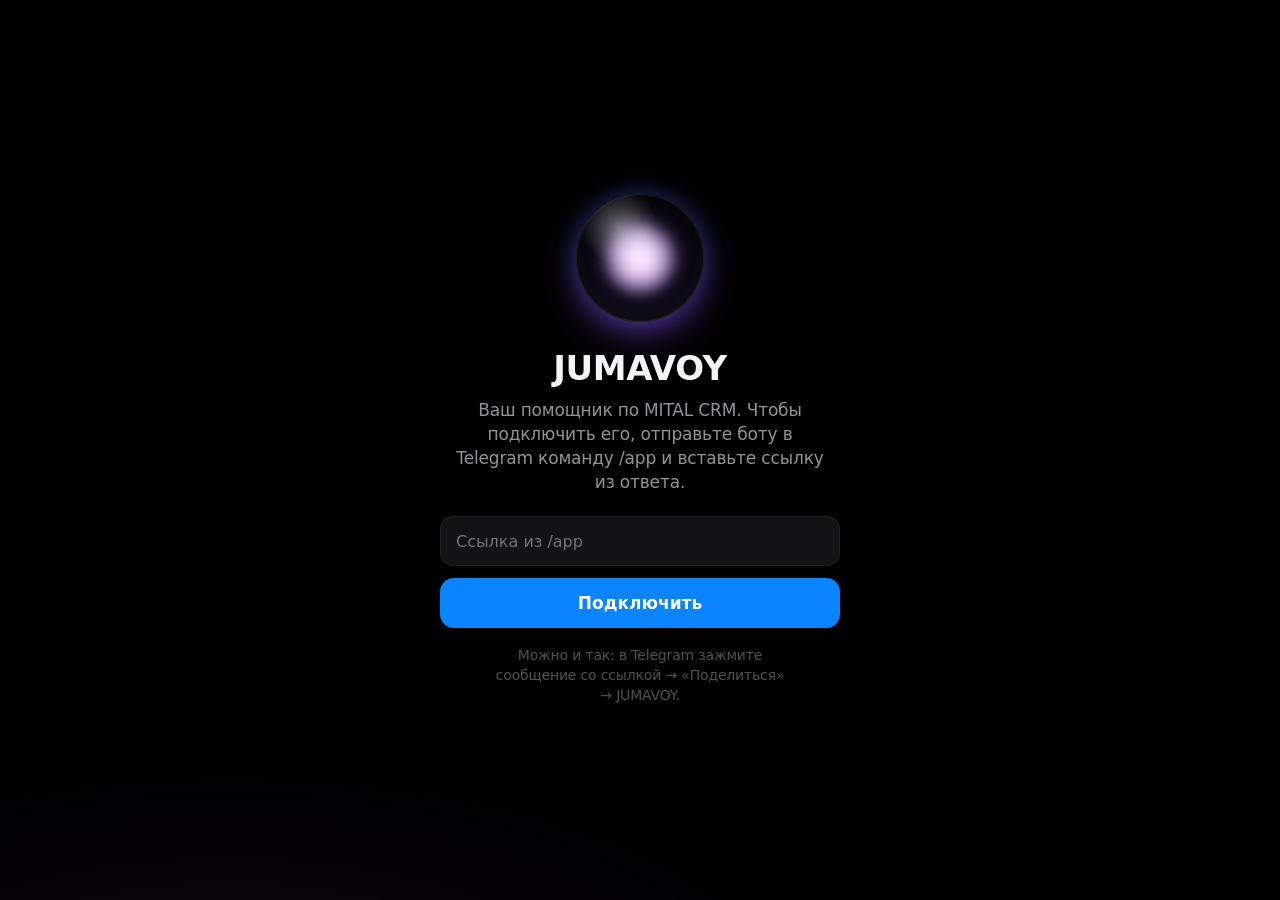
==== jumavoy/index.html @ c1333703 "JUMAVOY audit: no endless «Думаю…», offline queue sent once by the app and the panel, phone commands" ====
<!DOCTYPE html>
<html lang="ru">
<head>
<meta charset="utf-8">
<meta name="viewport" content="width=device-width, initial-scale=1, viewport-fit=cover, interactive-widget=resizes-content">
<meta name="theme-color" content="#000000">
<meta name="color-scheme" content="dark">
<title>JUMAVOY</title>
<link rel="manifest" href="manifest.json">
<link rel="icon" href="icon-192.png">
<link rel="apple-touch-icon" href="icon-192.png">
<style>
  /* JUMAVOY — the look of Apple's Siri: black, glass, the coloured orb and the glow along the screen edges.
     Apple's dark-mode system colours (label / secondaryLabel / fills / separator / systemBlue / systemRed). */
  @property --a { syntax: '<angle>'; inherits: true; initial-value: 0deg; }
  :root {
    --text: #f5f5f7; --text2: rgba(235,235,245,.62); --text3: rgba(235,235,245,.34);
    --fill: rgba(118,118,128,.24); --fill2: rgba(118,118,128,.16); --glass: rgba(28,28,30,.62);
    --sep: rgba(84,84,88,.55); --blue: #0a84ff; --red: #ff453a;
    --c1: #ff6a3d; --c2: #ff2d92; --c3: #a44dff; --c4: #2e8bff; --c5: #3de0ff;
    --siri: conic-gradient(from 0deg, var(--c1), var(--c2), var(--c3), var(--c4), var(--c5), var(--c1));
    --sat: 0px; --sab: 0px; --lvl: 0;   /* --sat/--sab: status / navigation bar heights from the Android app */
    --top: max(env(safe-area-inset-top), var(--sat)); --bot: max(env(safe-area-inset-bottom), var(--sab));
    --screen-r: 34px;
  }
  * { box-sizing: border-box; -webkit-tap-highlight-color: transparent; }
  html, body { margin: 0; height: 100%; background: #000; color: var(--text); }
  body {
    display: flex; flex-direction: column; height: 100dvh; overflow: hidden;
    font: 17px/1.42 "SF Pro Text", -apple-system, "Google Sans Text", "Google Sans", Roboto, system-ui, sans-serif;
    letter-spacing: -.01em; -webkit-font-smoothing: antialiased; -webkit-user-select: none; user-select: none;
  }
  button { font: inherit; color: inherit; cursor: pointer; }
  button:focus-visible, textarea:focus-visible, input:focus-visible { outline: 2px solid var(--blue); outline-offset: 2px; }
  svg { width: 1em; height: 1em; display: block; }
  .hidden { display: none !important; }

  /* the faint colour that sits low behind everything and wakes up when JUMAVOY listens or answers */
  .aura { position: fixed; inset: auto -30% -40% -30%; height: 70%; pointer-events: none; z-index: 0;
    background: radial-gradient(closest-side at 30% 60%, rgba(164,77,255,.22), transparent),
                radial-gradient(closest-side at 70% 70%, rgba(46,139,255,.18), transparent),
                radial-gradient(closest-side at 50% 90%, rgba(255,45,146,.14), transparent);
    opacity: .35; transition: opacity .8s ease; filter: blur(10px); }
  body[data-mode="listen"] .aura, body[data-mode="think"] .aura { opacity: 1; }
  body[data-mode="speak"] .aura { opacity: .7; }

  /* ── the Siri glow along the screen edges ── */
  .edge { position: fixed; inset: 0; pointer-events: none; z-index: 60; opacity: 0; transition: opacity .5s ease; }
  .edge .ring { position: absolute; inset: 0; border-radius: var(--screen-r); overflow: hidden;
    padding: calc(var(--w) + var(--lvl) * var(--wl));
    -webkit-mask: linear-gradient(#000 0 0) content-box, linear-gradient(#000 0 0); -webkit-mask-composite: xor;
    mask: linear-gradient(#000 0 0) content-box exclude, linear-gradient(#000 0 0); transition: padding .12s linear; }
  .edge .spin { position: absolute; left: 50%; top: 50%; width: 220vmax; height: 220vmax; margin: -110vmax 0 0 -110vmax;
    background: var(--siri); animation: rot 5s linear infinite; }
  .edge.sharp { --w: 3px; --wl: 7px; filter: blur(1.5px); }
  .edge.soft { --w: 10px; --wl: 18px; filter: blur(16px); }
  body[data-mode="listen"] .edge { opacity: 1; }
  body[data-mode="think"] .edge { opacity: .85; }
  body[data-mode="think"] .edge .spin { animation-duration: 1.6s; }
  body[data-mode="speak"] .edge { opacity: .55; }
  /* while you speak, your words are what matters: the conversation steps back */
  main, .chips { transition: opacity .35s ease; }
  body[data-mode="listen"] main { opacity: .28; }
  @keyframes rot { to { transform: rotate(1turn); } }

  /* ── the orb ── */
  .orb { --s: 78px; position: relative; flex: none; width: var(--s); height: var(--s); padding: 0; border: 0; border-radius: 50%;
    background: radial-gradient(circle at 50% 55%, #160c2a 0%, #050508 72%); isolation: isolate; overflow: hidden;
    box-shadow: inset 0 0 0 1px rgba(255,255,255,.09), inset 0 -8px 18px rgba(255,255,255,.05), 0 14px 44px -10px rgba(164,77,255,.65), 0 0 32px -6px rgba(46,139,255,.45);
    transform: scale(calc(1 + var(--lvl) * .16)); transition: transform .12s linear, box-shadow .4s; }
  .orb i { position: absolute; width: 64%; height: 64%; left: 18%; top: 18%; border-radius: 50%; mix-blend-mode: screen; filter: blur(7px);
    animation: orbit 9s linear infinite; }
  .orb i:nth-child(1) { background: radial-gradient(circle, var(--c2) 0, transparent 68%); }
  .orb i:nth-child(2) { background: radial-gradient(circle, var(--c4) 0, transparent 68%); animation-duration: 7s; animation-direction: reverse; }
  .orb i:nth-child(3) { background: radial-gradient(circle, var(--c5) 0, transparent 66%); animation-duration: 11s; animation-delay: -4s; }
  .orb i:nth-child(4) { background: radial-gradient(circle, var(--c1) 0, transparent 64%); animation-duration: 8s; animation-delay: -2s; animation-direction: reverse; }
  .orb::after { content: ''; position: absolute; inset: 0; border-radius: 50%; z-index: 2;
    background: radial-gradient(circle at 34% 26%, rgba(255,255,255,.38), transparent 30%), radial-gradient(circle at 50% 50%, transparent 58%, rgba(0,0,0,.45) 100%); }
  @keyframes orbit { from { transform: rotate(0) translateX(17%) scale(1); } 50% { transform: rotate(180deg) translateX(21%) scale(1.12); } to { transform: rotate(360deg) translateX(17%) scale(1); } }
  body[data-mode="listen"] .orb i { animation-duration: 2.6s; }
  body[data-mode="think"] .orb i { animation-duration: 1.1s; }
  body[data-mode="speak"] .orb { animation: breathe 1.3s ease-in-out infinite; }
  body[data-mode="listen"] .orb { box-shadow: inset 0 0 0 1px rgba(255,255,255,.14), 0 0 calc(30px + var(--lvl) * 50px) rgba(255,45,146,.55), 0 0 60px -10px rgba(61,224,255,.6); }
  @keyframes breathe { 50% { transform: scale(1.07); } }
  .orb.big { --s: 128px; pointer-events: none; }

  /* ── header ── */
  header { position: relative; z-index: 5; display: flex; align-items: center; gap: 10px; padding: calc(var(--top) + 10px) 16px 6px; }
  header .title { flex: 1; min-width: 0; }
  header .name { display: block; font: 600 17px/1.2 "SF Pro Display", -apple-system, "Google Sans", Roboto, system-ui, sans-serif; letter-spacing: .02em; }
  header .state { display: block; font-size: 13px; color: var(--text2); transition: color .3s; }
  body[data-mode="listen"] header .state, body[data-mode="think"] header .state { color: transparent; background: linear-gradient(90deg, var(--c2), var(--c3), var(--c4), var(--c5)); -webkit-background-clip: text; background-clip: text; }
  .round { width: 38px; height: 38px; border-radius: 50%; border: 0; background: var(--fill); display: grid; place-items: center; font-size: 19px; color: var(--text); flex: none; }
  .round:active { background: rgba(118,118,128,.4); }
  .round.off { color: var(--text3); }

  /* ── the menu (iOS context-menu look) ── */
  .menu { position: fixed; z-index: 30; right: 14px; top: calc(var(--top) + 58px); width: min(300px, calc(100vw - 28px));
    background: rgba(40,40,44,.78); -webkit-backdrop-filter: blur(30px) saturate(170%); backdrop-filter: blur(30px) saturate(170%);
    border-radius: 14px; overflow: hidden; box-shadow: 0 20px 60px rgba(0,0,0,.6); transform-origin: top right; animation: pop .22s cubic-bezier(.2,.9,.3,1.2); }
  @keyframes pop { from { opacity: 0; transform: scale(.85); } }
  .menu .item { display: flex; align-items: center; gap: 12px; width: 100%; min-height: 48px; padding: 11px 16px; background: none; border: 0; border-top: .5px solid var(--sep); text-align: left; font-size: 16px; }
  .menu .item:first-child { border-top: 0; }
  .menu .item span { flex: 1; }
  .menu .item svg { font-size: 19px; color: var(--text2); }
  .menu .item:active { background: rgba(255,255,255,.08); }
  .menu .danger, .menu .danger svg { color: var(--red); }
  .switch { position: relative; width: 51px; height: 31px; border-radius: 16px; background: rgba(120,120,128,.32); transition: background .2s; flex: none; }
  .switch::after { content: ''; position: absolute; top: 2px; left: 2px; width: 27px; height: 27px; border-radius: 50%; background: #fff; box-shadow: 0 3px 8px rgba(0,0,0,.25); transition: transform .22s cubic-bezier(.3,.9,.4,1.1); }
  .switch.on { background: #30d158; }
  .switch.on::after { transform: translateX(20px); }

  /* ── conversation ── */
  main { position: relative; z-index: 2; flex: 1; overflow-y: auto; padding: 18px 16px 12px; display: flex; flex-direction: column; gap: 14px;
    -webkit-mask: linear-gradient(transparent, #000 22px, #000 calc(100% - 16px), transparent); mask: linear-gradient(transparent, #000 22px, #000 calc(100% - 16px), transparent);
    overscroll-behavior: contain; -webkit-user-select: text; user-select: text; }
  .hello { margin: auto 0 8px; padding: 0 2px; }
  .hello h1 { margin: 0 0 8px; font: 700 34px/1.08 "SF Pro Display", -apple-system, "Google Sans", Roboto, system-ui, sans-serif; letter-spacing: -.025em; }
  .hello p { margin: 0; max-width: 32ch; color: var(--text2); font-size: 17px; }
  .me { align-self: flex-end; max-width: 86%; text-align: right; font: 600 19px/1.3 "SF Pro Display", -apple-system, "Google Sans", Roboto, system-ui, sans-serif; letter-spacing: -.015em; white-space: pre-wrap; word-wrap: break-word; }
  .me .via { display: inline-block; width: .8em; height: .8em; margin-right: 6px; vertical-align: -.05em; border-radius: 50%; background: var(--siri); }
  .bot { align-self: stretch; padding: 14px 16px 12px; border-radius: 22px; background: var(--glass);
    -webkit-backdrop-filter: blur(24px) saturate(160%); backdrop-filter: blur(24px) saturate(160%);
    box-shadow: inset 0 0 0 .5px rgba(255,255,255,.12); white-space: pre-wrap; word-wrap: break-word; }
  .bot b { font-weight: 650; }
  .bot a { color: #64d2ff; text-decoration: none; word-break: break-all; }
  .bot .tools { display: flex; align-items: center; gap: 10px; margin-top: 10px; white-space: normal; }
  .pill { display: inline-flex; align-items: center; gap: 6px; height: 30px; padding: 0 12px; border-radius: 15px; border: 0; background: var(--fill); font-size: 14px; color: var(--text); }
  .pill svg { font-size: 14px; }
  .pill:active { background: rgba(118,118,128,.4); }
  .ms { font-size: 12px; color: var(--text3); font-variant-numeric: tabular-nums; }
  .new { animation: rise .42s cubic-bezier(.2,.8,.2,1); }
  @keyframes rise { from { opacity: 0; transform: translateY(10px) scale(.98); } }
  .note { align-self: center; max-width: 92%; text-align: center; font-size: 14px; color: var(--text2); }
  .err { align-self: stretch; padding: 12px 14px; border-radius: 16px; background: rgba(255,69,58,.14); color: #ff8a80; font-size: 15px; }
  .thinking { align-self: flex-start; padding: 12px 16px; border-radius: 22px; background: var(--glass); box-shadow: inset 0 0 0 .5px rgba(255,255,255,.12);
    font-weight: 600; color: transparent; background-image: linear-gradient(100deg, var(--text3) 20%, #fff 40%, var(--c5) 50%, var(--c2) 60%, var(--text3) 80%);
    background-size: 250% 100%; -webkit-background-clip: text; background-clip: text; animation: shine 1.6s linear infinite; }
  @keyframes shine { from { background-position: 130% 0; } to { background-position: -30% 0; } }

  /* ── bottom: what you are saying, quick questions, the text field, the orb ── */
  footer { position: relative; z-index: 3; padding: 4px 0 calc(var(--bot) + 10px); }
  .live { min-height: 0; max-height: 30vh; overflow: hidden; padding: 0 20px; font: 600 24px/1.25 "SF Pro Display", -apple-system, "Google Sans", Roboto, system-ui, sans-serif; letter-spacing: -.02em; display: flex; flex-direction: column; justify-content: flex-end; }
  .live:empty { display: none; }
  .live { color: transparent; background: linear-gradient(90deg, #fff 0%, #fff 55%, rgba(255,255,255,.5) 100%); -webkit-background-clip: text; background-clip: text; margin-bottom: 10px; }
  .chips { display: flex; gap: 8px; overflow-x: auto; padding: 4px 16px 10px; scrollbar-width: none; }
  .chips::-webkit-scrollbar { display: none; }
  .chips button { flex: none; height: 34px; padding: 0 14px; border-radius: 17px; border: 0; background: var(--fill2); box-shadow: inset 0 0 0 .5px rgba(255,255,255,.1); font-size: 15px; color: var(--text); }
  .chips button:active { background: var(--fill); }
  body[data-mode="listen"] .chips { visibility: hidden; }
  .field { display: flex; align-items: flex-end; gap: 6px; margin: 0 16px; padding: 4px 4px 4px 4px; min-height: 46px; border-radius: 23px;
    background: var(--fill2); box-shadow: inset 0 0 0 .5px rgba(255,255,255,.12); transition: box-shadow .2s; }
  .field:focus-within { box-shadow: inset 0 0 0 1px rgba(255,255,255,.26); }
  textarea { flex: 1; resize: none; max-height: 132px; min-height: 38px; padding: 8px 0; border: 0; outline: none; background: none; color: var(--text); font: inherit; line-height: 1.3; -webkit-user-select: text; user-select: text; }
  textarea::placeholder { color: var(--text3); }
  .send { width: 38px; height: 38px; flex: none; border-radius: 50%; border: 0; display: grid; place-items: center; font-size: 20px; background: var(--blue); color: #fff; transition: transform .18s, opacity .18s; }
  .send.idle { background: none; color: var(--text2); }
  .dock { display: grid; grid-template-columns: 1fr auto 1fr; align-items: center; padding: 16px 24px 4px; }
  .lang { justify-self: start; height: 34px; min-width: 50px; padding: 0 12px; border-radius: 17px; border: 0; background: var(--fill2); box-shadow: inset 0 0 0 .5px rgba(255,255,255,.1); font-size: 14px; font-weight: 600; letter-spacing: .04em; color: var(--text2); }
  .hint { min-height: 20px; margin-top: 8px; padding: 0 24px; text-align: center; font-size: 13px; color: var(--text3); }
  body.typing .dock, body.typing .hint { display: none; }

  /* ── first screen: connecting the app ── */
  .setup { position: relative; z-index: 2; flex: 1; overflow-y: auto; display: flex; flex-direction: column; align-items: center; justify-content: center;
    padding: calc(var(--top) + 24px) 28px calc(var(--bot) + 24px); text-align: center; }
  .setup .orb { margin-bottom: 28px; }
  .setup h1 { margin: 0 0 10px; font: 700 34px/1.1 "SF Pro Display", -apple-system, "Google Sans", Roboto, system-ui, sans-serif; letter-spacing: -.01em; }
  .setup p { margin: 0 0 22px; max-width: 34ch; color: var(--text2); }
  .setup input { width: 100%; max-width: 400px; height: 50px; padding: 0 16px; border-radius: 14px; border: 0; background: var(--fill2); box-shadow: inset 0 0 0 .5px rgba(255,255,255,.12); color: var(--text); font: inherit; font-size: 16px; -webkit-user-select: text; user-select: text; }
  .setup .primary { width: 100%; max-width: 400px; height: 50px; margin-top: 12px; border-radius: 14px; border: 0; background: var(--blue); color: #fff; font-weight: 600; }
  .setup .primary:active { opacity: .8; }
  .setup .small { margin: 18px 0 0; font-size: 14px; color: var(--text3); }
  .setup .err { max-width: 400px; margin-top: 14px; }
  .setup .err:empty { display: none; }

  /* JUMAVOY is no longer the phone's assistant (Google switched it back to Gemini) */
  .warn { position: relative; z-index: 4; display: flex; align-items: center; gap: 12px; margin: 6px 16px 0; padding: 12px 12px 12px 14px; border-radius: 18px;
    background: var(--glass); -webkit-backdrop-filter: blur(24px); backdrop-filter: blur(24px); box-shadow: inset 0 0 0 .5px rgba(255,255,255,.12); font-size: 14px; line-height: 1.3; color: var(--text2); }
  .warn .dot { flex: none; width: 10px; height: 10px; border-radius: 50%; background: var(--siri); }
  .warn span { flex: 1; }
  .warn button { flex: none; height: 32px; padding: 0 14px; border-radius: 16px; border: 0; background: var(--blue); color: #fff; font-size: 14px; font-weight: 600; }
  .warn button.x { width: 32px; padding: 0; background: var(--fill); color: var(--text2); font-weight: 400; }


  /* no internet / questions waiting to be sent */
  .net { position: relative; z-index: 4; align-self: center; display: flex; align-items: center; gap: 8px; margin: 2px auto 0; padding: 6px 14px; border-radius: 16px;
    background: rgba(255,159,10,.14); color: #ffb340; font-size: 13px; max-width: calc(100% - 32px); }
  .net::before { content: ''; flex: none; width: 7px; height: 7px; border-radius: 50%; background: #ff9f0a; }
  .me.pending { opacity: .62; }
  .me .pend { margin-top: 4px; font: 400 12px/1.3 -apple-system, "Google Sans Text", Roboto, system-ui, sans-serif; color: #ffb340; letter-spacing: 0; }
  .bot .re { margin-bottom: 6px; font-size: 13px; color: var(--text3); white-space: nowrap; overflow: hidden; text-overflow: ellipsis; }
  textarea:focus-visible { outline: none; }

  /* sheets: «Память», «Проверка» (iOS sheet look) */
  .sheet { position: fixed; inset: 0; z-index: 70; display: flex; align-items: flex-end; background: rgba(0,0,0,.5); animation: fade .25s ease; }
  @keyframes fade { from { opacity: 0; } }
  .sheet-card { width: 100%; height: calc(100% - var(--top) - 18px); display: flex; flex-direction: column; border-radius: 14px 14px 0 0; background: #1c1c1e;
    animation: up .38s cubic-bezier(.2,.9,.25,1); overflow: hidden; }
  @keyframes up { from { transform: translateY(100%); } }
  .grab { width: 36px; height: 5px; margin: 6px auto 0; border-radius: 3px; background: rgba(235,235,245,.3); flex: none; }
  .sheet-head { display: flex; align-items: center; padding: 10px 16px 6px; flex: none; }
  .sheet-head h2 { flex: 1; margin: 0; font: 700 28px/1.2 "SF Pro Display", -apple-system, "Google Sans", Roboto, system-ui, sans-serif; letter-spacing: -.01em; }
  .sheet-body { flex: 1; overflow-y: auto; padding: 4px 16px calc(var(--bot) + 24px); -webkit-user-select: text; user-select: text; }
  .sheet-body > p { margin: 4px 0 18px; color: var(--text2); font-size: 15px; }
  .group-title { margin: 22px 4px 8px; font-size: 13px; color: var(--text2); }
  .group { border-radius: 12px; background: #2c2c2e; overflow: hidden; }
  .row { display: flex; align-items: center; gap: 12px; min-height: 48px; padding: 11px 14px; border-top: .5px solid var(--sep); font-size: 16px; }
  .row:first-child { border-top: 0; }
  .row .main { flex: 1; min-width: 0; }
  .row .sub { margin-top: 2px; font-size: 13px; color: var(--text2); }
  .row .val { flex: 0 1 auto; max-width: 62%; color: var(--text2); text-align: right; font-size: 15px; }
  .row .ok { color: #30d158; } .row .bad { color: #ff9f0a; } .row .no { color: var(--red); }
  .row .del { flex: none; width: 30px; height: 30px; border-radius: 50%; border: 0; background: rgba(255,69,58,.16); color: var(--red); display: grid; place-items: center; font-size: 18px; }
  .row .del.arm { width: auto; padding: 0 12px; border-radius: 15px; background: var(--red); color: #fff; font-size: 14px; font-weight: 600; }
  .sheet-btn { display: block; width: 100%; height: 48px; margin-top: 12px; border: 0; border-radius: 12px; background: #2c2c2e; color: var(--blue); font-size: 16px; }
  .empty { padding: 28px 8px; text-align: center; color: var(--text2); }


  /* small sheets: editors */
  .sheet.small .sheet-card { height: auto; max-height: calc(100% - var(--top) - 40px); }
  .sheet-head .round + .round { margin-left: 8px; }
  .seg { display: flex; gap: 2px; padding: 2px; margin: 2px 0 14px; border-radius: 9px; background: rgba(118,118,128,.24); }
  .seg button { flex: 1; height: 30px; border: 0; border-radius: 7px; background: none; color: var(--text); font-size: 14px; font-weight: 500; }
  .seg button.on { background: #636366; box-shadow: 0 3px 8px rgba(0,0,0,.25); }
  .search { width: 100%; height: 36px; margin: 0 0 12px; padding: 0 12px; border: 0; border-radius: 10px; background: rgba(118,118,128,.24); color: var(--text); font: inherit; font-size: 16px; }
  .search::placeholder { color: var(--text3); }
  .tabs { display: flex; gap: 8px; overflow-x: auto; margin: 0 -16px 4px; padding: 0 16px 4px; scrollbar-width: none; }
  .tabs::-webkit-scrollbar { display: none; }
  .tabs button, .choice button { flex: none; height: 32px; padding: 0 13px; border-radius: 16px; border: 0; background: rgba(118,118,128,.24); color: var(--text); font-size: 14px; }
  .tabs button.on, .choice button.on { background: var(--text); color: #000; font-weight: 600; }
  .choice { display: flex; flex-wrap: wrap; gap: 8px; margin: 0 0 6px; }
  .flabel { margin: 16px 2px 8px; font-size: 13px; color: var(--text2); }
  .tinput { width: 100%; min-height: 84px; padding: 12px 14px; border: 0; border-radius: 12px; background: #2c2c2e; color: var(--text); font: inherit; resize: none; -webkit-user-select: text; user-select: text; }
  .dinput { height: 40px; padding: 0 12px; border: 0; border-radius: 10px; background: #2c2c2e; color: var(--text); font: inherit; color-scheme: dark; }
  .btn-row { display: flex; gap: 10px; margin-top: 20px; }
  .btn-row button { flex: 1; height: 50px; border: 0; border-radius: 14px; font-size: 16px; font-weight: 600; }
  .btn-main { background: var(--blue); color: #fff; }
  .btn-del { background: rgba(255,69,58,.16); color: var(--red); }
  .btn-del.arm { background: var(--red); color: #fff; }

  /* the kanban board: columns side by side, one screen wide each */
  .board { display: flex; gap: 12px; overflow-x: auto; scroll-snap-type: x mandatory; margin: 0 -16px; padding: 0 16px 8px; scrollbar-width: none; align-items: flex-start; }
  .board::-webkit-scrollbar { display: none; }
  .col { flex: none; width: 84%; max-width: 380px; scroll-snap-align: center; border-radius: 18px; background: #232325; padding: 12px 10px 10px; }
  .col-head { display: flex; align-items: center; gap: 8px; padding: 0 6px 10px; font-weight: 600; font-size: 16px; }
  .col-head i { width: 9px; height: 9px; border-radius: 50%; }
  .col-head span { margin-left: auto; font-weight: 400; color: var(--text2); font-size: 14px; }
  .mon { margin: 8px 6px 6px; font-size: 13px; color: var(--text2); }
  .card { display: block; width: 100%; text-align: left; margin-bottom: 8px; padding: 12px 13px; border: 0; border-radius: 14px; background: #2c2c2e; color: var(--text); font-size: 15px; line-height: 1.35; box-shadow: inset 0 0 0 .5px rgba(255,255,255,.07); }
  .card:active { transform: scale(.98); }
  .card .meta { display: flex; flex-wrap: wrap; gap: 4px 10px; margin-top: 6px; font-size: 12px; color: var(--text2); }
  .card .late { color: var(--red); }
  .card .bar2 { height: 4px; margin-top: 8px; border-radius: 2px; background: rgba(255,255,255,.1); overflow: hidden; }
  .card .bar2 i { display: block; height: 100%; background: linear-gradient(90deg, var(--c3), var(--c4)); }
  .card.local { opacity: .6; }
  .add-card { width: 100%; height: 40px; border: 1px dashed rgba(235,235,245,.22); border-radius: 12px; background: none; color: var(--text2); font-size: 14px; }
  .col .none { padding: 10px 6px 14px; color: var(--text3); font-size: 14px; }

  /* «Итоги» */
  .hero { display: flex; align-items: center; gap: 18px; padding: 16px; border-radius: 18px; background: #2c2c2e; }
  .hero svg { width: 108px; height: 108px; flex: none; }
  .hero .big { font: 700 30px/1.1 "SF Pro Display", -apple-system, "Google Sans", Roboto, system-ui, sans-serif; }
  .hero .lbl { margin-top: 4px; color: var(--text2); font-size: 14px; }
  .hero .streak { margin-top: 10px; font-size: 15px; }
  .tiles { display: grid; grid-template-columns: 1fr 1fr; gap: 10px; margin-top: 10px; }
  .tile { padding: 14px; border-radius: 16px; background: #2c2c2e; }
  .tile .num { font: 700 26px/1.1 "SF Pro Display", -apple-system, "Google Sans", Roboto, system-ui, sans-serif; font-variant-numeric: tabular-nums; }
  .tile .lbl { margin-top: 4px; color: var(--text2); font-size: 13px; }
  .tile.red .num { color: #ff6961; }
  .panel { margin-top: 10px; padding: 14px 14px 12px; border-radius: 16px; background: #2c2c2e; }
  .panel h3 { margin: 0 0 12px; font-size: 15px; font-weight: 600; }
  .bars { display: flex; align-items: flex-end; gap: 6px; height: 110px; }
  .bars .b { flex: 1; display: flex; flex-direction: column; align-items: center; justify-content: flex-end; height: 100%; font-size: 11px; color: var(--text2); }
  .bars .b i { display: block; width: 100%; min-height: 3px; border-radius: 5px 5px 2px 2px; background: linear-gradient(180deg, var(--c2), var(--c3) 60%, var(--c4)); }
  .bars .b.zero i { background: rgba(255,255,255,.12); }
  .bars .b em { font-style: normal; color: var(--text); margin-bottom: 3px; font-variant-numeric: tabular-nums; }
  .axis { display: flex; gap: 6px; margin-top: 6px; font-size: 10px; color: var(--text3); }
  .axis span { flex: 1; text-align: center; }
  .prog { height: 10px; border-radius: 5px; background: rgba(255,255,255,.1); overflow: hidden; }
  .prog i { display: block; height: 100%; border-radius: 5px; background: linear-gradient(90deg, var(--c4), var(--c5)); }
  .hrow { display: grid; grid-template-columns: 1fr 1.3fr auto; gap: 10px; align-items: center; margin-top: 10px; font-size: 14px; }
  .hrow .pct { font-variant-numeric: tabular-nums; color: var(--text2); min-width: 42px; text-align: right; }
  .muted { color: var(--text2); font-size: 13px; }


  .clip { width: 38px; height: 38px; flex: none; border: 0; border-radius: 50%; background: none; color: var(--text2); display: grid; place-items: center; font-size: 21px; }
  .att { display: flex; align-items: center; gap: 10px; margin: 0 16px 8px; padding: 8px 8px 8px 8px; border-radius: 16px; background: var(--fill2); box-shadow: inset 0 0 0 .5px rgba(255,255,255,.12); }
  .att .thumb { width: 44px; height: 44px; flex: none; border-radius: 10px; background: #2c2c2e center/cover no-repeat; display: grid; place-items: center; font-size: 22px; }
  .att .nm { flex: 1; min-width: 0; font-size: 14px; }
  .att .nm div { white-space: nowrap; overflow: hidden; text-overflow: ellipsis; }
  .att .nm small { color: var(--text2); font-size: 12px; }
  .att .x { width: 30px; height: 30px; flex: none; border: 0; border-radius: 50%; background: var(--fill); color: var(--text2); }
  .me .filechip { display: inline-flex; align-items: center; gap: 8px; max-width: 100%; margin-bottom: 6px; padding: 8px 12px; border-radius: 14px; background: var(--fill2); font: 400 14px/1.3 -apple-system, "Google Sans Text", Roboto, system-ui, sans-serif; letter-spacing: 0; }
  .me .filechip span { overflow: hidden; text-overflow: ellipsis; white-space: nowrap; }
  .me img.shot { display: block; max-width: 220px; max-height: 260px; margin: 0 0 6px auto; border-radius: 16px; }


  /* ── the panel over other apps (long press of the power button), like Gemini ── */
  html.panel, body.panel { background: transparent; }
  body.panel .aura, body.panel #assistWarn, body.panel #net, body.panel .chips, body.panel #tasksBtn, body.panel #statsBtn, body.panel #menuBtn, body.panel #voiceBtn { display: none !important; }
  .scrim { flex: 1; min-height: 20vh; }
  .pcard { position: relative; z-index: 3; display: flex; flex-direction: column; max-height: 78vh; min-height: 0; border-radius: 30px 30px 0 0;
    background: rgba(22,22,24,.84); -webkit-backdrop-filter: blur(34px) saturate(170%); backdrop-filter: blur(34px) saturate(170%);
    box-shadow: 0 -12px 50px rgba(0,0,0,.45), inset 0 .5px 0 rgba(255,255,255,.14); animation: up .38s cubic-bezier(.2,.9,.25,1); }
  body.panel header { padding: 14px 16px 2px; }
  body.panel main { flex: 0 1 auto; min-height: 0; padding-top: 8px; }
  body.panel .hello h1 { font-size: 26px; }
  body.panel .hello p { display: none; }
  body.panel .orb { --s: 64px; }
  body.panel .dock { padding-top: 12px; }
  body.panel .live { font-size: 22px; }
  .scr { display: flex; align-items: center; gap: 8px; align-self: flex-start; margin: 0 16px 8px; height: 34px; padding: 0 14px; border: 0; border-radius: 17px;
    background: var(--fill2); box-shadow: inset 0 0 0 .5px rgba(255,255,255,.14); color: var(--text); font-size: 14px; }
  .scr.on { background: linear-gradient(90deg, rgba(255,45,146,.35), rgba(46,139,255,.35)); box-shadow: inset 0 0 0 1px rgba(255,255,255,.3); }
  .me .scrtag { display: block; margin-bottom: 4px; font: 400 12px/1.3 -apple-system, "Google Sans Text", Roboto, system-ui, sans-serif; color: var(--text2); letter-spacing: 0; }

  @media (prefers-reduced-motion: reduce) {
    .edge .spin, .orb i, .thinking, body[data-mode="speak"] .orb { animation: none !important; }
    .new, .menu, .sheet, .sheet-card { animation: none; }
  }
</style>
</head>
<body data-mode="idle">
<div class="aura" aria-hidden="true"></div>
<div class="edge soft" aria-hidden="true"><div class="ring"><div class="spin"></div></div></div>
<div class="edge sharp" aria-hidden="true"><div class="ring"><div class="spin"></div></div></div>

<section id="setup" class="setup hidden">
  <div class="orb big" aria-hidden="true"><i></i><i></i><i></i><i></i></div>
  <h1>JUMAVOY</h1>
  <p>Ваш помощник по MITAL CRM. Чтобы подключить его, отправьте боту в Telegram команду /app и вставьте ссылку из ответа.</p>
  <input id="link" placeholder="Ссылка из /app" autocomplete="off" autocapitalize="off" spellcheck="false" inputmode="url">
  <button class="primary" id="linkBtn">Подключить</button>
  <p class="small">Можно и так: в Telegram зажмите сообщение со ссылкой → «Поделиться» → JUMAVOY.</p>
  <p id="setupErr" class="err" role="alert"></p>
</section>

<header id="head" class="hidden">
  <div class="title"><span class="name">JUMAVOY</span><span class="state" id="state" aria-live="polite">Готов</span></div>
  <button class="round" id="tasksBtn" aria-label="Задачи"><svg viewBox="0 0 24 24" fill="none" stroke="currentColor" stroke-width="1.9" stroke-linecap="round" stroke-linejoin="round"><rect x="3.5" y="4" width="5" height="16" rx="1.6"/><rect x="10" y="4" width="5" height="10" rx="1.6"/><rect x="16.5" y="4" width="4" height="6.5" rx="1.4"/></svg></button>
  <button class="round" id="statsBtn" aria-label="Итоги"><svg viewBox="0 0 24 24" fill="none" stroke="currentColor" stroke-width="2" stroke-linecap="round" stroke-linejoin="round"><path d="M4 20V11"/><path d="M10 20V5"/><path d="M16 20v-6"/><path d="M21 20H3"/></svg></button>
  <button class="round" id="voiceBtn" aria-label="Отвечать голосом"></button>
  <button class="round" id="menuBtn" aria-label="Меню" aria-haspopup="menu"><svg viewBox="0 0 24 24" fill="currentColor"><circle cx="5.5" cy="12" r="2"/><circle cx="12" cy="12" r="2"/><circle cx="18.5" cy="12" r="2"/></svg></button>
</header>
<div class="menu hidden" id="menu" role="menu">
  <button class="item" id="autoListen" role="menuitemcheckbox"><span>Слушать сразу при открытии</span><i class="switch" id="autoSw"></i></button>
  <button class="item" id="memBtn" role="menuitem"><span>Память</span><svg viewBox="0 0 24 24" fill="none" stroke="currentColor" stroke-width="1.8" stroke-linecap="round" stroke-linejoin="round"><path d="M9.5 4a3.5 3.5 0 0 0-3.4 4.3A3.5 3.5 0 0 0 5 14.6 3.5 3.5 0 0 0 9.5 20h.5V4z"/><path d="M14.5 4a3.5 3.5 0 0 1 3.4 4.3 3.5 3.5 0 0 1 1.1 6.3A3.5 3.5 0 0 1 14.5 20H14V4z"/></svg></button>
  <button class="item" id="diagBtn" role="menuitem"><span>Проверка приложения</span><svg viewBox="0 0 24 24" fill="none" stroke="currentColor" stroke-width="1.8" stroke-linecap="round" stroke-linejoin="round"><path d="M9 12l2 2 4-4"/><path d="M12 3l7 3v6c0 4.5-3 7.5-7 9-4-1.5-7-4.5-7-9V6z"/></svg></button>
  <button class="item" id="newChat" role="menuitem"><span>Новый разговор</span><svg viewBox="0 0 24 24" fill="none" stroke="currentColor" stroke-width="1.8" stroke-linecap="round" stroke-linejoin="round"><path d="M12 20h9"/><path d="M16.5 3.5a2.1 2.1 0 0 1 3 3L7 19l-4 1 1-4z"/></svg></button>
  <button class="item" id="clearLocal" role="menuitem"><span>Очистить экран</span><svg viewBox="0 0 24 24" fill="none" stroke="currentColor" stroke-width="1.8" stroke-linecap="round" stroke-linejoin="round"><path d="M3 6h18"/><path d="M8 6V4h8v2"/><path d="M6 6l1 14h10l1-14"/></svg></button>
  <button class="item danger" id="logout" role="menuitem"><span>Отключить приложение</span><svg viewBox="0 0 24 24" fill="none" stroke="currentColor" stroke-width="1.8" stroke-linecap="round" stroke-linejoin="round"><path d="M15 3h4a2 2 0 0 1 2 2v14a2 2 0 0 1-2 2h-4"/><path d="M10 17l-5-5 5-5"/><path d="M5 12h11"/></svg></button>
</div>

<div class="net hidden" id="net" role="status"></div>
<div class="warn hidden" id="assistWarn" role="status">
  <i class="dot"></i><span>По кнопке питания сейчас открывается Gemini, а не JUMAVOY.</span>
  <button id="assistFix">Вернуть</button><button class="x" id="assistLater" aria-label="Скрыть">✕</button>
</div>
<main id="log" class="hidden" aria-live="polite"></main>

<footer id="foot" class="hidden">
  <div class="live" id="live"></div>
  <div class="chips" id="chips">
    <button data-q="Кого сегодня дожимать?">Кого дожимать</button>
    <button data-q="/dolg">Должники</button>
    <button data-q="/plan">План</button>
    <button data-q="Что мне сегодня сделать в первую очередь, чтобы продать больше?">Идея на сегодня</button>
    <button data-q="/tasks">Задачи</button>
    <button data-q="/reminders">Напоминания</button>
  </div>
  <button class="scr hidden" id="scrBtn" aria-pressed="false"></button>
  <div class="att hidden" id="att"></div>
  <div class="field">
    <button class="clip" id="clipBtn" aria-label="Прикрепить файл"><svg viewBox="0 0 24 24" fill="none" stroke="currentColor" stroke-width="1.9" stroke-linecap="round" stroke-linejoin="round"><path d="M21 11.5l-8.6 8.6a5.5 5.5 0 0 1-7.8-7.8l8.6-8.6a3.7 3.7 0 0 1 5.2 5.2l-8.6 8.6a1.8 1.8 0 0 1-2.6-2.6l7.9-7.9"/></svg></button>
    <input type="file" id="fileIn" hidden>
    <textarea id="input" rows="1" placeholder="Спросите JUMAVOY" enterkeyhint="send" aria-label="Вопрос текстом"></textarea>
    <button class="send idle" id="sendBtn" aria-label="Говорить"></button>
  </div>
  <div class="dock">
    <button class="lang" id="langBtn" aria-label="Язык, на котором вы говорите">RU</button>
    <button class="orb" id="mic" aria-label="Говорить"><i></i><i></i><i></i><i></i></button>
    <span></span>
  </div>
  <div class="hint" id="hint"></div>
</footer>

<div class="sheet hidden" id="memSheet" role="dialog" aria-label="Память">
  <div class="sheet-card"><div class="grab"></div>
    <div class="sheet-head"><h2>Память</h2><button class="round" id="memAdd" aria-label="Добавить в память">＋</button><button class="round" data-close aria-label="Закрыть">✕</button></div>
    <div class="sheet-body" id="memBody"></div>
  </div>
</div>
<div class="sheet hidden" id="taskSheet" role="dialog" aria-label="Задачи">
  <div class="sheet-card"><div class="grab"></div>
    <div class="sheet-head"><h2>Задачи</h2><button class="round" id="taskAdd" aria-label="Новая задача">＋</button><button class="round" data-close aria-label="Закрыть">✕</button></div>
    <div class="sheet-body" id="taskBody"></div>
  </div>
</div>
<div class="sheet hidden" id="statsSheet" role="dialog" aria-label="Итоги">
  <div class="sheet-card"><div class="grab"></div>
    <div class="sheet-head"><h2>Итоги</h2><button class="round" data-close aria-label="Закрыть">✕</button></div>
    <div class="sheet-body" id="statsBody"></div>
  </div>
</div>
<div class="sheet hidden" id="diagSheet" role="dialog" aria-label="Проверка приложения">
  <div class="sheet-card"><div class="grab"></div>
    <div class="sheet-head"><h2>Проверка</h2><button class="round" data-close aria-label="Закрыть">✕</button></div>
    <div class="sheet-body" id="diagBody"></div>
  </div>
</div>

<div class="sheet small hidden" id="editSheet" role="dialog">
  <div class="sheet-card"><div class="grab"></div>
    <div class="sheet-head"><h2 id="editTitle"></h2><button class="round" data-close aria-label="Закрыть">✕</button></div>
    <div class="sheet-body" id="editBody"></div>
  </div>
</div>

<script>
const WEB_VERSION = '2026.11.23-7';
const API = 'https://oxchgcfyzszemqlvdjjr.supabase.co/functions/v1/ai-bot/app';
const $ = id => document.getElementById(id);
const store = {
  get: (k, d) => { try { const v = localStorage.getItem('jv_' + k); return v === null ? d : JSON.parse(v); } catch { return d; } },
  set: (k, v) => { try { localStorage.setItem('jv_' + k, JSON.stringify(v)); return true; } catch { return false; } },
  del: k => { try { localStorage.removeItem('jv_' + k); } catch {} },
};
// The app and the panel over other apps are two windows with ONE storage: the queue of questions, the queue of board
// changes and the chat log are read from storage before every change (never from a stale copy in this window), and only
// one window at a time sends a queue (a lock with a deadline) — otherwise a queued question or task went out twice.
const ME = Math.random().toString(36).slice(2);
const sleepMs = ms => new Promise(r => setTimeout(r, ms));
async function withLock(name, fn) {
  const k = 'lock_' + name, held = () => { const l = store.get(k, null); return l && l.who !== ME && l.until > Date.now(); };
  if (held()) return false;
  store.set(k, { who: ME, until: Date.now() + 180e3 });
  await sleepMs(40 + Math.random() * 40);                       // both windows wrote at once → only the last one goes on
  const l = store.get(k, null); if (!l || l.who !== ME) return false;
  const keep = setInterval(() => store.set(k, { who: ME, until: Date.now() + 180e3 }), 60e3);
  try { await fn(); return true; } finally { clearInterval(keep); const x = store.get(k, null); if (x && x.who === ME) store.del(k); }
}
let attached = null; // a file waiting to be sent: { file, url }
const params = new URLSearchParams(location.search);
const ASSIST = params.has('assist');            // opened by the Android assistant gesture / app → listen at once
const N = window.JumavoyNative || null;         // the Android app (Voice.java); null in a browser
const D = window.JumavoyDevice || null;         // alarm, timer, calendar, call, SMS, route, apps (Device.java)
const ICON = {
  speaker: '<svg viewBox="0 0 24 24" fill="none" stroke="currentColor" stroke-width="1.9" stroke-linecap="round" stroke-linejoin="round"><path d="M4 9.5h3.5L12 5.5v13l-4.5-4H4z" fill="currentColor"/><path d="M15.5 9a4 4 0 0 1 0 6"/><path d="M18.5 6.5a7.5 7.5 0 0 1 0 11"/></svg>',
  muted: '<svg viewBox="0 0 24 24" fill="none" stroke="currentColor" stroke-width="1.9" stroke-linecap="round" stroke-linejoin="round"><path d="M4 9.5h3.5L12 5.5v13l-4.5-4H4z" fill="currentColor"/><path d="M16 9.5l5 5M21 9.5l-5 5"/></svg>',
  play: '<svg viewBox="0 0 24 24" fill="currentColor"><path d="M8 5.5v13a1 1 0 0 0 1.5.86l10.5-6.5a1 1 0 0 0 0-1.72L9.5 4.64A1 1 0 0 0 8 5.5z"/></svg>',
  stop: '<svg viewBox="0 0 24 24" fill="currentColor"><rect x="6" y="6" width="12" height="12" rx="2.5"/></svg>',
  up: '<svg viewBox="0 0 24 24" fill="none" stroke="currentColor" stroke-width="2.4" stroke-linecap="round" stroke-linejoin="round"><path d="M12 19V5"/><path d="M6 11l6-6 6 6"/></svg>',
  mic: '<svg viewBox="0 0 24 24" fill="none" stroke="currentColor" stroke-width="1.9" stroke-linecap="round" stroke-linejoin="round"><rect x="9" y="3" width="6" height="11" rx="3"/><path d="M5.5 11a6.5 6.5 0 0 0 13 0"/><path d="M12 17.5V21"/></svg>',
  minus: '<svg viewBox="0 0 24 24" fill="none" stroke="currentColor" stroke-width="2.6" stroke-linecap="round"><path d="M6 12h12"/></svg>',
};
const buzz = ms => { try { navigator.vibrate && navigator.vibrate(ms); } catch {} };
const online = () => { try { if (N && N.isOnline) return !!N.isOnline(); } catch {} return navigator.onLine !== false; };
// 1 день, 2 дня, 5 дней, 11 дней, 21 день, 22 дня
const plural = (k, one, few, many) => { const a = Math.abs(k) % 100, b = a % 10; return a > 10 && a < 20 ? many : b === 1 ? one : b >= 2 && b <= 4 ? few : many; };
const sec = ms => (ms / 1000).toFixed(1).replace('.', ',') + ' с';

// ── the personal link: #c=<chat>&k=<key> (from /app in Telegram) ──
function takeLink(s) {
  const m = String(s || '').match(/[#&?]c=(\d+)&k=([0-9a-f]{32})/);
  if (!m) return false;
  store.set('chat', m[1]); store.set('key', m[2]); return true;
}
if (takeLink(location.hash)) history.replaceState(null, '', location.pathname + location.search);
const creds = () => ({ chat: store.get('chat', ''), key: store.get('key', '') });

function showApp(on) {
  $('setup').classList.toggle('hidden', on);
  if (!on) { $('assistWarn').classList.add('hidden'); $('net').classList.add('hidden'); }
  for (const id of ['head', 'log', 'foot']) $(id).classList.toggle('hidden', !on);
}
$('linkBtn').onclick = () => {
  if (takeLink($('link').value)) { $('setupErr').textContent = ''; showApp(true); start(); }
  else $('setupErr').textContent = 'Это не та ссылка. Скопируйте всю ссылку из ответа бота на /app.';
};
$('link').addEventListener('keydown', e => { if (e.key === 'Enter') $('linkBtn').click(); });
// a link shared to the app while it is already open changes only the #hash — the page is not reloaded
addEventListener('hashchange', () => {
  if (!takeLink(location.hash)) return;
  history.replaceState(null, '', location.pathname + location.search);
  showApp(true); start();
});

// ── chat log (kept on the phone) ──
let history_ = store.get('log', []);
// a change of the saved chat log: on top of what is stored now (the other window may have added to it)
function editLog(fn) { history_ = store.get('log', history_); fn(history_); history_ = history_.slice(-60); store.set('log', history_); }
const log = $('log');
const esc = s => String(s).replace(/[&<>"]/g, c => ({ '&': '&amp;', '<': '&lt;', '>': '&gt;', '"': '&quot;' }[c]));
// the answer as the bot writes it: **bold**, <b>…</b>, links — everything else stays plain text
const rich = t => esc(t)
  .replace(/&lt;(\/?)(b|i)&gt;/g, '<$1$2>')
  .replace(/\*\*([^*\n]+)\*\*/g, '<b>$1</b>')
  .replace(/https?:\/\/[^\s<]+[^\s<.,!?)»]/g, u => `<a href="${u}" target="_blank" rel="noopener">${u}</a>`);
function greet() {
  const h = new Date().getHours();
  const hi = h >= 5 && h < 12 ? 'Доброе утро' : h >= 12 && h < 17 ? 'Добрый день' : h >= 17 && h < 23 ? 'Добрый вечер' : 'Доброй ночи';
  const d = document.createElement('div'); d.className = 'hello';
  d.innerHTML = `<h1>${hi}.<br>Чем помочь?</h1><p>Спросите о клиентах, долгах, агентах, ценах или задачах — голосом или текстом.</p>`;
  log.append(d);
}
function scrollDown() { log.scrollTop = log.scrollHeight; }
function pendMark(el, on) {
  el.classList.toggle('pending', on);
  let p = el.querySelector('.pend');
  if (on && !p) { p = document.createElement('div'); p.className = 'pend'; p.textContent = 'Отправлю, когда появится интернет'; el.append(p); }
  if (!on && p) p.remove();
}
function bubble(m, save = true) {
  log.querySelector('.hello')?.remove();
  const d = document.createElement('div');
  let text = String(m.text || ''), voiced = !!m.voice;
  if (text.startsWith('🎤 ')) { text = text.slice(3); voiced = true; } // older saved messages
  if (m.who === 'me') {
    d.className = 'me';
    if (m.img) { const im = document.createElement('img'); im.className = 'shot'; im.src = m.img; im.alt = ''; d.append(im); }
    else if (m.file) { const fc = document.createElement('div'); fc.className = 'filechip'; fc.append(fileIcon(m.file.name)); const sp = document.createElement('span'); sp.textContent = m.file.name; fc.append(sp); d.append(fc, document.createElement('br')); }
    if (m.screen) { const t = document.createElement('span'); t.className = 'scrtag'; t.textContent = '📱 про экран: ' + m.screen; d.append(t); }
    if (voiced) { const v = document.createElement('span'); v.className = 'via'; v.title = 'Сказано голосом'; d.append(v); }
    if (text || !m.file) d.append(text || '…');
    if (m.pending) { d.dataset.q = m.pending; pendMark(d, true); }
  } else {
    d.className = 'bot';
    if (m.re) { const r = document.createElement('div'); r.className = 're'; r.textContent = '↪ ' + m.re; d.append(r); }
    const body = document.createElement('div'); body.innerHTML = rich(text); d.append(body);
    const t = document.createElement('div'); t.className = 'tools';
    const b = document.createElement('button'); b.className = 'pill';
    const idle = () => { b.innerHTML = ICON.play + '<span>Прослушать</span>'; };
    idle(); b.onclick = () => speak(text, b, idle);
    // «Копировать» — a ready reply goes straight into WhatsApp / Telegram
    const cp = document.createElement('button'); cp.className = 'pill'; cp.textContent = 'Копировать';
    cp.onclick = async () => {
      const plain = text.replace(/\*\*/g, '').replace(/<\/?[bi]>/g, '').replace(/^(javob|ответ)\s*:\s*/i, '');
      try { await navigator.clipboard.writeText(plain); } catch { const ta = document.createElement('textarea'); ta.value = plain; document.body.append(ta); ta.select(); document.execCommand('copy'); ta.remove(); }
      cp.textContent = 'Скопировано'; buzz(8); setTimeout(() => { cp.textContent = 'Копировать'; }, 1800);
    };
    t.append(b, cp);
    if (m.ms) { const x = document.createElement('span'); x.className = 'ms'; x.textContent = sec(m.ms); t.append(x); }
    d.append(t);
  }
  if (save) d.classList.add('new');
  log.append(d); scrollDown();
  if (save) editLog(h => h.push({ who: m.who, text, voice: voiced || undefined, ms: m.ms, pending: m.pending, re: m.re, file: m.file, screen: m.screen }));
  return d;
}
function note(text, cls = 'note') {
  log.querySelector('.hello')?.remove();
  const d = document.createElement('div'); d.className = cls + ' new'; d.textContent = text; log.append(d); scrollDown(); return d;
}

// ── state: the words under the name, and the mode the orb and the screen glow follow ──
const MODE = { 'готов': 'idle', 'слушаю': 'listen', 'распознаю': 'think', 'думаю': 'think', 'озвучиваю': 'think', 'говорю': 'speak' };
const setLvl = v => document.documentElement.style.setProperty('--lvl', Math.max(0, Math.min(1, +v || 0)).toFixed(2));
function setState(s, mode) {
  $('state').textContent = s[0].toUpperCase() + s.slice(1);
  document.body.dataset.mode = mode || MODE[s] || 'idle';
  if (document.body.dataset.mode !== 'listen') setLvl(0);
}

// ── talking to JUMAVOY ──
// a request that never reached the server (no connection) is marked .net and goes to the queue;
// one the server may already be working on is never sent twice (a reminder or a debt would be saved twice)
// keep = the time limit stays on while the answer streams in (r.release() ends it): a mobile connection that silently
// dies in the middle of an answer used to leave the app «Думаю…» forever, with every next question ignored
const tooLong = ms => new Error('JUMAVOY не ответил за ' + Math.round(ms / 1000) + ' с. Спросите ещё раз.');
async function api(body, timeout = 90000, keep = false) {
  const c = creds(), ac = new AbortController(), t = setTimeout(() => ac.abort(), timeout);
  let r;
  try { r = await fetch(API, { method: 'POST', headers: { 'content-type': 'application/json', 'x-app-chat': c.chat, 'x-app-key': c.key }, body: JSON.stringify(body), signal: ac.signal }); }
  catch (e) {
    clearTimeout(t);
    if (e.name === 'AbortError') throw tooLong(timeout);
    throw Object.assign(new Error('Нет связи с JUMAVOY.'), { net: true });
  }
  if (keep) { r.release = () => clearTimeout(t); r.timedOut = () => ac.signal.aborted; r.signal = ac.signal; } else clearTimeout(t);
  if (r.status === 401) { r.release?.(); const j = await r.json().catch(() => ({})); throw Object.assign(new Error(j.error || 'Нет доступа'), { auth: true }); }
  return r;
}
// the answer with its stages: {stage} lines while the server works («Смотрю прайс»), then the answer itself
const ANSWER_MS = 160000; // the server itself stops a request after ~150 s
async function send(body, onStage) {
  const r = await api({ ...body, stream: true }, ANSWER_MS, true);
  try {
    if (!/ndjson/.test(r.headers.get('content-type') || '')) { // an older server: one JSON answer
      const j = await r.json().catch(() => ({}));
      if (r.timedOut()) throw tooLong(ANSWER_MS);
      if (!r.ok) throw new Error(j.error || ('Ошибка ' + r.status));
      return j;
    }
    const rd = r.body.getReader(), dec = new TextDecoder();
    r.signal.addEventListener('abort', () => rd.cancel().catch(() => {})); // the time is up → the waiting read ends
    let buf = '';
    for (;;) {
      const { value, done } = await rd.read().catch(() => ({ done: true }));
      if (value) buf += dec.decode(value, { stream: true });
      let k;
      while ((k = buf.indexOf('\n')) >= 0) {
        const line = buf.slice(0, k).trim(); buf = buf.slice(k + 1);
        if (!line) continue;
        let j; try { j = JSON.parse(line); } catch { continue; }
        if (j.stage) { onStage && onStage(j.stage); continue; }
        if (j.done) { if (j.status && j.status !== 200) throw new Error(j.error || ('Ошибка ' + j.status)); return j; }
      }
      if (done) throw r.timedOut() ? tooLong(ANSWER_MS) : new Error('Связь оборвалась, ответ не пришёл. Спросите ещё раз.');
    }
  } finally { r.release(); }
}
// the server loads the CRM data, history and memory while the person is still speaking
let lastWarm = 0;
function warm() {
  if (!creds().key || !online() || Date.now() - lastWarm < 45000) return;
  lastWarm = Date.now(); api({ warm: true }, 15000).catch(() => {});
}

let busy = false, lastTiming = store.get('timing', null);
async function ask(body, shown, voiced) {
  if (busy) return;
  // an alarm or a timer is set by the phone at once — no internet needed, no waiting for the AI
  if (body.text && !body.audio) { const la = localAction(body.text, online()); if (la) return doLocal(la, shown || body.text, voiced); }
  const meText = shown || (body.audio ? 'Голосовое сообщение' : '');
  const onScreen = withScreen(body, body.text);
  if (!online()) { delete body.screen; return queueQ(body, meText, voiced || !!body.audio, null); }
  busy = true; setState('думаю');
  const me = shown ? bubble({ who: 'me', text: shown, voice: voiced, screen: onScreen ? (scr.app || 'экран') : undefined }) : null;
  const th = note('Думаю…', 'thinking'), t0 = performance.now();
  try {
    const j = await send(body, st => { th.textContent = st + '…'; setState(st.toLowerCase(), 'think'); });
    th.remove();
    if (j.heard !== undefined && body.audio) bubble({ who: 'me', text: j.heard || '…', voice: true });
    const ms = Math.round(performance.now() - t0);
    lastTiming = { at: Date.now(), client: ms, server: j.ms, ...(j.timing || {}) }; store.set('timing', lastTiming);
    bubble({ who: 'bot', text: j.text || '…', ms });
    buzz(8);
    afterAnswer(j);
    busy = false; setState('готов');
    if (voiceOn && (body.audio || body.voice || ASSIST) && j.text) speak(j.text);
  } catch (e) {
    th.remove();
    if (e.net) { busy = false; setState('готов'); return queueQ(body, meText, voiced || !!body.audio, me); }
    note(e.message, 'err');
    if (e.auth) { store.del('key'); setTimeout(() => showApp(false), 1500); }
  } finally { if (busy) { busy = false; setState('готов'); } }
}
function afterAnswer(j) {
  if (j.telegram) note('Черновик пришёл в Telegram — отправьте его там кнопкой «✅ Отправить».');
  for (const x of j.actions || []) { // alarm, timer, calendar, call, SMS, route, app — done by the Android app
    if (!D) { note('Это умеет только Android-приложение JUMAVOY.'); break; }
    const res = D.run(JSON.stringify(x));
    if (res !== 'ok') note(res, 'err');
  }
}

// ── without the internet: questions wait in a queue and go out by themselves when the connection is back ──
let outbox = store.get('outbox', []), flushing = false;
function queueQ(body, meText, voiced, el) {
  const id = Date.now().toString(36) + Math.random().toString(36).slice(2, 6);
  const next = [...store.get('outbox', outbox), { id, body, shown: meText, voice: voiced, at: Date.now() }];
  if (!store.set('outbox', next)) { note('Нет места, чтобы сохранить ' + (body.audio ? 'голосовое' : 'вопрос') + ' до появления интернета. Скажите короче или напишите текстом.', 'err'); return; }
  outbox = next;
  if (el) { el.dataset.q = id; pendMark(el, true); editLog(l => { const h = [...l].reverse().find(x => x.who === 'me' && !x.pending); if (h) h.pending = id; }); }
  else bubble({ who: 'me', text: meText, voice: voiced, pending: id });
  paintNet();
}
async function flush() {
  if (store.get('taskq', []).length && online()) flushTasks().catch(() => {});
  outbox = store.get('outbox', outbox);
  if (flushing || busy || !outbox.length || !online() || !creds().key) return;
  flushing = true; busy = true;
  let spoke = null;
  try {
    await withLock('outbox', async () => { // the other window (app / panel) is sending the queue → it answers them
      while ((outbox = store.get('outbox', [])).length && online()) {
        const it = outbox[0];
        setState('отправляю', 'think');
        let j;
        try { j = await send(it.body, st => setState(st.toLowerCase(), 'think')); }
        catch (e) {
          if (e.net) break;
          if (e.auth) { note(e.message, 'err'); break; }
          j = { text: '⚠️ ' + e.message };
        }
        outbox = store.get('outbox', []).filter(x => x.id !== it.id); store.set('outbox', outbox);
        editLog(l => { for (const h of l) if (h.pending === it.id) delete h.pending; });
        const el = log.querySelector(`[data-q="${it.id}"]`); if (el) pendMark(el, false);
        bubble({ who: 'bot', text: j.text || '…', re: j.heard || it.shown });
        afterAnswer(j);
        if (it.voice && j.text) spoke = j.text;
        paintNet();
      }
    });
  } finally {
    flushing = false; busy = false; setState('готов'); paintNet();
    if (spoke && voiceOn && !document.hidden) speak(spoke); // the last spoken question gets its answer aloud
  }
}
// the other window queued or sent a question: the line «Нет интернета…» and the marks follow at once
addEventListener('storage', e => {
  if (e.key === 'jv_outbox') {
    outbox = store.get('outbox', []); paintNet();
    for (const d of log.querySelectorAll('[data-q]')) if (!outbox.some(x => x.id === d.dataset.q)) pendMark(d, false);
  }
  if (e.key === 'jv_taskq') taskQ = store.get('taskq', []);
});
function paintNet() {
  outbox = store.get('outbox', outbox);
  const off = !online(), n = outbox.length, el = $('net');
  const w = k => plural(k, 'вопрос', 'вопроса', 'вопросов');
  el.textContent = off ? (n ? `Нет интернета. ${n} ${w(n)} отправлю, когда связь вернётся` : 'Нет интернета. Спрашивайте — отправлю, когда связь вернётся')
    : n ? `Отправляю отложенные: ${n} ${w(n)}` : '';
  el.classList.toggle('hidden', !creds().key || (!off && !n));
}
addEventListener('online', () => { paintNet(); setTimeout(flush, 800); });
addEventListener('offline', paintNet);
setInterval(() => { paintNet(); if (outbox.length) flush(); }, 15000);

// ── the phone does it itself: alarm and timer at once, and without the internet also «открой …» ──
const UNITS = s => /^(сек|с$|soniya|sekund)/.test(s) ? 1 : /^(час|ч$|soat)/.test(s) ? 3600 : 60;
function localAction(text, isOnline) {
  if (!D) return null;
  const s = String(text).toLowerCase().replace(/ё/g, 'е').replace(/[ʻ’‘`]/g, "'").trim();
  if (s.length > 80 || /\?|сколько|какой|когда|qachon|qancha/.test(s)) return null;
  // «будильник на 5 и напомни позвонить Фозилу» — two requests: with the internet the AI does both (it was only the alarm)
  if (isOnline && /\s(и|а также|потом|затем|va|keyin esa)\s|напомн|eslat|запиши|запомни/.test(s)) return null;
  // «таймер на полчаса / на час»
  const half = s.match(/^(?:поставь\s+)?(?:таймер|taymer|timer)\s+(?:на\s+)?(полчаса|час|полтора часа|yarim soat|bir soat)$/);
  if (half) { const sec = { 'полчаса': 1800, 'yarim soat': 1800, 'час': 3600, 'bir soat': 3600, 'полтора часа': 5400 }[half[1]]; return { act: { action: 'timer', seconds: sec, label: 'JUMAVOY' }, say: `⏱ Таймер на ${half[1]}` }; }
  let m = s.match(/(?:таймер|taymer|timer)\D{0,14}(\d+(?:[.,]\d+)?)\s*(секунд\S*|сек|с|минут\S*|мин|м|час\S*|ч|soniya|sekund|daqiqa|minut|soat)(?![a-zа-я'])/);
  if (m) {
    const n = Math.round(parseFloat(m[1].replace(',', '.')) * UNITS(m[2]));
    if (n > 0 && n <= 24 * 3600) return { act: { action: 'timer', seconds: n, label: 'JUMAVOY' }, say: `⏱ Таймер на ${m[1]} ${m[2]}` };
  }
  // «разбуди через 20 минут» = a timer
  m = s.match(/(?:будильник|разбуди|budilnik|uyg'ot)\D{0,20}(?:через|keyin)?\s*(\d+)\s*(минут\S*|мин|час\S*|daqiqa|soat)\s*(?:keyin)?/);
  if (m && /через|keyin/.test(s)) {
    const n = +m[1] * UNITS(m[2]);
    if (n > 0 && n <= 24 * 3600) return { act: { action: 'timer', seconds: n, label: 'JUMAVOY' }, say: `⏱ Таймер на ${m[1]} ${m[2]}` };
  }
  if (/будн|кажд|har kuni|ish kun|по\s+(пн|вт|ср|чт|пт|сб|вс)/.test(s) && isOnline) return null; // repeating alarms → the AI
  m = s.match(/(?:будильник|разбуди|budilnik|uyg'ot)\D{0,22}(\d{1,2})(?:[:.\s](\d{2}))?\s*(утра|вечера|дня|ночи|ertalab|kechqurun|kechki|tushdan)?/);
  if (m) {
    let h = +m[1]; const mi = +(m[2] || 0);
    if (/вечера|дня|kech|tushdan/.test(m[3] || '') && h < 12) h += 12;
    if (/ночи/.test(m[3] || '') && h === 12) h = 0; // «в 12 ночи» = 00:00, not noon
    if (h > 23 || mi > 59) return null;
    const hh = String(h).padStart(2, '0') + ':' + String(mi).padStart(2, '0');
    return { act: { action: 'alarm', hour: h, minute: mi, label: 'JUMAVOY' }, say: `⏰ Будильник на ${hh}` };
  }
  // the flashlight and the volume: at once, with or without the internet
  if (/фонар|chiroq|fonar/.test(s) && s.length < 40) {
    const off = /выключ|отключ|убер|o'chir|ochir/.test(s);
    if (off || /включ|зажг|вруби|yoq|yoqib/.test(s)) return { act: { action: 'flashlight', on: !off }, say: off ? '🔦 Фонарик выключен' : '🔦 Фонарик включён' };
  }
  if (s.length < 40) {
    if (/^(сделай )?(громче|погромче)|ovozni (oshir|baland)/.test(s)) return { act: { action: 'volume', level: 'up' }, say: '🔊 Громче' };
    if (/^(сделай )?(тише|потише)|ovozni (pasaytir|past)/.test(s)) return { act: { action: 'volume', level: 'down' }, say: '🔉 Тише' };
    if (/^(выключи звук|без звука|отключи звук)|ovozni o'chir/.test(s)) return { act: { action: 'volume', level: 'mute' }, say: '🔇 Звук выключен' };
    m = s.match(/(?:громкость|ovoz)\D{0,8}(\d{1,3})\s*%?/);
    if (m && +m[1] <= 100) return { act: { action: 'volume', level: m[1] }, say: `🔊 Громкость ${m[1]}%` };
  }
  if (!isOnline) { // without the internet: the AI cannot be asked, simple phone actions still work
    m = s.match(/^(?:открой|запусти|включи|och(?:ib ber)?)\s+(.{2,30})$/);
    if (m) return { act: { action: 'open_app', app: m[1] }, say: `📱 Открываю ${m[1]}` };
    m = s.match(/^(?:позвони|набери|qo'ng'iroq qil)[^\d+]{0,12}(\+?\d[\d\s-]{6,16}\d)$/); // the «+» stays: +998… without it is not dialled
    if (m) return { act: { action: 'call', phone: m[1].replace(/[\s-]/g, '') }, say: `📞 Набираю ${m[1]}` };
  }
  return null;
}
function doLocal(la, shown, voiced) {
  bubble({ who: 'me', text: shown, voice: voiced });
  const r = D.run(JSON.stringify(la.act));
  const text = r === 'ok' ? la.say + (online() ? '' : ' (без интернета)') : '⚠️ ' + r;
  bubble({ who: 'bot', text });
  buzz(8);
  if (voiced && voiceOn && r === 'ok') speak(la.say.replace(/^\S+\s/, ''));
}

function sendText() {
  const t = input.value.trim();
  // still answering the last question: the new one stays in the field (it used to vanish without being sent)
  if (busy) { if (t || attached) { buzz(30); waitNote(); } return; }
  if (attached) { input.value = ''; autosize(); return sendFile(t); }
  if (!t) return;
  input.value = ''; autosize(); ask({ text: t }, t);
}
let waitShown = null;
function waitNote() {
  if (waitShown?.isConnected) return;
  waitShown = note('Ещё отвечаю на прошлый вопрос — новый остался в поле, отправьте его через секунду.');
  setTimeout(() => { waitShown?.remove(); waitShown = null; }, 4000);
}
const input = $('input'), sendBtn = $('sendBtn');
const autosize = () => {
  input.style.height = 'auto'; input.style.height = Math.min(input.scrollHeight, 132) + 'px';
  const has = !!input.value.trim() || !!attached;
  sendBtn.classList.toggle('idle', !has); sendBtn.innerHTML = has ? ICON.up : ICON.mic;
  sendBtn.setAttribute('aria-label', has ? 'Отправить' : 'Говорить');
};
sendBtn.addEventListener('pointerdown', e => e.preventDefault()); // keep the keyboard open
sendBtn.onclick = () => { if (input.value.trim() || attached) sendText(); else { input.blur(); listen(); } };
input.addEventListener('keydown', e => { if (e.key === 'Enter' && !e.shiftKey) { e.preventDefault(); sendText(); } });
input.addEventListener('input', autosize);
// while the keyboard is open the orb steps aside (the keyboard can also be closed by «Back» without leaving the field)
let fullH = innerHeight;
const kb = () => { fullH = Math.max(fullH, innerHeight); document.body.classList.toggle('typing', document.activeElement === input && innerHeight < fullH * .8); };
addEventListener('resize', () => { kb(); if (document.activeElement === input) scrollDown(); });
input.addEventListener('focus', () => { warm(); setTimeout(() => { kb(); scrollDown(); }, 350); });
input.addEventListener('blur', () => document.body.classList.remove('typing'));
autosize();
for (const b of $('chips').querySelectorAll('button')) b.onclick = () => b.dataset.q === '/tasks' ? openTasks() : busy ? waitNote() : ask({ text: b.dataset.q }, b.textContent);

// ── voice answers: the text is on the screen at once, the voice follows ──
let voiceOn = store.get('voice', true), player = null;
const vb = $('voiceBtn');
const paintVoice = () => { vb.classList.toggle('off', !voiceOn); vb.innerHTML = voiceOn ? ICON.speaker : ICON.muted; vb.setAttribute('aria-pressed', voiceOn); };
vb.onclick = () => { voiceOn = !voiceOn; store.set('voice', voiceOn); if (!voiceOn) stopSpeaking(); paintVoice(); };
paintVoice();
const APPV = N && N.version ? N.version() : 1;
const isUz = t => /[ўқғҳ]/i.test(t) || /\b(va|uchun|bilan|qancha|narx\w*|yo'q|kerak|mijoz|qarz\w*|sizga|ham|emas|yoki|bo'l\w*|qil\w*|bor|yoq|dona|karobka|bugun|ertaga|kecha|siz|men|bu|uchun|qildim|bo'yicha)\b/i.test(t);
const spoken = t => String(t || '').replace(/[\u{1F000}-\u{1FAFF}\u{2600}-\u{27BF}\u{FE0F}]/gu, '').replace(/<\/?[bi]>/g, '').replace(/^↪.*$/gm, '').replace(/^[•\-]\s*/gm, '').replace(/[•→|*_#]/g, ' ').replace(/[ \t]+/g, ' ').trim();
let speakSeq = 0, speakBtn = null;
function endSpeakBtn() { if (speakBtn) { speakBtn.reset(); speakBtn = null; } }
function stopSpeaking() {
  speakSeq++; endSpeakBtn();
  if (player) { player.pause(); player = null; }
  if (N) try { N.stopSpeak(); } catch {}
  if (document.body.dataset.mode === 'speak') setState('готов');
}
async function speak(text, btn, reset) {
  const again = btn && speakBtn && speakBtn.btn === btn; // the same «Прослушать» pressed while it plays → stop
  stopSpeaking();
  if (again) return;
  const my = speakSeq, t = spoken(text), lang = isUz(t) ? 'uz-UZ' : 'ru-RU';
  if (!t) return;
  if (btn) { speakBtn = { btn, reset }; btn.innerHTML = ICON.stop + '<span>Остановить</span>'; }
  if (N && N.canSpeak(lang)) { setState('говорю'); N.speak(t, lang); return; }
  if (!online()) { endSpeakBtn(); if (btn) note('Голос для этого языка нужен из интернета — сейчас его нет.'); return; }
  // Gemini voice by parts: a short first part (starts sooner), the next ones are made while it plays
  const parts = [];
  for (const w of t.split(/(?<=[.!?…\n])\s+/)) {
    const k = parts.length - 1;
    if (k >= 0 && (parts[k] + ' ' + w).length < (k === 0 ? 140 : 260)) parts[k] += ' ' + w; else parts.push(w);
  }
  const get = async p => { const r = await api({ tts: p }, 60000); if (!r.ok) { const j = await r.json().catch(() => ({})); throw new Error(j.error || 'не удалось озвучить'); } return URL.createObjectURL(await r.blob()); };
  try {
    setState('озвучиваю');
    if (btn) btn.innerHTML = ICON.stop + '<span>Готовлю голос…</span>';
    let next = get(parts[0]);
    for (let i = 0; i < parts.length; i++) {
      const url = await next;
      if (my !== speakSeq) return;
      next = i + 1 < parts.length ? get(parts[i + 1]) : null;
      if (btn) btn.innerHTML = ICON.stop + '<span>Остановить</span>';
      player = new Audio(url); setState('говорю');
      await player.play();
      await new Promise(res => { player.onended = res; player.onpause = res; });
      URL.revokeObjectURL(url);
      if (my !== speakSeq) return;
    }
  } catch (e) {
    if (my !== speakSeq) return;
    if (e.name === 'NotAllowedError') note('Нажмите «Прослушать» под ответом — браузер не дал включить звук сам.');
    else note('Не удалось озвучить: ' + e.message, 'err');
  } finally { if (my === speakSeq) { endSpeakBtn(); if (!busy && !rec && !nativeOn) setState('готов'); } }
}

// ── listening: the phone's own recognizer (instant), else the voice is recorded and written down by the server ──
// A language the phone cannot recognize (Uzbek on many phones) is remembered per language until the app is updated;
// a recognizer that failed for another reason is skipped for 10 minutes.
let nativeOff = store.get('nativeOff2', {}), nativeBadUntil = 0, lastFail = store.get('lastFail', null);
const nativeListen = l => !!(N && N.canListen() && nativeOff[l] !== APPV && Date.now() > nativeBadUntil);
let lang = store.get('lang', 'ru-RU');
const langBtn = $('langBtn'), paintLang = () => { langBtn.textContent = lang === 'uz-UZ' ? 'UZ' : 'RU'; langBtn.style.visibility = N && N.canListen() ? '' : 'hidden'; };
langBtn.onclick = () => { lang = lang === 'uz-UZ' ? 'ru-RU' : 'uz-UZ'; store.set('lang', lang); paintLang(); hint.textContent = nativeListen(lang) ? HINT : 'Этот язык телефон не распознаёт — запишу голос и расшифрую на сервере'; };
let rec = null, nativeOn = false, micStarting = false;
const mic = $('mic'), hint = $('hint'), live = $('live');
const HINT = 'Нажмите на сферу и говорите';
function micIdle() { nativeOn = false; setLvl(0); live.textContent = ''; hint.textContent = HINT; }
function failNative(f) {
  lastFail = { ...f, at: Date.now() }; store.set('lastFail', lastFail);
  micIdle(); setState('готов');
  if (f.heard) { note('Не расслышал до конца — скажите ещё раз.', 'err'); return; } // the words were lost: no silent re-recording
  if (f.code === 12) { // the language is not supported at all (Uzbek on many phones): the server writes it down
    nativeOff[f.lang] = APPV; store.set('nativeOff2', nativeOff);
    note(f.lang === 'uz-UZ' ? 'Узбекскую речь телефон не распознаёт — для UZ записываю голос и расшифровываю на сервере (на пару секунд дольше).' : 'Этот язык телефон не распознаёт — записываю голос для сервера.');
  } else {
    // 13 = the language pack is not downloaded yet (Android downloads it now), or the recognizer is busy: try again later
    nativeBadUntil = Date.now() + 10 * 60e3;
    if (f.code === 13 && f.downloading) note('Телефон скачивает языковой пакет для распознавания речи. Пока записываю голос для сервера.');
  }
  hint.textContent = 'Скажите ещё раз — записываю';
  setTimeout(() => listen(true), 150);
}
window.jvNative = {
  // speaking ended (or was stopped): only when nothing else has started since
  onSpeakDone: () => { endSpeakBtn(); if (document.body.dataset.mode === 'speak') setState('готов'); },
  onReady: () => { if (nativeOn) setState('слушаю'); },
  onLevel: v => { if (nativeOn) setLvl(v); },
  onPartial: t => { if (nativeOn) live.textContent = t; },
  onEnd: () => { if (nativeOn) setState('распознаю'); },
  onResult: t => { micIdle(); if (t) ask({ text: t, voice: true }, t, true); else setState('готов'); },
  onFail: j => { let f = {}; try { f = JSON.parse(j); } catch {} failNative(f); },
  onError: m => { // nothing said («»), no microphone — and older Android apps report every failure here
    if (m && /ошибка (\d+)/.test(m)) return failNative({ code: +m.match(/ошибка (\d+)/)[1], lang, msg: m });
    micIdle(); setState('готов');
    if (m) note(m, 'err');
  },
};
paintLang();

// 16 kHz mono WAV: Gemini surely reads it (WebM from the recorder is not on its list), and it is small
async function toWav(blob) {
  const raw = await blob.arrayBuffer();
  const AC = window.OfflineAudioContext || window.webkitOfflineAudioContext;
  const audio = await new AC(1, 1, 16000).decodeAudioData(raw);
  const len = Math.max(1, Math.ceil(audio.duration * 16000));
  const off = new AC(1, len, 16000), src = off.createBufferSource();
  src.buffer = audio; src.connect(off.destination); src.start();
  const pcm = (await off.startRendering()).getChannelData(0);
  const b = new DataView(new ArrayBuffer(44 + pcm.length * 2)), w = (o, s) => { for (let i = 0; i < s.length; i++) b.setUint8(o + i, s.charCodeAt(i)); };
  w(0, 'RIFF'); b.setUint32(4, 36 + pcm.length * 2, true); w(8, 'WAVE'); w(12, 'fmt '); b.setUint32(16, 16, true); b.setUint16(20, 1, true); b.setUint16(22, 1, true);
  b.setUint32(24, 16000, true); b.setUint32(28, 32000, true); b.setUint16(32, 2, true); b.setUint16(34, 16, true); w(36, 'data'); b.setUint32(40, pcm.length * 2, true);
  for (let i = 0; i < pcm.length; i++) b.setInt16(44 + i * 2, Math.max(-1, Math.min(1, pcm[i])) * 0x7fff, true);
  return new Blob([b.buffer], { type: 'audio/wav' });
}
const b64of = blob => new Promise(res => { const fr = new FileReader(); fr.onload = () => res(String(fr.result).split(',')[1]); fr.readAsDataURL(blob); });

async function listen(server = false) {
  if (busy) return;
  if (nativeOn) { N.stopListen(); return; }
  if (rec) return rec.stop();
  if (N && N.hasMic && !N.hasMic()) { note('Нужен доступ к микрофону.', 'err'); if (N.requestMic) N.requestMic(); return; }
  stopSpeaking(); buzz(12); warm();
  if (!server && nativeListen(lang)) { // the phone's recognizer: words appear while speaking, no upload, no Gemini request
    nativeOn = true; hint.textContent = 'Говорите — нажмите ещё раз, чтобы закончить'; setState('слушаю');
    N.listen(lang); return;
  }
  if (micStarting) return; // a second tap while the microphone is still opening — it would start a second recording
  let stream;
  micStarting = true;
  try { stream = await navigator.mediaDevices.getUserMedia({ audio: { echoCancellation: true, noiseSuppression: true, autoGainControl: true } }); }
  catch (e) { note('Нет доступа к микрофону. Разрешите его в настройках браузера или приложения.', 'err'); return; }
  finally { micStarting = false; }
  const mime = ['audio/webm;codecs=opus', 'audio/ogg;codecs=opus', 'audio/mp4'].find(m => window.MediaRecorder && MediaRecorder.isTypeSupported(m)) || '';
  const mr = new MediaRecorder(stream, mime ? { mimeType: mime } : undefined), chunks = [];
  const ctx = new (window.AudioContext || window.webkitAudioContext)(); ctx.resume().catch(() => {});
  const an = ctx.createAnalyser(); an.fftSize = 1024; ctx.createMediaStreamSource(stream).connect(an);
  const buf = new Float32Array(an.fftSize);
  let spoke = false, quietSince = performance.now(), cancelled = false, raf = 0, floor = 0.01, n = 0;
  const t0 = performance.now();
  const loop = () => {
    an.getFloatTimeDomainData(buf);
    let s = 0; for (const v of buf) s += v * v;
    const rms = Math.sqrt(s / buf.length), now = performance.now();
    if (now - t0 < 350) { floor = Math.max(floor, (floor * n + rms) / (n + 1)); n++; } // the room's own noise level
    const thr = Math.max(0.02, floor * 2.6);
    setLvl(Math.min(1, rms * 12));
    if (rms > thr) { spoke = true; quietSince = now; }
    if (spoke && now - quietSince > 1800) return stop();             // a pause after speech → done
    if (!spoke && now - t0 > 8000) { cancelled = true; return stop(); } // nothing said
    if (now - t0 > 60000) return stop();                              // too long
    raf = requestAnimationFrame(loop);
  };
  const stop = () => { if (mr.state !== 'inactive') mr.stop(); };
  mr.ondataavailable = e => e.data.size && chunks.push(e.data);
  mr.onstop = async () => {
    cancelAnimationFrame(raf); stream.getTracks().forEach(t => t.stop()); ctx.close().catch(() => {});
    rec = null; micIdle();
    if (cancelled || !chunks.length) { setState('готов'); return; }
    setState('распознаю');
    let blob = new Blob(chunks, { type: mr.mimeType || mime || 'audio/webm' });
    try { blob = await toWav(blob); } catch { /* the original goes as it is */ }
    ask({ audio: await b64of(blob), mime: blob.type });
  };
  rec = { stop };
  mr.start(250); setState('слушаю'); hint.textContent = 'Говорите — нажмите ещё раз, чтобы закончить';
  raf = requestAnimationFrame(loop);
}
mic.onclick = () => listen();

// ── menu ──
const menu = $('menu'), closeMenu = () => { menu.classList.add('hidden'); armLogout(false); };
$('menuBtn').onclick = () => { if (menu.classList.contains('hidden')) menu.classList.remove('hidden'); else closeMenu(); };
document.addEventListener('click', e => { if (!e.target.closest('#menu, #menuBtn')) closeMenu(); });
let autoListen = store.get('autoListen', false);
const paintAuto = () => { $('autoSw').classList.toggle('on', autoListen); $('autoListen').setAttribute('aria-checked', autoListen); };
$('autoListen').onclick = () => { autoListen = !autoListen; store.set('autoListen', autoListen); paintAuto(); };
paintAuto();
$('newChat').onclick = () => { closeMenu(); stopSpeaking(); clearScreen(); ask({ text: '/new' }); };
function clearScreen() { editLog(l => { const keep = l.filter(h => h.pending); l.length = 0; l.push(...keep); }); log.innerHTML = ''; for (const h of history_) bubble(h, false); if (!history_.length) greet(); }
$('clearLocal').onclick = () => { clearScreen(); closeMenu(); };
let logoutArmed = false;
function armLogout(on) { logoutArmed = on; $('logout').querySelector('span').textContent = on ? 'Нажмите ещё раз, чтобы отключить' : 'Отключить приложение'; }
$('logout').onclick = () => {
  if (!logoutArmed) return armLogout(true);
  store.del('key'); store.del('chat'); location.reload();
};

// ── sheets ──
function openSheet(id) { closeMenu(); $(id).classList.remove('hidden'); }
function closeSheets() { let any = false; for (const s of document.querySelectorAll('.sheet:not(.hidden)')) { s.classList.add('hidden'); any = true; } return any; }
for (const s of document.querySelectorAll('.sheet')) s.addEventListener('click', e => { if (e.target === s || e.target.closest('[data-close]')) s.classList.add('hidden'); });
// Android «Back»: a sheet or the menu closes first
window.jumavoyBack = () => { const top = [...document.querySelectorAll('.sheet:not(.hidden)')].pop(); if (top) { top.classList.add('hidden'); return true; } if (!menu.classList.contains('hidden')) { closeMenu(); return true; } return false; };

// ── small helpers for the sheets ──
const el = (tag, cls, text) => { const e = document.createElement(tag); if (cls) e.className = cls; if (text != null) e.textContent = text; return e; };
const pad2 = v => String(v).padStart(2, '0');
const todayLocal = () => { const d = new Date(); return `${d.getFullYear()}-${pad2(d.getMonth() + 1)}-${pad2(d.getDate())}`; };
const monthEndOf = day => { const [y, m] = day.split('-').map(Number); return `${y}-${pad2(m)}-${pad2(new Date(y, m, 0).getDate())}`; };
const MONTHS = ['Январь', 'Февраль', 'Март', 'Апрель', 'Май', 'Июнь', 'Июль', 'Август', 'Сентябрь', 'Октябрь', 'Ноябрь', 'Декабрь'];
const monthName = ym => { const [y, m] = ym.split('-').map(Number); return MONTHS[m - 1] + (y !== new Date().getFullYear() ? ' ' + y : ''); };
const dmy = d => d ? d.slice(8, 10) + '.' + d.slice(5, 7) : '';
const money = v => '$' + Math.round(v || 0).toLocaleString('ru-RU');
async function apiJson(body, timeout = 25000) {
  const r = await api(body, timeout), j = await r.json().catch(() => ({}));
  if (!r.ok) throw new Error(j.error || 'Ошибка ' + r.status);
  return j;
}
function choice(list, cur, onPick) { // a row of chips, one chosen
  const box = el('div', 'choice');
  for (const [v, label] of list) { const b = el('button', v === cur ? 'on' : '', label); b.onclick = () => { for (const x of box.children) x.classList.remove('on'); b.classList.add('on'); onPick(v); }; box.append(b); }
  return box;
}
function editor(title) { $('editTitle').textContent = title; const b = $('editBody'); b.innerHTML = ''; $('editSheet').classList.remove('hidden'); return b; }
const closeEditor = () => $('editSheet').classList.add('hidden');
function delBtn(label, fn) { const d = el('button', 'btn-del', label); d.onclick = () => { if (!d.classList.contains('arm')) { d.classList.add('arm'); d.textContent = 'Точно удалить?'; return; } fn(); }; return d; }

// ── files: photo, video, PDF, Word, Excel… — like sending a file to the bot in Telegram ──
const fileIn = $('fileIn'), attBox = $('att');
const fileKind = f => /^image\//.test(f.type) ? 'фото' : /^video\//.test(f.type) ? 'видео' : /^audio\//.test(f.type) ? 'аудио' : 'документ';
const fileIcon = name => /\.(pdf)$/i.test(name) ? '📕' : /\.(docx?|rtf)$/i.test(name) ? '📘' : /\.(xlsx?|csv)$/i.test(name) ? '📗' : /\.(pptx?)$/i.test(name) ? '📙' : /\.(mp4|mov|webm|3gp|mkv|avi)$/i.test(name) ? '🎬' : /\.(mp3|m4a|ogg|opus|wav|aac|amr|flac)$/i.test(name) ? '🎧' : /\.(jpe?g|png|webp|heic|gif)$/i.test(name) ? '🖼' : '📄';
const size = n => n > 1e6 ? (n / 1e6).toFixed(1).replace('.', ',') + ' МБ' : Math.max(1, Math.round(n / 1e3)) + ' КБ';
$('clipBtn').onclick = () => { if (!creds().key) return; fileIn.value = ''; fileIn.click(); };
fileIn.onchange = async () => {
  let f = fileIn.files && fileIn.files[0]; if (!f) return;
  // a big photo is made smaller on the phone: it goes faster and the AI reads it just as well
  if (/^image\/(jpeg|png|webp)$/.test(f.type) && f.size > 1.5e6) f = await shrink(f).catch(() => f);
  const media = /^(image|video|audio)\//.test(f.type) || /\.pdf$/i.test(f.name);
  const max = media ? 14e6 : 20e6;
  if (f.size > max) { note(`Файл ${size(f.size)} — слишком большой (до ${media ? '14' : '20'} МБ). Сожмите его или пришлите часть.`, 'err'); return; }
  if (attached?.url) URL.revokeObjectURL(attached.url);
  attached = { file: f, url: /^image\//.test(f.type) ? URL.createObjectURL(f) : null };
  paintAtt(); autosize(); input.focus();
};
function paintAtt() {
  attBox.classList.toggle('hidden', !attached); attBox.innerHTML = ''; if (!attached) return;
  const f = attached.file, th = el('div', 'thumb', attached.url ? '' : fileIcon(f.name));
  if (attached.url) th.style.backgroundImage = `url("${attached.url}")`;
  const nm = el('div', 'nm'); nm.append(el('div', '', f.name), el('small', '', `${size(f.size)} · без вопроса — сохраню в блокнот`));
  const x = el('button', 'x', '✕'); x.setAttribute('aria-label', 'Убрать файл'); x.onclick = () => { if (attached?.url) URL.revokeObjectURL(attached.url); attached = null; paintAtt(); autosize(); };
  attBox.append(th, nm, x);
}
async function shrink(f) {
  const img = await createImageBitmap(f), k = Math.min(1, 2048 / Math.max(img.width, img.height));
  const c = document.createElement('canvas'); c.width = Math.round(img.width * k); c.height = Math.round(img.height * k);
  c.getContext('2d').drawImage(img, 0, 0, c.width, c.height);
  const b = await new Promise(res => c.toBlob(res, 'image/jpeg', 0.85));
  return b && b.size < f.size ? new File([b], f.name.replace(/\.\w+$/, '') + '.jpg', { type: 'image/jpeg' }) : f;
}
// the file goes with upload progress (XHR), the answer comes with its stages like any question
function sendFile(text) {
  const { file, url } = attached; attached = null; paintAtt(); autosize();
  if (!online()) { attached = { file, url }; paintAtt(); note('Файлы отправляются только с интернетом. Файл остался прикреплённым — отправьте, когда связь появится.', 'err'); return; }
  busy = true; setState('отправляю', 'think');
  bubble({ who: 'me', text, file: { name: file.name, kind: fileKind(file) }, img: url });
  const th = note('Загружаю файл…', 'thinking'), t0 = performance.now(), c = creds();
  const fd = new FormData(); fd.append('json', JSON.stringify({ text, stream: true })); fd.append('file', file, file.name);
  const x = new XMLHttpRequest(); let seen = 0, fin = null;
  const lines = () => {
    const t = x.responseText; let k;
    while ((k = t.indexOf('\n', seen)) >= 0) {
      const line = t.slice(seen, k).trim(); seen = k + 1; if (!line) continue;
      let j; try { j = JSON.parse(line); } catch { continue; }
      if (j.stage) { th.textContent = j.stage + '…'; setState(j.stage.toLowerCase(), 'think'); }
      if (j.done) fin = j;
    }
  };
  const end = msg => {
    th.remove(); busy = false; setState('готов');
    if (msg) { note(msg, 'err'); return; }
    lines();
    const j = fin;
    if (!j) { const err = (() => { try { return JSON.parse(x.responseText).error; } catch { return ''; } })(); note(err || 'Ответ не пришёл. Попробуйте ещё раз.', 'err'); return; }
    if (j.status && j.status !== 200) { note(j.error || 'Ошибка ' + j.status, 'err'); return; }
    bubble({ who: 'bot', text: j.text || '…', ms: Math.round(performance.now() - t0) }); buzz(8);
    afterAnswer(j);
  };
  x.open('POST', API); x.setRequestHeader('x-app-chat', c.chat); x.setRequestHeader('x-app-key', c.key); x.timeout = 180000;
  x.upload.onprogress = e => { if (e.lengthComputable) th.textContent = `Загружаю файл… ${Math.round(e.loaded / e.total * 100)}%`; };
  x.onprogress = lines;
  x.onload = () => end(x.status === 401 ? 'Нет доступа — получите новую ссылку в боте: /app' : '');
  x.onerror = () => end('Файл не отправился — нет связи. Попробуйте ещё раз.');
  x.ontimeout = () => end('Файл отправлялся слишком долго. Попробуйте файл поменьше.');
  x.send(fd);
}

// ── «Задачи»: the kanban board (the same tasks as /tasks in Telegram) ──
const COLS = [['urgent', 'Срочно', '#ff453a'], ['month', 'В этом месяце', '#0a84ff'], ['doing', 'В процессе', '#bf5af2'], ['done', 'Сделано', '#30d158'], ['plan', 'Запланировано', '#ff9f0a']];
let tasks = store.get('tasks', []), taskQ = store.get('taskq', []), taskView = 'board', taskHist = store.get('taskHist', []), histQ = '';
const colOf = t => t.status === 'doing' ? 'doing' : t.status === 'done' ? 'done' : t.priority === 2 ? 'urgent' : t.due && t.due > monthEndOf(todayLocal()) ? 'plan' : 'month';
const SPH_ICON = { work: '', personal: '👤', family: '👨‍👩‍👧', friends: '🤝', ideas: '💡' };
// the next 6 months for «Запланировать»
const nextMonths = () => { const d = new Date(); return [...Array(6)].map((_, k) => { const x = new Date(d.getFullYear(), d.getMonth() + 1 + k, 1); return `${x.getFullYear()}-${pad2(x.getMonth() + 1)}`; }); };
// where a card goes → what changes in the task
function placement(where, t) {
  if (where === 'urgent') return { status: 'todo', priority: 2 };
  if (where === 'doing') return { status: 'doing' };
  if (where === 'done') return { status: 'done' };
  if (where === 'month') return { status: 'todo', priority: t.priority === 2 ? 0 : t.priority || 0, due: t.due && t.due > monthEndOf(todayLocal()) ? '' : t.due || '' };
  if (/^\d{4}-\d{2}$/.test(where)) return { status: 'todo', priority: t.priority === 2 ? 1 : t.priority || 0, due: monthEndOf(where + '-01') };
  return {};
}
async function openTasks() { openSheet('taskSheet'); renderTasks(); await loadTasks(); }
async function loadTasks() {
  await flushTasks();
  if (!online()) return renderTasks('Нет интернета — показываю сохранённую доску. Изменения отправлю, когда связь вернётся.');
  try { const j = await apiJson({ tasks: { op: 'list' } }); tasks = j.tasks || []; store.set('tasks', tasks); renderTasks(); }
  catch (e) { renderTasks('Не удалось обновить доску: ' + e.message); }
}
// a queued change: { q: id, op } (older copies of the app kept the bare op)
const qOp = x => x && x.q && x.op && typeof x.op === 'object' ? x.op : x;
const qId = x => x && x.q && x.op && typeof x.op === 'object' ? x.q : null;
function taskQueue(op) { taskQ = [...store.get('taskq', taskQ), { q: Date.now().toString(36) + Math.random().toString(36).slice(2, 6), op }]; store.set('taskq', taskQ); }
async function taskDo(op, local) {
  if (local) { local(); store.set('tasks', tasks); renderTasks(); }
  if (!online()) { taskQueue(op); renderTasks('Нет интернета — изменение сохранено и уйдёт само.'); return; }
  try { const j = await apiJson({ tasks: op }); tasks = j.tasks || tasks; store.set('tasks', tasks); renderTasks(); buzz(8); }
  catch (e) { if (e.net) { taskQueue(op); renderTasks('Нет связи — изменение уйдёт само.'); } else { renderTasks('Не получилось: ' + e.message); loadTasks(); } }
}
// one sender at a time (in this window and across the app and the panel): the same «add» used to go twice
let taskFlush = null;
function flushTasks() {
  return taskFlush ||= withLock('taskq', async () => {
    for (;;) {
      taskQ = store.get('taskq', []);
      if (!taskQ.length || !online()) return;
      const first = taskQ[0], id = qId(first);
      try { await apiJson({ tasks: qOp(first) }); } catch (e) { if (e.net) return; } // another error: that change cannot be made, dropped
      taskQ = store.get('taskq', []).filter((x, k) => id ? qId(x) !== id : k !== 0); store.set('taskq', taskQ);
    }
  }).finally(() => { taskFlush = null; });
}
function renderTasks(msg) {
  const b = $('taskBody'), keep = b.querySelector('.board')?.scrollLeft || 0; b.innerHTML = '';
  const seg = el('div', 'seg');
  for (const [v, label] of [['board', 'Доска'], ['history', 'История']]) { const x = el('button', taskView === v ? 'on' : '', label); x.onclick = () => { taskView = v; v === 'history' ? openHistory() : renderTasks(); }; seg.append(x); }
  b.append(seg);
  if (msg) b.append(el('div', 'note', msg));
  if (taskView === 'history') return renderHistory();
  const board = el('div', 'board'); b.append(board);
  const today = todayLocal();
  for (const [key, name, color] of COLS) {
    const list = tasks.filter(t => colOf(t) === key).sort((a, c) => key === 'done' ? String(c.done_at || '').localeCompare(String(a.done_at || '')) : (c.priority || 0) - (a.priority || 0) || String(a.due || '9').localeCompare(String(c.due || '9')) || a.id - c.id);
    const col = el('div', 'col'), head = el('div', 'col-head'), dot = el('i'); dot.style.background = color;
    head.append(dot, document.createTextNode(name), el('span', '', String(list.length))); col.append(head);
    let lastMon = '';
    for (const t of list) {
      if (key === 'plan') { const mo = t.due.slice(0, 7); if (mo !== lastMon) { col.append(el('div', 'mon', monthName(mo))); lastMon = mo; } }
      const c = el('button', 'card' + (t.id < 0 ? ' local' : '')); c.append(document.createTextNode(t.title));
      const meta = el('div', 'meta');
      if (t.due && t.status !== 'done' && key !== 'plan') meta.append(el('span', t.due < today ? 'late' : '', t.due < today ? 'просрочено ' + dmy(t.due) : t.due === today ? 'сегодня' : 'до ' + dmy(t.due)));
      if (t.remind && t.status !== 'done') meta.append(el('span', '', '⏰ ' + new Date(t.remind.at).toLocaleTimeString('ru-RU', { hour: '2-digit', minute: '2-digit' }) + (t.remind.repeat ? ' 🔁' : '')));
      if (t.status === 'done' && t.done_at) meta.append(el('span', '', 'сделано ' + dmy(t.done_at.slice(0, 10))));
      if (SPH_ICON[t.sphere]) meta.append(el('span', '', SPH_ICON[t.sphere]));
      if (t.priority === 1 && key !== 'urgent') meta.append(el('span', '', '❗ важно'));
      if (meta.children.length) c.append(meta);
      if (t.status === 'doing' && t.progress > 0) { const br = el('div', 'bar2'), i = el('i'); i.style.width = t.progress + '%'; br.append(i); c.append(br); }
      c.onclick = () => t.id < 0 ? null : taskEditor(t);
      col.append(c);
    }
    if (!list.length) col.append(el('div', 'none', key === 'done' ? 'Здесь появятся сделанные за неделю' : 'Пусто'));
    if (key !== 'done') { const add = el('button', 'add-card', '+ Добавить'); add.onclick = () => taskEditor(null, key === 'plan' ? nextMonths()[0] : key); col.append(add); }
    board.append(col);
  }
  board.scrollLeft = keep;
}
function taskEditor(t, preset = 'month') {
  const isNew = !t, b = editor(isNew ? 'Новая задача' : 'Задача');
  const ta = el('textarea', 'tinput'); ta.placeholder = 'Что нужно сделать'; ta.value = t?.title || ''; b.append(ta);
  let where = isNew ? preset : colOf(t) === 'plan' ? t.due.slice(0, 7) : colOf(t), sphere = t?.sphere || 'work', due = t?.due || '';
  b.append(el('div', 'flabel', 'Куда'));
  b.append(choice([['urgent', '🔥 Срочно'], ['month', 'В этом месяце'], ['doing', '▶ В процессе'], ...(isNew ? [] : [['done', '✓ Сделано']])], where, v => { where = v; }));
  b.append(el('div', 'flabel', 'Или запланировать на месяц'));
  b.append(choice(nextMonths().map(m => [m, monthName(m)]), where, v => { where = v; }));
  b.append(el('div', 'flabel', 'Срок (необязательно)'));
  const di = el('input', 'dinput'); di.type = 'date'; di.value = due && colOf(t || {}) !== 'plan' ? due : ''; di.onchange = () => { due = di.value; }; b.append(di);
  b.append(el('div', 'flabel', 'Сфера'));
  b.append(choice(Object.entries(SPH), sphere, v => { sphere = v; }));
  const row = el('div', 'btn-row'), save = el('button', 'btn-main', isNew ? 'Добавить' : 'Сохранить');
  save.onclick = () => {
    const title = ta.value.trim(); if (!title) { ta.focus(); return; }
    const pl = placement(where, t || { priority: 0 });
    if (di.value && !/^\d{4}-\d{2}$/.test(where)) pl.due = di.value;
    closeEditor();
    if (isNew) {
      const op = { op: 'add', title, sphere, priority: pl.priority || 0, due: pl.due || undefined, status: pl.status === 'doing' ? 'doing' : 'todo' };
      taskDo(op, () => tasks.push({ id: -Date.now(), title, sphere, priority: op.priority, due: op.due || null, status: op.status, created_at: new Date().toISOString() }));
    } else {
      const op = { op: 'edit', id: t.id, title, sphere, ...pl };
      taskDo(op, () => Object.assign(t, { title, sphere, ...pl, due: pl.due === '' ? null : pl.due ?? t.due, ...(pl.status === 'done' ? { done_at: new Date().toISOString() } : {}) }));
    }
  };
  row.append(save);
  if (!isNew) row.append(delBtn('Удалить', () => { closeEditor(); taskDo({ op: 'del', id: t.id }, () => { tasks = tasks.filter(x => x.id !== t.id); }); }));
  b.append(row);
  if (isNew) setTimeout(() => ta.focus(), 300);
}
async function openHistory() {
  renderTasks();
  if (!online()) return;
  try { const j = await apiJson({ tasks: { op: 'history' } }); taskHist = j.history || []; store.set('taskHist', taskHist.slice(0, 500)); if (taskView === 'history') renderTasks(); }
  catch (e) { if (taskView === 'history') renderTasks('Не удалось загрузить историю: ' + e.message); }
}
function renderHistory() {
  const b = $('taskBody');
  const sr = el('input', 'search'); sr.placeholder = 'Поиск в истории'; sr.value = histQ;
  sr.oninput = () => { histQ = sr.value; const pos = sr.selectionStart; renderTasks(); const n = $('taskBody').querySelector('.search'); n.focus(); n.setSelectionRange(pos, pos); };
  b.append(sr);
  const q = histQ.trim().toLowerCase(), list = taskHist.filter(t => t.done_at && (!q || String(t.title || '').toLowerCase().includes(q)));
  if (!list.length) { b.append(el('div', 'empty', q ? 'Ничего не нашёл' : 'Сделанные задачи будут храниться здесь — все, по месяцам.')); return; }
  const groups = new Map();
  for (const t of list) { const k = (t.done_at || '').slice(0, 7); if (!groups.has(k)) groups.set(k, []); groups.get(k).push(t); }
  for (const [k, l] of groups) {
    const onTime = l.filter(t => t.due && t.done_at.slice(0, 10) <= t.due).length, withDue = l.filter(t => t.due).length;
    b.append(el('div', 'group-title', `${monthName(k)} · ${l.length} ${plural(l.length, 'задача', 'задачи', 'задач')}${withDue ? ` · вовремя ${Math.round(onTime / withDue * 100)}%` : ''}`));
    const g = el('div', 'group'); b.append(g);
    for (const t of l) {
      const r = el('div', 'row'), m = el('div', 'main', t.title);
      m.append(el('div', 'sub', `сделано ${dmy(t.done_at.slice(0, 10))}${t.due ? (t.done_at.slice(0, 10) <= t.due ? ', вовремя' : `, срок был ${dmy(t.due)}`) : ''}${SPH_ICON[t.sphere] ? ' ' + SPH_ICON[t.sphere] : ''}`));
      const back = el('button', 'del', '↺'); back.style.background = 'rgba(10,132,255,.16)'; back.style.color = 'var(--blue)'; back.setAttribute('aria-label', 'Вернуть в работу');
      back.onclick = () => { taskHist = taskHist.filter(x => x.id !== t.id); taskView = 'board'; taskDo({ op: 'edit', id: t.id, status: 'todo' }, () => { const x = tasks.find(y => y.id === t.id); if (x) Object.assign(x, { status: 'todo', done_at: null }); else tasks.push({ ...t, status: 'todo', done_at: null }); }); };
      r.append(m, back); g.append(r);
    }
  }
}
$('tasksBtn').onclick = openTasks;
$('taskAdd').onclick = () => taskEditor(null, 'month');

// ── «Итоги»: how the work goes — tasks and the team plan, counted by the server's code ──
async function openStats() {
  openSheet('statsSheet');
  const cached = store.get('dash', null);
  renderStats(cached, cached ? null : 'Загружаю…');
  if (!online()) return renderStats(cached, 'Нет интернета — показываю прошлые итоги.');
  try { const j = await apiJson({ op: 'dashboard' }, 30000); store.set('dash', j); renderStats(j); }
  catch (e) { renderStats(cached, 'Не удалось обновить: ' + e.message); }
}
function ring(pct) {
  const r = 46, c = 2 * Math.PI * r, v = Math.max(0, Math.min(100, pct || 0));
  return `<svg viewBox="0 0 108 108"><defs><linearGradient id="rg" x1="0" y1="0" x2="1" y2="1"><stop offset="0" stop-color="#ff2d92"/><stop offset=".5" stop-color="#a44dff"/><stop offset="1" stop-color="#3de0ff"/></linearGradient></defs>
    <circle cx="54" cy="54" r="${r}" fill="none" stroke="rgba(255,255,255,.1)" stroke-width="10"/>
    <circle cx="54" cy="54" r="${r}" fill="none" stroke="url(#rg)" stroke-width="10" stroke-linecap="round" stroke-dasharray="${c * v / 100} ${c}" transform="rotate(-90 54 54)"/>
    <text x="54" y="61" text-anchor="middle" fill="#f5f5f7" font-size="22" font-weight="700" font-family="-apple-system, Roboto, sans-serif">${v}%</text></svg>`;
}
function bars(vals, labels) {
  const box = el('div'), row = el('div', 'bars'), ax = el('div', 'axis'), max = Math.max(1, ...vals);
  vals.forEach((v, k) => { const b = el('div', 'b' + (v ? '' : ' zero')), i = el('i'); i.style.height = Math.max(3, v / max * 86) + '%'; b.append(el('em', '', v ? String(v) : ''), i); row.append(b); ax.append(el('span', '', labels[k])); });
  box.append(row, ax); return box;
}
function renderStats(d, msg) {
  const b = $('statsBody'); b.innerHTML = '';
  if (msg) b.append(el('div', 'note', msg));
  if (!d) return;
  const T = d.tasks || {};
  const hero = el('div', 'hero'); hero.innerHTML = ring(T.month_pct);
  const hv = el('div'); hv.append(el('div', 'big', `${T.done_month || 0} сделано`), el('div', 'lbl', 'задач в этом месяце — доля от всех задач месяца'));
  hv.append(el('div', 'streak', T.streak ? `🔥 ${T.streak} ${plural(T.streak, 'день', 'дня', 'дней')} подряд с выполненными задачами` : 'Сделайте задачу сегодня — начнётся серия дней'));
  hero.append(hv); b.append(hero);
  const tiles = el('div', 'tiles');
  for (const [v, lbl, red] of [[T.done_week || 0, 'сделано за 7 дней'], [T.on_time_pct == null ? '—' : T.on_time_pct + '%', 'вовремя (из задач со сроком)'], [T.doing || 0, 'в процессе'], [T.overdue || 0, 'просрочено', (T.overdue || 0) > 0], [T.urgent || 0, 'срочных открыто', (T.urgent || 0) > 0], [T.open || 0, 'всего открыто']]) {
    const t = el('div', 'tile' + (red ? ' red' : '')); t.append(el('div', 'num', String(v)), el('div', 'lbl', lbl)); tiles.append(t);
  }
  b.append(tiles);
  if (T.weeks) { const p = el('div', 'panel'); p.append(el('h3', '', 'Сделано по неделям'), bars(T.weeks.map(w => w.done), T.weeks.map(w => dmy(w.from)))); b.append(p); }
  const P = d.plan;
  if (P) {
    const p = el('div', 'panel'); p.append(el('h3', '', `План команды · ${P.period || ''}`));
    const big = el('div', 'hero'); big.style.padding = '0'; big.style.background = 'none'; big.innerHTML = ring(P.pct || 0);
    const v = el('div'); v.append(el('div', 'big', money(P.fact)), el('div', 'lbl', `из ${money(P.plan)} плана`), el('div', 'streak', `Прогноз к концу периода: ${P.forecast_pct ?? '—'}%`), el('div', 'muted', `Рабочих дней осталось: ${P.days_left ?? '—'} из ${P.days_total ?? '—'}`));
    big.append(v); p.append(big);
    for (const a of P.agents || []) {
      const r = el('div', 'hrow'), pr = el('div', 'prog'), i = el('i'); i.style.width = Math.min(100, a.pct || 0) + '%'; pr.append(i);
      r.append(el('div', '', String(a.name).split(' ')[0]), pr, el('div', 'pct', (a.pct ?? 0) + '%')); p.append(r);
    }
    b.append(p);
  } else b.append(el('div', 'panel', 'План команды появится, когда в CRM будут планы агентов на период.'));
  const S = Object.entries(T.by_sphere || {});
  if (S.length) {
    const p = el('div', 'panel'); p.append(el('h3', '', 'Сделано в этом месяце по сферам'));
    for (const [k, v] of S.sort((a, c) => c[1] - a[1])) { const r = el('div', 'hrow'), pr = el('div', 'prog'), i = el('i'); i.style.width = Math.round(v / Math.max(...S.map(x => x[1])) * 100) + '%'; pr.append(i); r.append(el('div', '', SPH[k] || k), pr, el('div', 'pct', String(v))); p.append(r); }
    b.append(p);
  }
  if (d.questions) {
    const p = el('div', 'panel'); p.append(el('h3', '', `Вопросов JUMAVOY за 2 недели: ${d.questions.total}`), bars(d.questions.days.map(x => x.n), d.questions.days.map((x, k) => k % 2 ? '' : dmy(x.day)))); b.append(p);
  }
}
$('statsBtn').onclick = openStats;

// ── «Память»: what JUMAVOY remembers, by sphere and by kind; add, change, delete ──
const SPH = { work: '💼 Работа', personal: '👤 Личное', family: '👨‍👩‍👧 Семья', friends: '🤝 Друзья', ideas: '💡 Идеи' };
const LEARN = '🧠 ';
let memItems = store.get('mem', null), memTab = 'all', memQ = '';
const memSection = it => it.kind === 'rule' ? (/^(🔕|🔔)/.test(it.text) ? 'notify' : 'rule') : it.text.startsWith(LEARN) ? 'learned' : 'told';
const MEM_SECTIONS = [['told', 'Вы просили запомнить', 'Факты, которые вы сказали: «запомни, что…»'], ['learned', 'Узнал сам из разговоров', 'Каждый вечер JUMAVOY перечитывает день и записывает новое о вас'], ['rule', 'Правила для ответов', 'Как отвечать и работать: формат, что проверять, что учитывать'], ['notify', 'Сообщения первым', 'Что JUMAVOY присылает сам и что нет (👍 / 👎 под его сообщениями)']];
function renderMemory(msg) {
  const b = $('memBody'); b.innerHTML = '';
  if (msg) b.append(el('div', 'note', msg));
  if (!memItems) { b.append(el('div', 'empty', 'Загружаю…')); return; }
  const sr = el('input', 'search'); sr.placeholder = 'Поиск в памяти'; sr.value = memQ;
  sr.oninput = () => { memQ = sr.value; const pos = sr.selectionStart; renderMemory(); const n = $('memBody').querySelector('.search'); n.focus(); n.setSelectionRange(pos, pos); };
  b.append(sr);
  const tabs = el('div', 'tabs');
  for (const [k, label] of [['all', 'Все'], ...Object.entries(SPH)]) {
    const cnt = memItems.filter(x => k === 'all' || (x.sphere || 'work') === k).length; if (k !== 'all' && !cnt) continue;
    const t = el('button', memTab === k ? 'on' : '', `${label} ${cnt}`); t.onclick = () => { memTab = k; renderMemory(); }; tabs.append(t);
  }
  b.append(tabs);
  const q = memQ.trim().toLowerCase();
  const list = memItems.filter(x => (memTab === 'all' || (x.sphere || 'work') === memTab) && (!q || x.text.toLowerCase().includes(q)));
  if (!memItems.length) { b.append(el('div', 'empty', 'Пока пусто. Скажите «запомни, что …» или нажмите ＋.')); return; }
  if (!list.length) { b.append(el('div', 'empty', 'Ничего не нашёл')); return; }
  for (const [key, title, hint] of MEM_SECTIONS) {
    const l = list.filter(x => memSection(x) === key); if (!l.length) continue;
    b.append(el('div', 'group-title', `${title} · ${l.length}`));
    const g = el('div', 'group'); b.append(g);
    for (const it of l) {
      const r = el('button', 'row'); r.style.width = '100%'; r.style.textAlign = 'left'; r.style.background = 'none'; r.style.border = '0'; r.style.color = 'inherit';
      const m = el('div', 'main', it.text.replace(LEARN, ''));
      m.append(el('div', 'sub', [SPH[it.sphere] || '', it.until ? 'до ' + dmy(it.until) + '.' + it.until.slice(0, 4) : '', it.at ? 'с ' + new Date(it.at).toLocaleDateString('ru-RU', { day: '2-digit', month: '2-digit' }) : ''].filter(Boolean).join(', ')));
      r.append(m, el('span', 'muted', '›')); r.onclick = () => memEditor(it); g.append(r);
    }
    const h = el('div', 'muted', hint); h.style.margin = '6px 4px 0'; b.append(h);
  }
}
async function openMemory() {
  openSheet('memSheet'); renderMemory();
  if (!online()) { memItems = memItems || []; renderMemory('Нет интернета — показываю, что было в прошлый раз.'); return; }
  try { const j = await apiJson({ op: 'memory' }); memItems = j.items || []; store.set('mem', memItems); renderMemory(); }
  catch (e) { memItems = memItems || []; renderMemory('Не удалось загрузить: ' + e.message); }
}
function memEditor(it) {
  const isNew = !it, b = editor(isNew ? 'Запомнить' : 'Запись памяти');
  const ta = el('textarea', 'tinput'); ta.placeholder = 'Например: Fozilxon платит только по пятницам'; ta.value = it ? it.text.replace(LEARN, '') : ''; b.append(ta);
  let kind = it?.kind || 'fact', sphere = it?.sphere || (memTab !== 'all' ? memTab : 'work');
  b.append(el('div', 'flabel', 'Что это'));
  b.append(choice([['fact', 'Факт обо мне / о работе'], ['rule', 'Правило для ответов']], kind, v => { kind = v; }));
  b.append(el('div', 'flabel', 'Сфера'));
  b.append(choice(Object.entries(SPH), sphere, v => { sphere = v; }));
  b.append(el('div', 'flabel', 'Помнить до (необязательно — для временного: «в отпуске до 25.11»)'));
  const di = el('input', 'dinput'); di.type = 'date'; di.value = it?.until || ''; b.append(di);
  const err = el('div', 'note'); err.style.margin = '10px 0 0';
  const row = el('div', 'btn-row'), save = el('button', 'btn-main', isNew ? 'Запомнить' : 'Сохранить');
  save.onclick = async () => {
    const text = ta.value.trim(); if (!text) { ta.focus(); return; }
    if (!online()) { err.textContent = 'Нужен интернет'; return; }
    save.disabled = true;
    try {
      const keepMark = it && it.text.startsWith(LEARN) ? LEARN : '';
      if (isNew) await apiJson({ op: 'memory_add', text, kind, sphere, until: di.value || undefined });
      else await apiJson({ op: 'memory_edit', id: it.id, text: keepMark + text, kind, sphere, until: di.value || '' });
      closeEditor(); buzz(8); openMemory();
    } catch (e) { save.disabled = false; err.textContent = 'Не получилось: ' + e.message; }
  };
  row.append(save);
  if (!isNew) row.append(delBtn('Забыть', async () => {
    if (!online()) { err.textContent = 'Нужен интернет'; return; }
    try { await apiJson({ op: 'forget', id: it.id }); memItems = memItems.filter(x => x.id !== it.id); store.set('mem', memItems); closeEditor(); renderMemory(); buzz(8); }
    catch (e) { err.textContent = 'Не получилось: ' + e.message; }
  }));
  b.append(row, err);
  if (isNew) setTimeout(() => ta.focus(), 300);
}
$('memBtn').onclick = openMemory;
$('memAdd').onclick = () => memEditor(null);


// «Проверка»: everything the app depends on, on this phone, in one screen
async function openDiag() {
  openSheet('diagSheet');
  const b = $('diagBody'); b.innerHTML = '<div class="empty">Проверяю…</div>';
  let d = {}; try { d = N && N.diag ? JSON.parse(N.diag()) : {}; } catch {}
  let ping = '—', pingCls = 'bad';
  if (online()) {
    const t0 = performance.now();
    try { const r = await api({ warm: true }, 15000); ping = r.ok ? sec(performance.now() - t0) : 'ошибка ' + r.status; pingCls = r.ok ? 'ok' : 'no'; }
    catch (e) { ping = e.message; pingCls = 'no'; }
  } else ping = 'нет интернета';
  const yes = (v, a = 'да', bad = 'нет', cls = 'no') => [v ? a : bad, v ? 'ok' : cls];
  const recog = l => !N ? ['через сервер', 'bad'] : nativeOff[l] === APPV ? ['через сервер', 'bad'] : Date.now() < nativeBadUntil ? ['через сервер (10 мин)', 'bad'] : ['телефон, сразу', 'ok'];
  const tts = v => !N ? ['Gemini', 'bad'] : v ? ['телефон, сразу', 'ok'] : ['Gemini, 2–4 с', 'bad'];
  const T = lastTiming;
  const rows = [
    ['Версия', `${d.apk ? 'APK ' + d.apk : 'браузер'}, веб ${WEB_VERSION}`, ''],
    ['Интернет', ...yes(online(), 'есть', 'нет', 'bad')],
    ['Сервер JUMAVOY', ping, pingCls],
    ...(N ? [['Помощник по кнопке', ...yes(d.assistant, 'JUMAVOY', 'другой (Gemini)')], ['Микрофон', ...yes(d.mic !== false, 'разрешён', 'запрещён')]] : []),
    ['Распознавание RU', ...recog('ru-RU')],
    ['Распознавание UZ', ...recog('uz-UZ')],
    ['Голос ответа RU', ...tts(d.ttsRu)],
    ['Голос ответа UZ', ...tts(d.ttsUz)],
    ['Последний ответ', T ? `${sec(T.client)}: данные ${T.data != null ? sec(T.data) : '—'}, ИИ ${T.ai != null ? sec(T.ai) : '—'}${T.transcribe ? ', расшифровка ' + sec(T.transcribe) : ''}` : '—', ''],
    ['Ждут интернета', outbox.length ? outbox.length + ' шт.' : 'нет', outbox.length ? 'bad' : 'ok'],
  ];
  b.innerHTML = '';
  const g = document.createElement('div'); g.className = 'group'; b.append(g);
  for (const [k, v, cls] of rows) {
    const r = document.createElement('div'); r.className = 'row';
    const m = document.createElement('div'); m.className = 'main'; m.textContent = k;
    const x = document.createElement('div'); x.className = 'val ' + (cls || ''); x.textContent = v;
    r.append(m, x); g.append(r);
  }
  if (d.order && d.order.length) {
    const t = document.createElement('div'); t.className = 'group-title'; t.textContent = 'Распознаватели речи на телефоне'; b.append(t);
    const p = document.createElement('div'); p.className = 'group'; const r = document.createElement('div'); r.className = 'row';
    r.textContent = d.order.join(', ') + (d.onDevice ? ', на телефоне' : ''); p.append(r); b.append(p);
  }
  if (T && T.steps && T.steps.length) {
    const t = document.createElement('div'); t.className = 'group-title'; t.textContent = 'Где ушло время в последнем ответе'; b.append(t);
    const p = document.createElement('div'); p.className = 'group'; b.append(p);
    for (const x of T.steps) {
      const r = document.createElement('div'); r.className = 'row';
      const m = document.createElement('div'); m.className = 'main'; m.textContent = x.tool ? 'Функция ' + x.tool : 'ИИ ' + (x.m || '') + (x.f ? ' → ' + x.f : '') + (x.tin ? ` (${Math.round(x.tin / 1000)} тыс. токенов${x.cached ? ', из кэша ' + Math.round(x.cached / 1000) + ' тыс.' : ''})` : '');
      const v = document.createElement('div'); v.className = 'val ' + (x.ms > 8000 ? 'no' : x.ms > 3000 ? 'bad' : 'ok'); v.textContent = sec(x.ms);
      r.append(m, v); p.append(r);
    }
  }
  if (lastFail || d.lastTry) {
    const t = document.createElement('div'); t.className = 'group-title'; t.textContent = 'Последняя ошибка распознавания'; b.append(t);
    const p = document.createElement('div'); p.className = 'group'; const r = document.createElement('div'); r.className = 'row';
    r.textContent = [lastFail && `${lastFail.msg || 'ошибка ' + lastFail.code} (${lastFail.lang})`, lastFail?.tried || d.lastTry].filter(Boolean).join(' — '); p.append(r); b.append(p);
  }
  const btn = (text, fn) => { const x = document.createElement('button'); x.className = 'sheet-btn'; x.textContent = text; x.onclick = fn; b.append(x); return x; };
  if (N && d.mic === false && N.requestMic) btn('Разрешить микрофон', () => N.requestMic());
  if (N && d.assistant === false) btn('Сделать JUMAVOY помощником', () => N.openAssistantSettings());
  if (N && (Object.keys(nativeOff).length || nativeBadUntil)) btn('Снова пробовать распознавание телефона', () => { nativeOff = {}; nativeBadUntil = 0; store.set('nativeOff2', {}); openDiag(); });
  if (outbox.length && online()) btn('Отправить отложенные сейчас', () => { closeSheets(); flush(); });
  const rep = JSON.stringify({ web: WEB_VERSION, ...d, nativeOff, lastFail, timing: T, outbox: outbox.length, ua: navigator.userAgent });
  const cp = btn('Скопировать отчёт для разработчика', async () => {
    try { await navigator.clipboard.writeText(rep); } catch { const ta = document.createElement('textarea'); ta.value = rep; document.body.append(ta); ta.select(); document.execCommand('copy'); ta.remove(); }
    cp.textContent = 'Скопировано — пришлите в чат';
  });
}
$('diagBtn').onclick = openDiag;

// ── is JUMAVOY still the phone's assistant? Google sometimes switches the assistant back to Gemini by itself ──
// and has it the microphone? (without it there is no voice at all)
let warnLater = false;
function checkAssistant() {
  const noMic = !!(N && N.hasMic && !N.hasMic()) && !!creds().key;
  const bad = !PANEL && !!(N && N.isAssistant && !N.isAssistant()) && !warnLater && !!creds().key;
  const w = $('assistWarn');
  w.dataset.kind = noMic ? 'mic' : 'assistant';
  w.querySelector('span').textContent = noMic ? 'Нет доступа к микрофону — голосом спросить нельзя.' : 'По кнопке питания сейчас открывается Gemini, а не JUMAVOY.';
  $('assistFix').textContent = noMic ? 'Разрешить' : 'Вернуть';
  w.classList.toggle('hidden', !(noMic || bad));
}
window.jvNative.onMic = () => checkAssistant();
$('assistFix').onclick = () => { if ($('assistWarn').dataset.kind === 'mic') { if (N.requestMic) N.requestMic(); } else if (N && N.openAssistantSettings) N.openAssistantSettings(); };
$('assistLater').onclick = () => { warnLater = true; checkAssistant(); };
document.addEventListener('visibilitychange', () => { if (document.hidden) return; checkAssistant(); paintNet(); warm(); flush(); });


// ── the panel over other apps (Assistant.Session): the same page as a glass card at the bottom, like Gemini ──
const PANEL = params.has('panel') && !!(N && N.isPanel && N.isPanel());
const SCREEN_RE = /экран|на экране|это сообщени|этому|ему ответ|ей ответ|что ответить|ответь (ему|ей|им|клиенту)|переведи|перевод|что тут|что здесь|что это|кратко|перескажи|посчитай (это|тут|здесь)|сохрани (этот )?номер|ekran|bunga javob|javob yoz|tarjima|nima deyapti|bu nima/i;
let scrOn = false, scr = null;
const scrBtn = $('scrBtn');
function paintScr() {
  scrBtn.classList.toggle('hidden', !scr); scrBtn.classList.toggle('on', scrOn); scrBtn.setAttribute('aria-pressed', scrOn);
  if (scr) scrBtn.textContent = (scrOn ? '✓ ' : '📱 ') + 'Про экран' + (scr.app ? ': ' + scr.app : '');
}
function readScreen() { try { const j = N && N.screen ? N.screen() : null; scr = j ? JSON.parse(j) : null; } catch { scr = null; } paintScr(); }
scrBtn.onclick = () => { scrOn = !scrOn; paintScr(); buzz(6); };
// the question goes with the screen when the chip is on, or when it plainly asks about the screen («что ему ответить?»)
function withScreen(body, text) {
  if (!PANEL || !scr || !(scrOn || SCREEN_RE.test(text || ''))) return false;
  let shot = null; try { shot = scr.shot && N.screenShot ? N.screenShot() : null; } catch {}
  body.screen = { app: scr.app || '', text: scr.text || '', image: shot || undefined };
  return true;
}
if (PANEL) {
  document.documentElement.classList.add('panel'); document.body.classList.add('panel');
  const card = el('div', 'pcard'), scrim = el('div', 'scrim');
  scrim.onclick = () => N.closePanel();
  document.body.insertBefore(scrim, $('head')); document.body.insertBefore(card, $('head'));
  for (const id of ['head', 'log', 'foot']) card.append($(id));
  const ex = el('button', 'round'); ex.setAttribute('aria-label', 'Открыть JUMAVOY');
  ex.innerHTML = '<svg viewBox="0 0 24 24" fill="none" stroke="currentColor" stroke-width="2" stroke-linecap="round" stroke-linejoin="round"><path d="M14 4h6v6"/><path d="M20 4l-8 8"/><path d="M19 14v4a2 2 0 0 1-2 2H6a2 2 0 0 1-2-2V7a2 2 0 0 1 2-2h4"/></svg>';
  ex.onclick = () => N.openApp();
  const cl = el('button', 'round', '✕'); cl.setAttribute('aria-label', 'Закрыть'); cl.onclick = () => N.closePanel();
  $('head').append(ex, cl);
  window.jvNative.onScreen = readScreen;
  window.jumavoyPanelShow = () => { stopSpeaking(); log.innerHTML = ''; greet(); scrOn = false; readScreen(); setTimeout(() => listen(), 200); };
  window.jumavoyPanelHide = () => { stopSpeaking(); if (rec) { try { rec.stop(); } catch {} } micIdle(); setState('готов'); };
}

// ── start ──
function start() {
  log.innerHTML = ''; hint.textContent = HINT;
  if (PANEL) { greet(); readScreen(); } // the panel starts a fresh conversation, like Gemini (the history stays in the app)
  else { for (const m of history_.slice(-30)) bubble(m, false); if (!history_.length) greet(); }
  checkAssistant(); paintNet(); warm();
  if (ASSIST || autoListen) setTimeout(() => listen(), 250);
  setTimeout(flush, 1500);
}
if (creds().key) { showApp(true); start(); } else showApp(false);
// the Android app calls this when the assistant gesture opens an already running app
window.jumavoyAssist = () => { closeSheets(); if (!rec && !nativeOn) listen(); };
// in the Android app the page comes from the phone itself (it opens without the internet) — no service worker there
if ('serviceWorker' in navigator) {
  if (N) navigator.serviceWorker.getRegistrations().then(rs => rs.forEach(r => r.unregister())).catch(() => {});
  else navigator.serviceWorker.register('sw.js').catch(() => {});
}
</script>
</body>
</html>
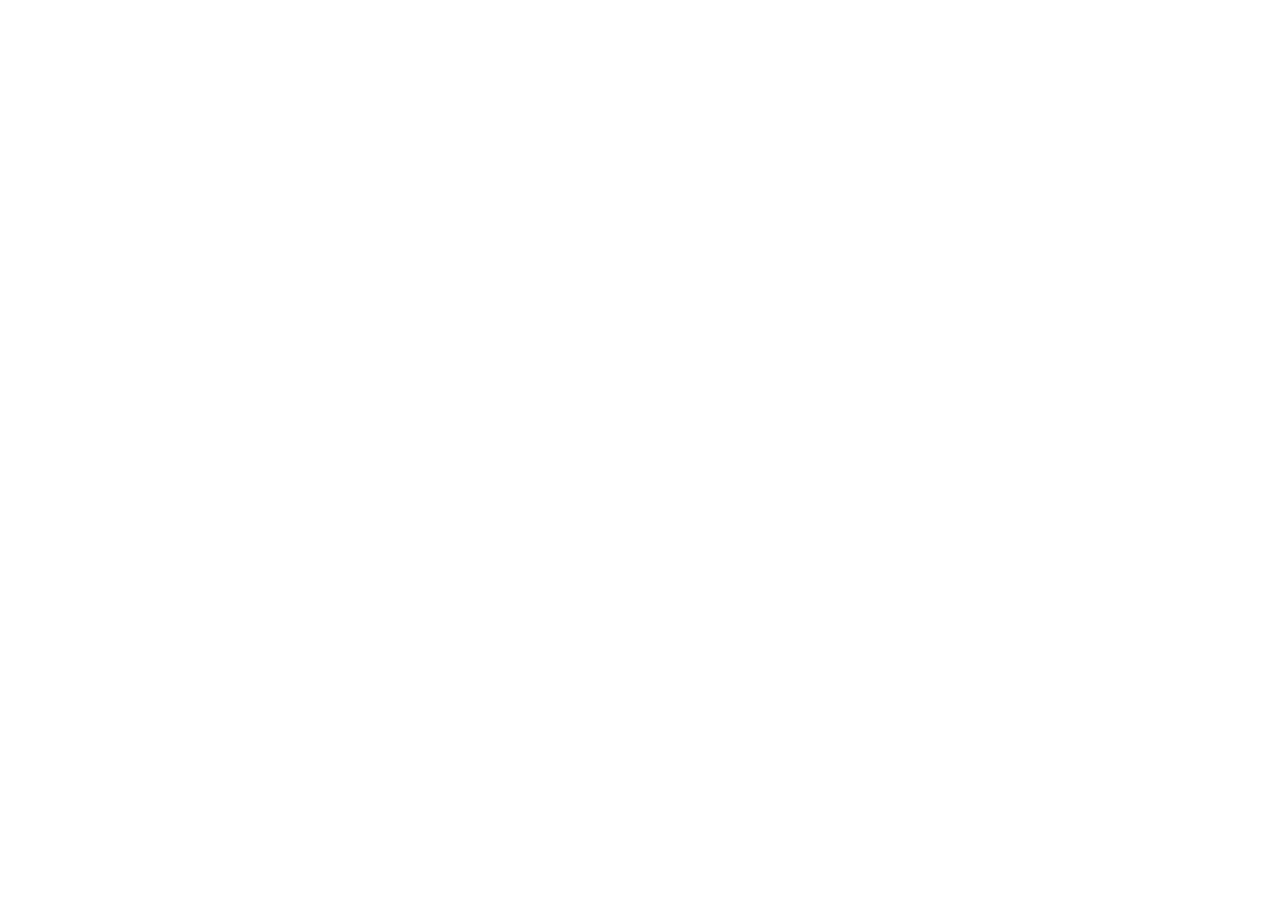
==== commit cfdcbfad: "JUMAVOY moved to its own repository mital111222333/jumavoy The bots (ai-bot, team-bot), the mini app" ====
--- a/jumavoy/index.html
+++ b/jumavoy/index.html
@@ -1,1520 +1,6 @@
-<!DOCTYPE html>
-<html lang="ru">
-<head>
-<meta charset="utf-8">
-<meta name="viewport" content="width=device-width, initial-scale=1, viewport-fit=cover, interactive-widget=resizes-content">
-<meta name="theme-color" content="#000000">
-<meta name="color-scheme" content="dark">
-<title>JUMAVOY</title>
-<link rel="manifest" href="manifest.json">
-<link rel="icon" href="icon-192.png">
-<link rel="apple-touch-icon" href="icon-192.png">
-<style>
-  /* JUMAVOY — the look of Apple's Siri: black, glass, the coloured orb and the glow along the screen edges.
-     Apple's dark-mode system colours (label / secondaryLabel / fills / separator / systemBlue / systemRed). */
-  @property --a { syntax: '<angle>'; inherits: true; initial-value: 0deg; }
-  :root {
-    --text: #f5f5f7; --text2: rgba(235,235,245,.62); --text3: rgba(235,235,245,.34);
-    --fill: rgba(118,118,128,.24); --fill2: rgba(118,118,128,.16); --glass: rgba(28,28,30,.62);
-    --sep: rgba(84,84,88,.55); --blue: #0a84ff; --red: #ff453a;
-    --c1: #ff6a3d; --c2: #ff2d92; --c3: #a44dff; --c4: #2e8bff; --c5: #3de0ff;
-    --siri: conic-gradient(from 0deg, var(--c1), var(--c2), var(--c3), var(--c4), var(--c5), var(--c1));
-    --sat: 0px; --sab: 0px; --lvl: 0;   /* --sat/--sab: status / navigation bar heights from the Android app */
-    --top: max(env(safe-area-inset-top), var(--sat)); --bot: max(env(safe-area-inset-bottom), var(--sab));
-    --screen-r: 34px;
-  }
-  * { box-sizing: border-box; -webkit-tap-highlight-color: transparent; }
-  html, body { margin: 0; height: 100%; background: #000; color: var(--text); }
-  body {
-    display: flex; flex-direction: column; height: 100dvh; overflow: hidden;
-    font: 17px/1.42 "SF Pro Text", -apple-system, "Google Sans Text", "Google Sans", Roboto, system-ui, sans-serif;
-    letter-spacing: -.01em; -webkit-font-smoothing: antialiased; -webkit-user-select: none; user-select: none;
-  }
-  button { font: inherit; color: inherit; cursor: pointer; }
-  button:focus-visible, textarea:focus-visible, input:focus-visible { outline: 2px solid var(--blue); outline-offset: 2px; }
-  svg { width: 1em; height: 1em; display: block; }
-  .hidden { display: none !important; }
-
-  /* the faint colour that sits low behind everything and wakes up when JUMAVOY listens or answers */
-  .aura { position: fixed; inset: auto -30% -40% -30%; height: 70%; pointer-events: none; z-index: 0;
-    background: radial-gradient(closest-side at 30% 60%, rgba(164,77,255,.22), transparent),
-                radial-gradient(closest-side at 70% 70%, rgba(46,139,255,.18), transparent),
-                radial-gradient(closest-side at 50% 90%, rgba(255,45,146,.14), transparent);
-    opacity: .35; transition: opacity .8s ease; filter: blur(10px); }
-  body[data-mode="listen"] .aura, body[data-mode="think"] .aura { opacity: 1; }
-  body[data-mode="speak"] .aura { opacity: .7; }
-
-  /* ── the Siri glow along the screen edges ── */
-  .edge { position: fixed; inset: 0; pointer-events: none; z-index: 60; opacity: 0; transition: opacity .5s ease; }
-  .edge .ring { position: absolute; inset: 0; border-radius: var(--screen-r); overflow: hidden;
-    padding: calc(var(--w) + var(--lvl) * var(--wl));
-    -webkit-mask: linear-gradient(#000 0 0) content-box, linear-gradient(#000 0 0); -webkit-mask-composite: xor;
-    mask: linear-gradient(#000 0 0) content-box exclude, linear-gradient(#000 0 0); transition: padding .12s linear; }
-  .edge .spin { position: absolute; left: 50%; top: 50%; width: 220vmax; height: 220vmax; margin: -110vmax 0 0 -110vmax;
-    background: var(--siri); animation: rot 5s linear infinite; }
-  .edge.sharp { --w: 3px; --wl: 7px; filter: blur(1.5px); }
-  .edge.soft { --w: 10px; --wl: 18px; filter: blur(16px); }
-  body[data-mode="listen"] .edge { opacity: 1; }
-  body[data-mode="think"] .edge { opacity: .85; }
-  body[data-mode="think"] .edge .spin { animation-duration: 1.6s; }
-  body[data-mode="speak"] .edge { opacity: .55; }
-  /* while you speak, your words are what matters: the conversation steps back */
-  main, .chips { transition: opacity .35s ease; }
-  body[data-mode="listen"] main { opacity: .28; }
-  @keyframes rot { to { transform: rotate(1turn); } }
-
-  /* ── the orb ── */
-  .orb { --s: 78px; position: relative; flex: none; width: var(--s); height: var(--s); padding: 0; border: 0; border-radius: 50%;
-    background: radial-gradient(circle at 50% 55%, #160c2a 0%, #050508 72%); isolation: isolate; overflow: hidden;
-    box-shadow: inset 0 0 0 1px rgba(255,255,255,.09), inset 0 -8px 18px rgba(255,255,255,.05), 0 14px 44px -10px rgba(164,77,255,.65), 0 0 32px -6px rgba(46,139,255,.45);
-    transform: scale(calc(1 + var(--lvl) * .16)); transition: transform .12s linear, box-shadow .4s; }
-  .orb i { position: absolute; width: 64%; height: 64%; left: 18%; top: 18%; border-radius: 50%; mix-blend-mode: screen; filter: blur(7px);
-    animation: orbit 9s linear infinite; }
-  .orb i:nth-child(1) { background: radial-gradient(circle, var(--c2) 0, transparent 68%); }
-  .orb i:nth-child(2) { background: radial-gradient(circle, var(--c4) 0, transparent 68%); animation-duration: 7s; animation-direction: reverse; }
-  .orb i:nth-child(3) { background: radial-gradient(circle, var(--c5) 0, transparent 66%); animation-duration: 11s; animation-delay: -4s; }
-  .orb i:nth-child(4) { background: radial-gradient(circle, var(--c1) 0, transparent 64%); animation-duration: 8s; animation-delay: -2s; animation-direction: reverse; }
-  .orb::after { content: ''; position: absolute; inset: 0; border-radius: 50%; z-index: 2;
-    background: radial-gradient(circle at 34% 26%, rgba(255,255,255,.38), transparent 30%), radial-gradient(circle at 50% 50%, transparent 58%, rgba(0,0,0,.45) 100%); }
-  @keyframes orbit { from { transform: rotate(0) translateX(17%) scale(1); } 50% { transform: rotate(180deg) translateX(21%) scale(1.12); } to { transform: rotate(360deg) translateX(17%) scale(1); } }
-  body[data-mode="listen"] .orb i { animation-duration: 2.6s; }
-  body[data-mode="think"] .orb i { animation-duration: 1.1s; }
-  body[data-mode="speak"] .orb { animation: breathe 1.3s ease-in-out infinite; }
-  body[data-mode="listen"] .orb { box-shadow: inset 0 0 0 1px rgba(255,255,255,.14), 0 0 calc(30px + var(--lvl) * 50px) rgba(255,45,146,.55), 0 0 60px -10px rgba(61,224,255,.6); }
-  @keyframes breathe { 50% { transform: scale(1.07); } }
-  .orb.big { --s: 128px; pointer-events: none; }
-
-  /* ── header ── */
-  header { position: relative; z-index: 5; display: flex; align-items: center; gap: 10px; padding: calc(var(--top) + 10px) 16px 6px; }
-  header .title { flex: 1; min-width: 0; }
-  header .name { display: block; font: 600 17px/1.2 "SF Pro Display", -apple-system, "Google Sans", Roboto, system-ui, sans-serif; letter-spacing: .02em; }
-  header .state { display: block; font-size: 13px; color: var(--text2); transition: color .3s; }
-  body[data-mode="listen"] header .state, body[data-mode="think"] header .state { color: transparent; background: linear-gradient(90deg, var(--c2), var(--c3), var(--c4), var(--c5)); -webkit-background-clip: text; background-clip: text; }
-  .round { width: 38px; height: 38px; border-radius: 50%; border: 0; background: var(--fill); display: grid; place-items: center; font-size: 19px; color: var(--text); flex: none; }
-  .round:active { background: rgba(118,118,128,.4); }
-  .round.off { color: var(--text3); }
-
-  /* ── the menu (iOS context-menu look) ── */
-  .menu { position: fixed; z-index: 30; right: 14px; top: calc(var(--top) + 58px); width: min(300px, calc(100vw - 28px));
-    background: rgba(40,40,44,.78); -webkit-backdrop-filter: blur(30px) saturate(170%); backdrop-filter: blur(30px) saturate(170%);
-    border-radius: 14px; overflow: hidden; box-shadow: 0 20px 60px rgba(0,0,0,.6); transform-origin: top right; animation: pop .22s cubic-bezier(.2,.9,.3,1.2); }
-  @keyframes pop { from { opacity: 0; transform: scale(.85); } }
-  .menu .item { display: flex; align-items: center; gap: 12px; width: 100%; min-height: 48px; padding: 11px 16px; background: none; border: 0; border-top: .5px solid var(--sep); text-align: left; font-size: 16px; }
-  .menu .item:first-child { border-top: 0; }
-  .menu .item span { flex: 1; }
-  .menu .item svg { font-size: 19px; color: var(--text2); }
-  .menu .item:active { background: rgba(255,255,255,.08); }
-  .menu .danger, .menu .danger svg { color: var(--red); }
-  .switch { position: relative; width: 51px; height: 31px; border-radius: 16px; background: rgba(120,120,128,.32); transition: background .2s; flex: none; }
-  .switch::after { content: ''; position: absolute; top: 2px; left: 2px; width: 27px; height: 27px; border-radius: 50%; background: #fff; box-shadow: 0 3px 8px rgba(0,0,0,.25); transition: transform .22s cubic-bezier(.3,.9,.4,1.1); }
-  .switch.on { background: #30d158; }
-  .switch.on::after { transform: translateX(20px); }
-
-  /* ── conversation ── */
-  main { position: relative; z-index: 2; flex: 1; overflow-y: auto; padding: 18px 16px 12px; display: flex; flex-direction: column; gap: 14px;
-    -webkit-mask: linear-gradient(transparent, #000 22px, #000 calc(100% - 16px), transparent); mask: linear-gradient(transparent, #000 22px, #000 calc(100% - 16px), transparent);
-    overscroll-behavior: contain; -webkit-user-select: text; user-select: text; }
-  .hello { margin: auto 0 8px; padding: 0 2px; }
-  .hello h1 { margin: 0 0 8px; font: 700 34px/1.08 "SF Pro Display", -apple-system, "Google Sans", Roboto, system-ui, sans-serif; letter-spacing: -.025em; }
-  .hello p { margin: 0; max-width: 32ch; color: var(--text2); font-size: 17px; }
-  .me { align-self: flex-end; max-width: 86%; text-align: right; font: 600 19px/1.3 "SF Pro Display", -apple-system, "Google Sans", Roboto, system-ui, sans-serif; letter-spacing: -.015em; white-space: pre-wrap; word-wrap: break-word; }
-  .me .via { display: inline-block; width: .8em; height: .8em; margin-right: 6px; vertical-align: -.05em; border-radius: 50%; background: var(--siri); }
-  .bot { align-self: stretch; padding: 14px 16px 12px; border-radius: 22px; background: var(--glass);
-    -webkit-backdrop-filter: blur(24px) saturate(160%); backdrop-filter: blur(24px) saturate(160%);
-    box-shadow: inset 0 0 0 .5px rgba(255,255,255,.12); white-space: pre-wrap; word-wrap: break-word; }
-  .bot b { font-weight: 650; }
-  .bot a { color: #64d2ff; text-decoration: none; word-break: break-all; }
-  .bot .tools { display: flex; align-items: center; gap: 10px; margin-top: 10px; white-space: normal; }
-  .pill { display: inline-flex; align-items: center; gap: 6px; height: 30px; padding: 0 12px; border-radius: 15px; border: 0; background: var(--fill); font-size: 14px; color: var(--text); }
-  .pill svg { font-size: 14px; }
-  .pill:active { background: rgba(118,118,128,.4); }
-  .ms { font-size: 12px; color: var(--text3); font-variant-numeric: tabular-nums; }
-  .new { animation: rise .42s cubic-bezier(.2,.8,.2,1); }
-  @keyframes rise { from { opacity: 0; transform: translateY(10px) scale(.98); } }
-  .note { align-self: center; max-width: 92%; text-align: center; font-size: 14px; color: var(--text2); }
-  .err { align-self: stretch; padding: 12px 14px; border-radius: 16px; background: rgba(255,69,58,.14); color: #ff8a80; font-size: 15px; }
-  .thinking { align-self: flex-start; padding: 12px 16px; border-radius: 22px; background: var(--glass); box-shadow: inset 0 0 0 .5px rgba(255,255,255,.12);
-    font-weight: 600; color: transparent; background-image: linear-gradient(100deg, var(--text3) 20%, #fff 40%, var(--c5) 50%, var(--c2) 60%, var(--text3) 80%);
-    background-size: 250% 100%; -webkit-background-clip: text; background-clip: text; animation: shine 1.6s linear infinite; }
-  @keyframes shine { from { background-position: 130% 0; } to { background-position: -30% 0; } }
-
-  /* ── bottom: what you are saying, quick questions, the text field, the orb ── */
-  footer { position: relative; z-index: 3; padding: 4px 0 calc(var(--bot) + 10px); }
-  .live { min-height: 0; max-height: 30vh; overflow: hidden; padding: 0 20px; font: 600 24px/1.25 "SF Pro Display", -apple-system, "Google Sans", Roboto, system-ui, sans-serif; letter-spacing: -.02em; display: flex; flex-direction: column; justify-content: flex-end; }
-  .live:empty { display: none; }
-  .live { color: transparent; background: linear-gradient(90deg, #fff 0%, #fff 55%, rgba(255,255,255,.5) 100%); -webkit-background-clip: text; background-clip: text; margin-bottom: 10px; }
-  .chips { display: flex; gap: 8px; overflow-x: auto; padding: 4px 16px 10px; scrollbar-width: none; }
-  .chips::-webkit-scrollbar { display: none; }
-  .chips button { flex: none; height: 34px; padding: 0 14px; border-radius: 17px; border: 0; background: var(--fill2); box-shadow: inset 0 0 0 .5px rgba(255,255,255,.1); font-size: 15px; color: var(--text); }
-  .chips button:active { background: var(--fill); }
-  body[data-mode="listen"] .chips { visibility: hidden; }
-  .field { display: flex; align-items: flex-end; gap: 6px; margin: 0 16px; padding: 4px 4px 4px 4px; min-height: 46px; border-radius: 23px;
-    background: var(--fill2); box-shadow: inset 0 0 0 .5px rgba(255,255,255,.12); transition: box-shadow .2s; }
-  .field:focus-within { box-shadow: inset 0 0 0 1px rgba(255,255,255,.26); }
-  textarea { flex: 1; resize: none; max-height: 132px; min-height: 38px; padding: 8px 0; border: 0; outline: none; background: none; color: var(--text); font: inherit; line-height: 1.3; -webkit-user-select: text; user-select: text; }
-  textarea::placeholder { color: var(--text3); }
-  .send { width: 38px; height: 38px; flex: none; border-radius: 50%; border: 0; display: grid; place-items: center; font-size: 20px; background: var(--blue); color: #fff; transition: transform .18s, opacity .18s; }
-  .send.idle { background: none; color: var(--text2); }
-  .dock { display: grid; grid-template-columns: 1fr auto 1fr; align-items: center; padding: 16px 24px 4px; }
-  .lang { justify-self: start; height: 34px; min-width: 50px; padding: 0 12px; border-radius: 17px; border: 0; background: var(--fill2); box-shadow: inset 0 0 0 .5px rgba(255,255,255,.1); font-size: 14px; font-weight: 600; letter-spacing: .04em; color: var(--text2); }
-  .hint { min-height: 20px; margin-top: 8px; padding: 0 24px; text-align: center; font-size: 13px; color: var(--text3); }
-  body.typing .dock, body.typing .hint { display: none; }
-
-  /* ── first screen: connecting the app ── */
-  .setup { position: relative; z-index: 2; flex: 1; overflow-y: auto; display: flex; flex-direction: column; align-items: center; justify-content: center;
-    padding: calc(var(--top) + 24px) 28px calc(var(--bot) + 24px); text-align: center; }
-  .setup .orb { margin-bottom: 28px; }
-  .setup h1 { margin: 0 0 10px; font: 700 34px/1.1 "SF Pro Display", -apple-system, "Google Sans", Roboto, system-ui, sans-serif; letter-spacing: -.01em; }
-  .setup p { margin: 0 0 22px; max-width: 34ch; color: var(--text2); }
-  .setup input { width: 100%; max-width: 400px; height: 50px; padding: 0 16px; border-radius: 14px; border: 0; background: var(--fill2); box-shadow: inset 0 0 0 .5px rgba(255,255,255,.12); color: var(--text); font: inherit; font-size: 16px; -webkit-user-select: text; user-select: text; }
-  .setup .primary { width: 100%; max-width: 400px; height: 50px; margin-top: 12px; border-radius: 14px; border: 0; background: var(--blue); color: #fff; font-weight: 600; }
-  .setup .primary:active { opacity: .8; }
-  .setup .small { margin: 18px 0 0; font-size: 14px; color: var(--text3); }
-  .setup .err { max-width: 400px; margin-top: 14px; }
-  .setup .err:empty { display: none; }
-
-  /* JUMAVOY is no longer the phone's assistant (Google switched it back to Gemini) */
-  .warn { position: relative; z-index: 4; display: flex; align-items: center; gap: 12px; margin: 6px 16px 0; padding: 12px 12px 12px 14px; border-radius: 18px;
-    background: var(--glass); -webkit-backdrop-filter: blur(24px); backdrop-filter: blur(24px); box-shadow: inset 0 0 0 .5px rgba(255,255,255,.12); font-size: 14px; line-height: 1.3; color: var(--text2); }
-  .warn .dot { flex: none; width: 10px; height: 10px; border-radius: 50%; background: var(--siri); }
-  .warn span { flex: 1; }
-  .warn button { flex: none; height: 32px; padding: 0 14px; border-radius: 16px; border: 0; background: var(--blue); color: #fff; font-size: 14px; font-weight: 600; }
-  .warn button.x { width: 32px; padding: 0; background: var(--fill); color: var(--text2); font-weight: 400; }
-
-
-  /* no internet / questions waiting to be sent */
-  .net { position: relative; z-index: 4; align-self: center; display: flex; align-items: center; gap: 8px; margin: 2px auto 0; padding: 6px 14px; border-radius: 16px;
-    background: rgba(255,159,10,.14); color: #ffb340; font-size: 13px; max-width: calc(100% - 32px); }
-  .net::before { content: ''; flex: none; width: 7px; height: 7px; border-radius: 50%; background: #ff9f0a; }
-  .me.pending { opacity: .62; }
-  .me .pend { margin-top: 4px; font: 400 12px/1.3 -apple-system, "Google Sans Text", Roboto, system-ui, sans-serif; color: #ffb340; letter-spacing: 0; }
-  .bot .re { margin-bottom: 6px; font-size: 13px; color: var(--text3); white-space: nowrap; overflow: hidden; text-overflow: ellipsis; }
-  textarea:focus-visible { outline: none; }
-
-  /* sheets: «Память», «Проверка» (iOS sheet look) */
-  .sheet { position: fixed; inset: 0; z-index: 70; display: flex; align-items: flex-end; background: rgba(0,0,0,.5); animation: fade .25s ease; }
-  @keyframes fade { from { opacity: 0; } }
-  .sheet-card { width: 100%; height: calc(100% - var(--top) - 18px); display: flex; flex-direction: column; border-radius: 14px 14px 0 0; background: #1c1c1e;
-    animation: up .38s cubic-bezier(.2,.9,.25,1); overflow: hidden; }
-  @keyframes up { from { transform: translateY(100%); } }
-  .grab { width: 36px; height: 5px; margin: 6px auto 0; border-radius: 3px; background: rgba(235,235,245,.3); flex: none; }
-  .sheet-head { display: flex; align-items: center; padding: 10px 16px 6px; flex: none; }
-  .sheet-head h2 { flex: 1; margin: 0; font: 700 28px/1.2 "SF Pro Display", -apple-system, "Google Sans", Roboto, system-ui, sans-serif; letter-spacing: -.01em; }
-  .sheet-body { flex: 1; overflow-y: auto; padding: 4px 16px calc(var(--bot) + 24px); -webkit-user-select: text; user-select: text; }
-  .sheet-body > p { margin: 4px 0 18px; color: var(--text2); font-size: 15px; }
-  .group-title { margin: 22px 4px 8px; font-size: 13px; color: var(--text2); }
-  .group { border-radius: 12px; background: #2c2c2e; overflow: hidden; }
-  .row { display: flex; align-items: center; gap: 12px; min-height: 48px; padding: 11px 14px; border-top: .5px solid var(--sep); font-size: 16px; }
-  .row:first-child { border-top: 0; }
-  .row .main { flex: 1; min-width: 0; }
-  .row .sub { margin-top: 2px; font-size: 13px; color: var(--text2); }
-  .row .val { flex: 0 1 auto; max-width: 62%; color: var(--text2); text-align: right; font-size: 15px; }
-  .row .ok { color: #30d158; } .row .bad { color: #ff9f0a; } .row .no { color: var(--red); }
-  .row .del { flex: none; width: 30px; height: 30px; border-radius: 50%; border: 0; background: rgba(255,69,58,.16); color: var(--red); display: grid; place-items: center; font-size: 18px; }
-  .row .del.arm { width: auto; padding: 0 12px; border-radius: 15px; background: var(--red); color: #fff; font-size: 14px; font-weight: 600; }
-  .sheet-btn { display: block; width: 100%; height: 48px; margin-top: 12px; border: 0; border-radius: 12px; background: #2c2c2e; color: var(--blue); font-size: 16px; }
-  .empty { padding: 28px 8px; text-align: center; color: var(--text2); }
-
-
-  /* small sheets: editors */
-  .sheet.small .sheet-card { height: auto; max-height: calc(100% - var(--top) - 40px); }
-  .sheet-head .round + .round { margin-left: 8px; }
-  .seg { display: flex; gap: 2px; padding: 2px; margin: 2px 0 14px; border-radius: 9px; background: rgba(118,118,128,.24); }
-  .seg button { flex: 1; height: 30px; border: 0; border-radius: 7px; background: none; color: var(--text); font-size: 14px; font-weight: 500; }
-  .seg button.on { background: #636366; box-shadow: 0 3px 8px rgba(0,0,0,.25); }
-  .search { width: 100%; height: 36px; margin: 0 0 12px; padding: 0 12px; border: 0; border-radius: 10px; background: rgba(118,118,128,.24); color: var(--text); font: inherit; font-size: 16px; }
-  .search::placeholder { color: var(--text3); }
-  .tabs { display: flex; gap: 8px; overflow-x: auto; margin: 0 -16px 4px; padding: 0 16px 4px; scrollbar-width: none; }
-  .tabs::-webkit-scrollbar { display: none; }
-  .tabs button, .choice button { flex: none; height: 32px; padding: 0 13px; border-radius: 16px; border: 0; background: rgba(118,118,128,.24); color: var(--text); font-size: 14px; }
-  .tabs button.on, .choice button.on { background: var(--text); color: #000; font-weight: 600; }
-  .choice { display: flex; flex-wrap: wrap; gap: 8px; margin: 0 0 6px; }
-  .flabel { margin: 16px 2px 8px; font-size: 13px; color: var(--text2); }
-  .tinput { width: 100%; min-height: 84px; padding: 12px 14px; border: 0; border-radius: 12px; background: #2c2c2e; color: var(--text); font: inherit; resize: none; -webkit-user-select: text; user-select: text; }
-  .dinput { height: 40px; padding: 0 12px; border: 0; border-radius: 10px; background: #2c2c2e; color: var(--text); font: inherit; color-scheme: dark; }
-  .btn-row { display: flex; gap: 10px; margin-top: 20px; }
-  .btn-row button { flex: 1; height: 50px; border: 0; border-radius: 14px; font-size: 16px; font-weight: 600; }
-  .btn-main { background: var(--blue); color: #fff; }
-  .btn-del { background: rgba(255,69,58,.16); color: var(--red); }
-  .btn-del.arm { background: var(--red); color: #fff; }
-
-  /* the kanban board: columns side by side, one screen wide each */
-  .board { display: flex; gap: 12px; overflow-x: auto; scroll-snap-type: x mandatory; margin: 0 -16px; padding: 0 16px 8px; scrollbar-width: none; align-items: flex-start; }
-  .board::-webkit-scrollbar { display: none; }
-  .col { flex: none; width: 84%; max-width: 380px; scroll-snap-align: center; border-radius: 18px; background: #232325; padding: 12px 10px 10px; }
-  .col-head { display: flex; align-items: center; gap: 8px; padding: 0 6px 10px; font-weight: 600; font-size: 16px; }
-  .col-head i { width: 9px; height: 9px; border-radius: 50%; }
-  .col-head span { margin-left: auto; font-weight: 400; color: var(--text2); font-size: 14px; }
-  .mon { margin: 8px 6px 6px; font-size: 13px; color: var(--text2); }
-  .card { display: block; width: 100%; text-align: left; margin-bottom: 8px; padding: 12px 13px; border: 0; border-radius: 14px; background: #2c2c2e; color: var(--text); font-size: 15px; line-height: 1.35; box-shadow: inset 0 0 0 .5px rgba(255,255,255,.07); }
-  .card:active { transform: scale(.98); }
-  .card .meta { display: flex; flex-wrap: wrap; gap: 4px 10px; margin-top: 6px; font-size: 12px; color: var(--text2); }
-  .card .late { color: var(--red); }
-  .card .bar2 { height: 4px; margin-top: 8px; border-radius: 2px; background: rgba(255,255,255,.1); overflow: hidden; }
-  .card .bar2 i { display: block; height: 100%; background: linear-gradient(90deg, var(--c3), var(--c4)); }
-  .card.local { opacity: .6; }
-  .add-card { width: 100%; height: 40px; border: 1px dashed rgba(235,235,245,.22); border-radius: 12px; background: none; color: var(--text2); font-size: 14px; }
-  .col .none { padding: 10px 6px 14px; color: var(--text3); font-size: 14px; }
-
-  /* «Итоги» */
-  .hero { display: flex; align-items: center; gap: 18px; padding: 16px; border-radius: 18px; background: #2c2c2e; }
-  .hero svg { width: 108px; height: 108px; flex: none; }
-  .hero .big { font: 700 30px/1.1 "SF Pro Display", -apple-system, "Google Sans", Roboto, system-ui, sans-serif; }
-  .hero .lbl { margin-top: 4px; color: var(--text2); font-size: 14px; }
-  .hero .streak { margin-top: 10px; font-size: 15px; }
-  .tiles { display: grid; grid-template-columns: 1fr 1fr; gap: 10px; margin-top: 10px; }
-  .tile { padding: 14px; border-radius: 16px; background: #2c2c2e; }
-  .tile .num { font: 700 26px/1.1 "SF Pro Display", -apple-system, "Google Sans", Roboto, system-ui, sans-serif; font-variant-numeric: tabular-nums; }
-  .tile .lbl { margin-top: 4px; color: var(--text2); font-size: 13px; }
-  .tile.red .num { color: #ff6961; }
-  .panel { margin-top: 10px; padding: 14px 14px 12px; border-radius: 16px; background: #2c2c2e; }
-  .panel h3 { margin: 0 0 12px; font-size: 15px; font-weight: 600; }
-  .bars { display: flex; align-items: flex-end; gap: 6px; height: 110px; }
-  .bars .b { flex: 1; display: flex; flex-direction: column; align-items: center; justify-content: flex-end; height: 100%; font-size: 11px; color: var(--text2); }
-  .bars .b i { display: block; width: 100%; min-height: 3px; border-radius: 5px 5px 2px 2px; background: linear-gradient(180deg, var(--c2), var(--c3) 60%, var(--c4)); }
-  .bars .b.zero i { background: rgba(255,255,255,.12); }
-  .bars .b em { font-style: normal; color: var(--text); margin-bottom: 3px; font-variant-numeric: tabular-nums; }
-  .axis { display: flex; gap: 6px; margin-top: 6px; font-size: 10px; color: var(--text3); }
-  .axis span { flex: 1; text-align: center; }
-  .prog { height: 10px; border-radius: 5px; background: rgba(255,255,255,.1); overflow: hidden; }
-  .prog i { display: block; height: 100%; border-radius: 5px; background: linear-gradient(90deg, var(--c4), var(--c5)); }
-  .hrow { display: grid; grid-template-columns: 1fr 1.3fr auto; gap: 10px; align-items: center; margin-top: 10px; font-size: 14px; }
-  .hrow .pct { font-variant-numeric: tabular-nums; color: var(--text2); min-width: 42px; text-align: right; }
-  .muted { color: var(--text2); font-size: 13px; }
-
-
-  .clip { width: 38px; height: 38px; flex: none; border: 0; border-radius: 50%; background: none; color: var(--text2); display: grid; place-items: center; font-size: 21px; }
-  .att { display: flex; align-items: center; gap: 10px; margin: 0 16px 8px; padding: 8px 8px 8px 8px; border-radius: 16px; background: var(--fill2); box-shadow: inset 0 0 0 .5px rgba(255,255,255,.12); }
-  .att .thumb { width: 44px; height: 44px; flex: none; border-radius: 10px; background: #2c2c2e center/cover no-repeat; display: grid; place-items: center; font-size: 22px; }
-  .att .nm { flex: 1; min-width: 0; font-size: 14px; }
-  .att .nm div { white-space: nowrap; overflow: hidden; text-overflow: ellipsis; }
-  .att .nm small { color: var(--text2); font-size: 12px; }
-  .att .x { width: 30px; height: 30px; flex: none; border: 0; border-radius: 50%; background: var(--fill); color: var(--text2); }
-  .me .filechip { display: inline-flex; align-items: center; gap: 8px; max-width: 100%; margin-bottom: 6px; padding: 8px 12px; border-radius: 14px; background: var(--fill2); font: 400 14px/1.3 -apple-system, "Google Sans Text", Roboto, system-ui, sans-serif; letter-spacing: 0; }
-  .me .filechip span { overflow: hidden; text-overflow: ellipsis; white-space: nowrap; }
-  .me img.shot { display: block; max-width: 220px; max-height: 260px; margin: 0 0 6px auto; border-radius: 16px; }
-
-
-  /* ── the panel over other apps (long press of the power button), like Gemini ── */
-  html.panel, body.panel { background: transparent; }
-  body.panel .aura, body.panel #assistWarn, body.panel #net, body.panel .chips, body.panel #tasksBtn, body.panel #statsBtn, body.panel #menuBtn, body.panel #voiceBtn { display: none !important; }
-  .scrim { flex: 1; min-height: 20vh; }
-  .pcard { position: relative; z-index: 3; display: flex; flex-direction: column; max-height: 78vh; min-height: 0; border-radius: 30px 30px 0 0;
-    background: rgba(22,22,24,.84); -webkit-backdrop-filter: blur(34px) saturate(170%); backdrop-filter: blur(34px) saturate(170%);
-    box-shadow: 0 -12px 50px rgba(0,0,0,.45), inset 0 .5px 0 rgba(255,255,255,.14); animation: up .38s cubic-bezier(.2,.9,.25,1); }
-  body.panel header { padding: 14px 16px 2px; }
-  body.panel main { flex: 0 1 auto; min-height: 0; padding-top: 8px; }
-  body.panel .hello h1 { font-size: 26px; }
-  body.panel .hello p { display: none; }
-  body.panel .orb { --s: 64px; }
-  body.panel .dock { padding-top: 12px; }
-  body.panel .live { font-size: 22px; }
-  .scr { display: flex; align-items: center; gap: 8px; align-self: flex-start; margin: 0 16px 8px; height: 34px; padding: 0 14px; border: 0; border-radius: 17px;
-    background: var(--fill2); box-shadow: inset 0 0 0 .5px rgba(255,255,255,.14); color: var(--text); font-size: 14px; }
-  .scr.on { background: linear-gradient(90deg, rgba(255,45,146,.35), rgba(46,139,255,.35)); box-shadow: inset 0 0 0 1px rgba(255,255,255,.3); }
-  .me .scrtag { display: block; margin-bottom: 4px; font: 400 12px/1.3 -apple-system, "Google Sans Text", Roboto, system-ui, sans-serif; color: var(--text2); letter-spacing: 0; }
-
-  @media (prefers-reduced-motion: reduce) {
-    .edge .spin, .orb i, .thinking, body[data-mode="speak"] .orb { animation: none !important; }
-    .new, .menu, .sheet, .sheet-card { animation: none; }
-  }
-</style>
-</head>
-<body data-mode="idle">
-<div class="aura" aria-hidden="true"></div>
-<div class="edge soft" aria-hidden="true"><div class="ring"><div class="spin"></div></div></div>
-<div class="edge sharp" aria-hidden="true"><div class="ring"><div class="spin"></div></div></div>
-
-<section id="setup" class="setup hidden">
-  <div class="orb big" aria-hidden="true"><i></i><i></i><i></i><i></i></div>
-  <h1>JUMAVOY</h1>
-  <p>Ваш помощник по MITAL CRM. Чтобы подключить его, отправьте боту в Telegram команду /app и вставьте ссылку из ответа.</p>
-  <input id="link" placeholder="Ссылка из /app" autocomplete="off" autocapitalize="off" spellcheck="false" inputmode="url">
-  <button class="primary" id="linkBtn">Подключить</button>
-  <p class="small">Можно и так: в Telegram зажмите сообщение со ссылкой → «Поделиться» → JUMAVOY.</p>
-  <p id="setupErr" class="err" role="alert"></p>
-</section>
-
-<header id="head" class="hidden">
-  <div class="title"><span class="name">JUMAVOY</span><span class="state" id="state" aria-live="polite">Готов</span></div>
-  <button class="round" id="tasksBtn" aria-label="Задачи"><svg viewBox="0 0 24 24" fill="none" stroke="currentColor" stroke-width="1.9" stroke-linecap="round" stroke-linejoin="round"><rect x="3.5" y="4" width="5" height="16" rx="1.6"/><rect x="10" y="4" width="5" height="10" rx="1.6"/><rect x="16.5" y="4" width="4" height="6.5" rx="1.4"/></svg></button>
-  <button class="round" id="statsBtn" aria-label="Итоги"><svg viewBox="0 0 24 24" fill="none" stroke="currentColor" stroke-width="2" stroke-linecap="round" stroke-linejoin="round"><path d="M4 20V11"/><path d="M10 20V5"/><path d="M16 20v-6"/><path d="M21 20H3"/></svg></button>
-  <button class="round" id="voiceBtn" aria-label="Отвечать голосом"></button>
-  <button class="round" id="menuBtn" aria-label="Меню" aria-haspopup="menu"><svg viewBox="0 0 24 24" fill="currentColor"><circle cx="5.5" cy="12" r="2"/><circle cx="12" cy="12" r="2"/><circle cx="18.5" cy="12" r="2"/></svg></button>
-</header>
-<div class="menu hidden" id="menu" role="menu">
-  <button class="item" id="autoListen" role="menuitemcheckbox"><span>Слушать сразу при открытии</span><i class="switch" id="autoSw"></i></button>
-  <button class="item" id="memBtn" role="menuitem"><span>Память</span><svg viewBox="0 0 24 24" fill="none" stroke="currentColor" stroke-width="1.8" stroke-linecap="round" stroke-linejoin="round"><path d="M9.5 4a3.5 3.5 0 0 0-3.4 4.3A3.5 3.5 0 0 0 5 14.6 3.5 3.5 0 0 0 9.5 20h.5V4z"/><path d="M14.5 4a3.5 3.5 0 0 1 3.4 4.3 3.5 3.5 0 0 1 1.1 6.3A3.5 3.5 0 0 1 14.5 20H14V4z"/></svg></button>
-  <button class="item" id="diagBtn" role="menuitem"><span>Проверка приложения</span><svg viewBox="0 0 24 24" fill="none" stroke="currentColor" stroke-width="1.8" stroke-linecap="round" stroke-linejoin="round"><path d="M9 12l2 2 4-4"/><path d="M12 3l7 3v6c0 4.5-3 7.5-7 9-4-1.5-7-4.5-7-9V6z"/></svg></button>
-  <button class="item" id="newChat" role="menuitem"><span>Новый разговор</span><svg viewBox="0 0 24 24" fill="none" stroke="currentColor" stroke-width="1.8" stroke-linecap="round" stroke-linejoin="round"><path d="M12 20h9"/><path d="M16.5 3.5a2.1 2.1 0 0 1 3 3L7 19l-4 1 1-4z"/></svg></button>
-  <button class="item" id="clearLocal" role="menuitem"><span>Очистить экран</span><svg viewBox="0 0 24 24" fill="none" stroke="currentColor" stroke-width="1.8" stroke-linecap="round" stroke-linejoin="round"><path d="M3 6h18"/><path d="M8 6V4h8v2"/><path d="M6 6l1 14h10l1-14"/></svg></button>
-  <button class="item danger" id="logout" role="menuitem"><span>Отключить приложение</span><svg viewBox="0 0 24 24" fill="none" stroke="currentColor" stroke-width="1.8" stroke-linecap="round" stroke-linejoin="round"><path d="M15 3h4a2 2 0 0 1 2 2v14a2 2 0 0 1-2 2h-4"/><path d="M10 17l-5-5 5-5"/><path d="M5 12h11"/></svg></button>
-</div>
-
-<div class="net hidden" id="net" role="status"></div>
-<div class="warn hidden" id="assistWarn" role="status">
-  <i class="dot"></i><span>По кнопке питания сейчас открывается Gemini, а не JUMAVOY.</span>
-  <button id="assistFix">Вернуть</button><button class="x" id="assistLater" aria-label="Скрыть">✕</button>
-</div>
-<main id="log" class="hidden" aria-live="polite"></main>
-
-<footer id="foot" class="hidden">
-  <div class="live" id="live"></div>
-  <div class="chips" id="chips">
-    <button data-q="Кого сегодня дожимать?">Кого дожимать</button>
-    <button data-q="/dolg">Должники</button>
-    <button data-q="/plan">План</button>
-    <button data-q="Что мне сегодня сделать в первую очередь, чтобы продать больше?">Идея на сегодня</button>
-    <button data-q="/tasks">Задачи</button>
-    <button data-q="/reminders">Напоминания</button>
-  </div>
-  <button class="scr hidden" id="scrBtn" aria-pressed="false"></button>
-  <div class="att hidden" id="att"></div>
-  <div class="field">
-    <button class="clip" id="clipBtn" aria-label="Прикрепить файл"><svg viewBox="0 0 24 24" fill="none" stroke="currentColor" stroke-width="1.9" stroke-linecap="round" stroke-linejoin="round"><path d="M21 11.5l-8.6 8.6a5.5 5.5 0 0 1-7.8-7.8l8.6-8.6a3.7 3.7 0 0 1 5.2 5.2l-8.6 8.6a1.8 1.8 0 0 1-2.6-2.6l7.9-7.9"/></svg></button>
-    <input type="file" id="fileIn" hidden>
-    <textarea id="input" rows="1" placeholder="Спросите JUMAVOY" enterkeyhint="send" aria-label="Вопрос текстом"></textarea>
-    <button class="send idle" id="sendBtn" aria-label="Говорить"></button>
-  </div>
-  <div class="dock">
-    <button class="lang" id="langBtn" aria-label="Язык, на котором вы говорите">RU</button>
-    <button class="orb" id="mic" aria-label="Говорить"><i></i><i></i><i></i><i></i></button>
-    <span></span>
-  </div>
-  <div class="hint" id="hint"></div>
-</footer>
-
-<div class="sheet hidden" id="memSheet" role="dialog" aria-label="Память">
-  <div class="sheet-card"><div class="grab"></div>
-    <div class="sheet-head"><h2>Память</h2><button class="round" id="memAdd" aria-label="Добавить в память">＋</button><button class="round" data-close aria-label="Закрыть">✕</button></div>
-    <div class="sheet-body" id="memBody"></div>
-  </div>
-</div>
-<div class="sheet hidden" id="taskSheet" role="dialog" aria-label="Задачи">
-  <div class="sheet-card"><div class="grab"></div>
-    <div class="sheet-head"><h2>Задачи</h2><button class="round" id="taskAdd" aria-label="Новая задача">＋</button><button class="round" data-close aria-label="Закрыть">✕</button></div>
-    <div class="sheet-body" id="taskBody"></div>
-  </div>
-</div>
-<div class="sheet hidden" id="statsSheet" role="dialog" aria-label="Итоги">
-  <div class="sheet-card"><div class="grab"></div>
-    <div class="sheet-head"><h2>Итоги</h2><button class="round" data-close aria-label="Закрыть">✕</button></div>
-    <div class="sheet-body" id="statsBody"></div>
-  </div>
-</div>
-<div class="sheet hidden" id="diagSheet" role="dialog" aria-label="Проверка приложения">
-  <div class="sheet-card"><div class="grab"></div>
-    <div class="sheet-head"><h2>Проверка</h2><button class="round" data-close aria-label="Закрыть">✕</button></div>
-    <div class="sheet-body" id="diagBody"></div>
-  </div>
-</div>
-
-<div class="sheet small hidden" id="editSheet" role="dialog">
-  <div class="sheet-card"><div class="grab"></div>
-    <div class="sheet-head"><h2 id="editTitle"></h2><button class="round" data-close aria-label="Закрыть">✕</button></div>
-    <div class="sheet-body" id="editBody"></div>
-  </div>
-</div>
-
-<script>
-const WEB_VERSION = '2026.11.23-7';
-const API = 'https://oxchgcfyzszemqlvdjjr.supabase.co/functions/v1/ai-bot/app';
-const $ = id => document.getElementById(id);
-const store = {
-  get: (k, d) => { try { const v = localStorage.getItem('jv_' + k); return v === null ? d : JSON.parse(v); } catch { return d; } },
-  set: (k, v) => { try { localStorage.setItem('jv_' + k, JSON.stringify(v)); return true; } catch { return false; } },
-  del: k => { try { localStorage.removeItem('jv_' + k); } catch {} },
-};
-// The app and the panel over other apps are two windows with ONE storage: the queue of questions, the queue of board
-// changes and the chat log are read from storage before every change (never from a stale copy in this window), and only
-// one window at a time sends a queue (a lock with a deadline) — otherwise a queued question or task went out twice.
-const ME = Math.random().toString(36).slice(2);
-const sleepMs = ms => new Promise(r => setTimeout(r, ms));
-async function withLock(name, fn) {
-  const k = 'lock_' + name, held = () => { const l = store.get(k, null); return l && l.who !== ME && l.until > Date.now(); };
-  if (held()) return false;
-  store.set(k, { who: ME, until: Date.now() + 180e3 });
-  await sleepMs(40 + Math.random() * 40);                       // both windows wrote at once → only the last one goes on
-  const l = store.get(k, null); if (!l || l.who !== ME) return false;
-  const keep = setInterval(() => store.set(k, { who: ME, until: Date.now() + 180e3 }), 60e3);
-  try { await fn(); return true; } finally { clearInterval(keep); const x = store.get(k, null); if (x && x.who === ME) store.del(k); }
-}
-let attached = null; // a file waiting to be sent: { file, url }
-const params = new URLSearchParams(location.search);
-const ASSIST = params.has('assist');            // opened by the Android assistant gesture / app → listen at once
-const N = window.JumavoyNative || null;         // the Android app (Voice.java); null in a browser
-const D = window.JumavoyDevice || null;         // alarm, timer, calendar, call, SMS, route, apps (Device.java)
-const ICON = {
-  speaker: '<svg viewBox="0 0 24 24" fill="none" stroke="currentColor" stroke-width="1.9" stroke-linecap="round" stroke-linejoin="round"><path d="M4 9.5h3.5L12 5.5v13l-4.5-4H4z" fill="currentColor"/><path d="M15.5 9a4 4 0 0 1 0 6"/><path d="M18.5 6.5a7.5 7.5 0 0 1 0 11"/></svg>',
-  muted: '<svg viewBox="0 0 24 24" fill="none" stroke="currentColor" stroke-width="1.9" stroke-linecap="round" stroke-linejoin="round"><path d="M4 9.5h3.5L12 5.5v13l-4.5-4H4z" fill="currentColor"/><path d="M16 9.5l5 5M21 9.5l-5 5"/></svg>',
-  play: '<svg viewBox="0 0 24 24" fill="currentColor"><path d="M8 5.5v13a1 1 0 0 0 1.5.86l10.5-6.5a1 1 0 0 0 0-1.72L9.5 4.64A1 1 0 0 0 8 5.5z"/></svg>',
-  stop: '<svg viewBox="0 0 24 24" fill="currentColor"><rect x="6" y="6" width="12" height="12" rx="2.5"/></svg>',
-  up: '<svg viewBox="0 0 24 24" fill="none" stroke="currentColor" stroke-width="2.4" stroke-linecap="round" stroke-linejoin="round"><path d="M12 19V5"/><path d="M6 11l6-6 6 6"/></svg>',
-  mic: '<svg viewBox="0 0 24 24" fill="none" stroke="currentColor" stroke-width="1.9" stroke-linecap="round" stroke-linejoin="round"><rect x="9" y="3" width="6" height="11" rx="3"/><path d="M5.5 11a6.5 6.5 0 0 0 13 0"/><path d="M12 17.5V21"/></svg>',
-  minus: '<svg viewBox="0 0 24 24" fill="none" stroke="currentColor" stroke-width="2.6" stroke-linecap="round"><path d="M6 12h12"/></svg>',
-};
-const buzz = ms => { try { navigator.vibrate && navigator.vibrate(ms); } catch {} };
-const online = () => { try { if (N && N.isOnline) return !!N.isOnline(); } catch {} return navigator.onLine !== false; };
-// 1 день, 2 дня, 5 дней, 11 дней, 21 день, 22 дня
-const plural = (k, one, few, many) => { const a = Math.abs(k) % 100, b = a % 10; return a > 10 && a < 20 ? many : b === 1 ? one : b >= 2 && b <= 4 ? few : many; };
-const sec = ms => (ms / 1000).toFixed(1).replace('.', ',') + ' с';
-
-// ── the personal link: #c=<chat>&k=<key> (from /app in Telegram) ──
-function takeLink(s) {
-  const m = String(s || '').match(/[#&?]c=(\d+)&k=([0-9a-f]{32})/);
-  if (!m) return false;
-  store.set('chat', m[1]); store.set('key', m[2]); return true;
-}
-if (takeLink(location.hash)) history.replaceState(null, '', location.pathname + location.search);
-const creds = () => ({ chat: store.get('chat', ''), key: store.get('key', '') });
-
-function showApp(on) {
-  $('setup').classList.toggle('hidden', on);
-  if (!on) { $('assistWarn').classList.add('hidden'); $('net').classList.add('hidden'); }
-  for (const id of ['head', 'log', 'foot']) $(id).classList.toggle('hidden', !on);
-}
-$('linkBtn').onclick = () => {
-  if (takeLink($('link').value)) { $('setupErr').textContent = ''; showApp(true); start(); }
-  else $('setupErr').textContent = 'Это не та ссылка. Скопируйте всю ссылку из ответа бота на /app.';
-};
-$('link').addEventListener('keydown', e => { if (e.key === 'Enter') $('linkBtn').click(); });
-// a link shared to the app while it is already open changes only the #hash — the page is not reloaded
-addEventListener('hashchange', () => {
-  if (!takeLink(location.hash)) return;
-  history.replaceState(null, '', location.pathname + location.search);
-  showApp(true); start();
-});
-
-// ── chat log (kept on the phone) ──
-let history_ = store.get('log', []);
-// a change of the saved chat log: on top of what is stored now (the other window may have added to it)
-function editLog(fn) { history_ = store.get('log', history_); fn(history_); history_ = history_.slice(-60); store.set('log', history_); }
-const log = $('log');
-const esc = s => String(s).replace(/[&<>"]/g, c => ({ '&': '&amp;', '<': '&lt;', '>': '&gt;', '"': '&quot;' }[c]));
-// the answer as the bot writes it: **bold**, <b>…</b>, links — everything else stays plain text
-const rich = t => esc(t)
-  .replace(/&lt;(\/?)(b|i)&gt;/g, '<$1$2>')
-  .replace(/\*\*([^*\n]+)\*\*/g, '<b>$1</b>')
-  .replace(/https?:\/\/[^\s<]+[^\s<.,!?)»]/g, u => `<a href="${u}" target="_blank" rel="noopener">${u}</a>`);
-function greet() {
-  const h = new Date().getHours();
-  const hi = h >= 5 && h < 12 ? 'Доброе утро' : h >= 12 && h < 17 ? 'Добрый день' : h >= 17 && h < 23 ? 'Добрый вечер' : 'Доброй ночи';
-  const d = document.createElement('div'); d.className = 'hello';
-  d.innerHTML = `<h1>${hi}.<br>Чем помочь?</h1><p>Спросите о клиентах, долгах, агентах, ценах или задачах — голосом или текстом.</p>`;
-  log.append(d);
-}
-function scrollDown() { log.scrollTop = log.scrollHeight; }
-function pendMark(el, on) {
-  el.classList.toggle('pending', on);
-  let p = el.querySelector('.pend');
-  if (on && !p) { p = document.createElement('div'); p.className = 'pend'; p.textContent = 'Отправлю, когда появится интернет'; el.append(p); }
-  if (!on && p) p.remove();
-}
-function bubble(m, save = true) {
-  log.querySelector('.hello')?.remove();
-  const d = document.createElement('div');
-  let text = String(m.text || ''), voiced = !!m.voice;
-  if (text.startsWith('🎤 ')) { text = text.slice(3); voiced = true; } // older saved messages
-  if (m.who === 'me') {
-    d.className = 'me';
-    if (m.img) { const im = document.createElement('img'); im.className = 'shot'; im.src = m.img; im.alt = ''; d.append(im); }
-    else if (m.file) { const fc = document.createElement('div'); fc.className = 'filechip'; fc.append(fileIcon(m.file.name)); const sp = document.createElement('span'); sp.textContent = m.file.name; fc.append(sp); d.append(fc, document.createElement('br')); }
-    if (m.screen) { const t = document.createElement('span'); t.className = 'scrtag'; t.textContent = '📱 про экран: ' + m.screen; d.append(t); }
-    if (voiced) { const v = document.createElement('span'); v.className = 'via'; v.title = 'Сказано голосом'; d.append(v); }
-    if (text || !m.file) d.append(text || '…');
-    if (m.pending) { d.dataset.q = m.pending; pendMark(d, true); }
-  } else {
-    d.className = 'bot';
-    if (m.re) { const r = document.createElement('div'); r.className = 're'; r.textContent = '↪ ' + m.re; d.append(r); }
-    const body = document.createElement('div'); body.innerHTML = rich(text); d.append(body);
-    const t = document.createElement('div'); t.className = 'tools';
-    const b = document.createElement('button'); b.className = 'pill';
-    const idle = () => { b.innerHTML = ICON.play + '<span>Прослушать</span>'; };
-    idle(); b.onclick = () => speak(text, b, idle);
-    // «Копировать» — a ready reply goes straight into WhatsApp / Telegram
-    const cp = document.createElement('button'); cp.className = 'pill'; cp.textContent = 'Копировать';
-    cp.onclick = async () => {
-      const plain = text.replace(/\*\*/g, '').replace(/<\/?[bi]>/g, '').replace(/^(javob|ответ)\s*:\s*/i, '');
-      try { await navigator.clipboard.writeText(plain); } catch { const ta = document.createElement('textarea'); ta.value = plain; document.body.append(ta); ta.select(); document.execCommand('copy'); ta.remove(); }
-      cp.textContent = 'Скопировано'; buzz(8); setTimeout(() => { cp.textContent = 'Копировать'; }, 1800);
-    };
-    t.append(b, cp);
-    if (m.ms) { const x = document.createElement('span'); x.className = 'ms'; x.textContent = sec(m.ms); t.append(x); }
-    d.append(t);
-  }
-  if (save) d.classList.add('new');
-  log.append(d); scrollDown();
-  if (save) editLog(h => h.push({ who: m.who, text, voice: voiced || undefined, ms: m.ms, pending: m.pending, re: m.re, file: m.file, screen: m.screen }));
-  return d;
-}
-function note(text, cls = 'note') {
-  log.querySelector('.hello')?.remove();
-  const d = document.createElement('div'); d.className = cls + ' new'; d.textContent = text; log.append(d); scrollDown(); return d;
-}
-
-// ── state: the words under the name, and the mode the orb and the screen glow follow ──
-const MODE = { 'готов': 'idle', 'слушаю': 'listen', 'распознаю': 'think', 'думаю': 'think', 'озвучиваю': 'think', 'говорю': 'speak' };
-const setLvl = v => document.documentElement.style.setProperty('--lvl', Math.max(0, Math.min(1, +v || 0)).toFixed(2));
-function setState(s, mode) {
-  $('state').textContent = s[0].toUpperCase() + s.slice(1);
-  document.body.dataset.mode = mode || MODE[s] || 'idle';
-  if (document.body.dataset.mode !== 'listen') setLvl(0);
-}
-
-// ── talking to JUMAVOY ──
-// a request that never reached the server (no connection) is marked .net and goes to the queue;
-// one the server may already be working on is never sent twice (a reminder or a debt would be saved twice)
-// keep = the time limit stays on while the answer streams in (r.release() ends it): a mobile connection that silently
-// dies in the middle of an answer used to leave the app «Думаю…» forever, with every next question ignored
-const tooLong = ms => new Error('JUMAVOY не ответил за ' + Math.round(ms / 1000) + ' с. Спросите ещё раз.');
-async function api(body, timeout = 90000, keep = false) {
-  const c = creds(), ac = new AbortController(), t = setTimeout(() => ac.abort(), timeout);
-  let r;
-  try { r = await fetch(API, { method: 'POST', headers: { 'content-type': 'application/json', 'x-app-chat': c.chat, 'x-app-key': c.key }, body: JSON.stringify(body), signal: ac.signal }); }
-  catch (e) {
-    clearTimeout(t);
-    if (e.name === 'AbortError') throw tooLong(timeout);
-    throw Object.assign(new Error('Нет связи с JUMAVOY.'), { net: true });
-  }
-  if (keep) { r.release = () => clearTimeout(t); r.timedOut = () => ac.signal.aborted; r.signal = ac.signal; } else clearTimeout(t);
-  if (r.status === 401) { r.release?.(); const j = await r.json().catch(() => ({})); throw Object.assign(new Error(j.error || 'Нет доступа'), { auth: true }); }
-  return r;
-}
-// the answer with its stages: {stage} lines while the server works («Смотрю прайс»), then the answer itself
-const ANSWER_MS = 160000; // the server itself stops a request after ~150 s
-async function send(body, onStage) {
-  const r = await api({ ...body, stream: true }, ANSWER_MS, true);
-  try {
-    if (!/ndjson/.test(r.headers.get('content-type') || '')) { // an older server: one JSON answer
-      const j = await r.json().catch(() => ({}));
-      if (r.timedOut()) throw tooLong(ANSWER_MS);
-      if (!r.ok) throw new Error(j.error || ('Ошибка ' + r.status));
-      return j;
-    }
-    const rd = r.body.getReader(), dec = new TextDecoder();
-    r.signal.addEventListener('abort', () => rd.cancel().catch(() => {})); // the time is up → the waiting read ends
-    let buf = '';
-    for (;;) {
-      const { value, done } = await rd.read().catch(() => ({ done: true }));
-      if (value) buf += dec.decode(value, { stream: true });
-      let k;
-      while ((k = buf.indexOf('\n')) >= 0) {
-        const line = buf.slice(0, k).trim(); buf = buf.slice(k + 1);
-        if (!line) continue;
-        let j; try { j = JSON.parse(line); } catch { continue; }
-        if (j.stage) { onStage && onStage(j.stage); continue; }
-        if (j.done) { if (j.status && j.status !== 200) throw new Error(j.error || ('Ошибка ' + j.status)); return j; }
-      }
-      if (done) throw r.timedOut() ? tooLong(ANSWER_MS) : new Error('Связь оборвалась, ответ не пришёл. Спросите ещё раз.');
-    }
-  } finally { r.release(); }
-}
-// the server loads the CRM data, history and memory while the person is still speaking
-let lastWarm = 0;
-function warm() {
-  if (!creds().key || !online() || Date.now() - lastWarm < 45000) return;
-  lastWarm = Date.now(); api({ warm: true }, 15000).catch(() => {});
-}
-
-let busy = false, lastTiming = store.get('timing', null);
-async function ask(body, shown, voiced) {
-  if (busy) return;
-  // an alarm or a timer is set by the phone at once — no internet needed, no waiting for the AI
-  if (body.text && !body.audio) { const la = localAction(body.text, online()); if (la) return doLocal(la, shown || body.text, voiced); }
-  const meText = shown || (body.audio ? 'Голосовое сообщение' : '');
-  const onScreen = withScreen(body, body.text);
-  if (!online()) { delete body.screen; return queueQ(body, meText, voiced || !!body.audio, null); }
-  busy = true; setState('думаю');
-  const me = shown ? bubble({ who: 'me', text: shown, voice: voiced, screen: onScreen ? (scr.app || 'экран') : undefined }) : null;
-  const th = note('Думаю…', 'thinking'), t0 = performance.now();
-  try {
-    const j = await send(body, st => { th.textContent = st + '…'; setState(st.toLowerCase(), 'think'); });
-    th.remove();
-    if (j.heard !== undefined && body.audio) bubble({ who: 'me', text: j.heard || '…', voice: true });
-    const ms = Math.round(performance.now() - t0);
-    lastTiming = { at: Date.now(), client: ms, server: j.ms, ...(j.timing || {}) }; store.set('timing', lastTiming);
-    bubble({ who: 'bot', text: j.text || '…', ms });
-    buzz(8);
-    afterAnswer(j);
-    busy = false; setState('готов');
-    if (voiceOn && (body.audio || body.voice || ASSIST) && j.text) speak(j.text);
-  } catch (e) {
-    th.remove();
-    if (e.net) { busy = false; setState('готов'); return queueQ(body, meText, voiced || !!body.audio, me); }
-    note(e.message, 'err');
-    if (e.auth) { store.del('key'); setTimeout(() => showApp(false), 1500); }
-  } finally { if (busy) { busy = false; setState('готов'); } }
-}
-function afterAnswer(j) {
-  if (j.telegram) note('Черновик пришёл в Telegram — отправьте его там кнопкой «✅ Отправить».');
-  for (const x of j.actions || []) { // alarm, timer, calendar, call, SMS, route, app — done by the Android app
-    if (!D) { note('Это умеет только Android-приложение JUMAVOY.'); break; }
-    const res = D.run(JSON.stringify(x));
-    if (res !== 'ok') note(res, 'err');
-  }
-}
-
-// ── without the internet: questions wait in a queue and go out by themselves when the connection is back ──
-let outbox = store.get('outbox', []), flushing = false;
-function queueQ(body, meText, voiced, el) {
-  const id = Date.now().toString(36) + Math.random().toString(36).slice(2, 6);
-  const next = [...store.get('outbox', outbox), { id, body, shown: meText, voice: voiced, at: Date.now() }];
-  if (!store.set('outbox', next)) { note('Нет места, чтобы сохранить ' + (body.audio ? 'голосовое' : 'вопрос') + ' до появления интернета. Скажите короче или напишите текстом.', 'err'); return; }
-  outbox = next;
-  if (el) { el.dataset.q = id; pendMark(el, true); editLog(l => { const h = [...l].reverse().find(x => x.who === 'me' && !x.pending); if (h) h.pending = id; }); }
-  else bubble({ who: 'me', text: meText, voice: voiced, pending: id });
-  paintNet();
-}
-async function flush() {
-  if (store.get('taskq', []).length && online()) flushTasks().catch(() => {});
-  outbox = store.get('outbox', outbox);
-  if (flushing || busy || !outbox.length || !online() || !creds().key) return;
-  flushing = true; busy = true;
-  let spoke = null;
-  try {
-    await withLock('outbox', async () => { // the other window (app / panel) is sending the queue → it answers them
-      while ((outbox = store.get('outbox', [])).length && online()) {
-        const it = outbox[0];
-        setState('отправляю', 'think');
-        let j;
-        try { j = await send(it.body, st => setState(st.toLowerCase(), 'think')); }
-        catch (e) {
-          if (e.net) break;
-          if (e.auth) { note(e.message, 'err'); break; }
-          j = { text: '⚠️ ' + e.message };
-        }
-        outbox = store.get('outbox', []).filter(x => x.id !== it.id); store.set('outbox', outbox);
-        editLog(l => { for (const h of l) if (h.pending === it.id) delete h.pending; });
-        const el = log.querySelector(`[data-q="${it.id}"]`); if (el) pendMark(el, false);
-        bubble({ who: 'bot', text: j.text || '…', re: j.heard || it.shown });
-        afterAnswer(j);
-        if (it.voice && j.text) spoke = j.text;
-        paintNet();
-      }
-    });
-  } finally {
-    flushing = false; busy = false; setState('готов'); paintNet();
-    if (spoke && voiceOn && !document.hidden) speak(spoke); // the last spoken question gets its answer aloud
-  }
-}
-// the other window queued or sent a question: the line «Нет интернета…» and the marks follow at once
-addEventListener('storage', e => {
-  if (e.key === 'jv_outbox') {
-    outbox = store.get('outbox', []); paintNet();
-    for (const d of log.querySelectorAll('[data-q]')) if (!outbox.some(x => x.id === d.dataset.q)) pendMark(d, false);
-  }
-  if (e.key === 'jv_taskq') taskQ = store.get('taskq', []);
-});
-function paintNet() {
-  outbox = store.get('outbox', outbox);
-  const off = !online(), n = outbox.length, el = $('net');
-  const w = k => plural(k, 'вопрос', 'вопроса', 'вопросов');
-  el.textContent = off ? (n ? `Нет интернета. ${n} ${w(n)} отправлю, когда связь вернётся` : 'Нет интернета. Спрашивайте — отправлю, когда связь вернётся')
-    : n ? `Отправляю отложенные: ${n} ${w(n)}` : '';
-  el.classList.toggle('hidden', !creds().key || (!off && !n));
-}
-addEventListener('online', () => { paintNet(); setTimeout(flush, 800); });
-addEventListener('offline', paintNet);
-setInterval(() => { paintNet(); if (outbox.length) flush(); }, 15000);
-
-// ── the phone does it itself: alarm and timer at once, and without the internet also «открой …» ──
-const UNITS = s => /^(сек|с$|soniya|sekund)/.test(s) ? 1 : /^(час|ч$|soat)/.test(s) ? 3600 : 60;
-function localAction(text, isOnline) {
-  if (!D) return null;
-  const s = String(text).toLowerCase().replace(/ё/g, 'е').replace(/[ʻ’‘`]/g, "'").trim();
-  if (s.length > 80 || /\?|сколько|какой|когда|qachon|qancha/.test(s)) return null;
-  // «будильник на 5 и напомни позвонить Фозилу» — two requests: with the internet the AI does both (it was only the alarm)
-  if (isOnline && /\s(и|а также|потом|затем|va|keyin esa)\s|напомн|eslat|запиши|запомни/.test(s)) return null;
-  // «таймер на полчаса / на час»
-  const half = s.match(/^(?:поставь\s+)?(?:таймер|taymer|timer)\s+(?:на\s+)?(полчаса|час|полтора часа|yarim soat|bir soat)$/);
-  if (half) { const sec = { 'полчаса': 1800, 'yarim soat': 1800, 'час': 3600, 'bir soat': 3600, 'полтора часа': 5400 }[half[1]]; return { act: { action: 'timer', seconds: sec, label: 'JUMAVOY' }, say: `⏱ Таймер на ${half[1]}` }; }
-  let m = s.match(/(?:таймер|taymer|timer)\D{0,14}(\d+(?:[.,]\d+)?)\s*(секунд\S*|сек|с|минут\S*|мин|м|час\S*|ч|soniya|sekund|daqiqa|minut|soat)(?![a-zа-я'])/);
-  if (m) {
-    const n = Math.round(parseFloat(m[1].replace(',', '.')) * UNITS(m[2]));
-    if (n > 0 && n <= 24 * 3600) return { act: { action: 'timer', seconds: n, label: 'JUMAVOY' }, say: `⏱ Таймер на ${m[1]} ${m[2]}` };
-  }
-  // «разбуди через 20 минут» = a timer
-  m = s.match(/(?:будильник|разбуди|budilnik|uyg'ot)\D{0,20}(?:через|keyin)?\s*(\d+)\s*(минут\S*|мин|час\S*|daqiqa|soat)\s*(?:keyin)?/);
-  if (m && /через|keyin/.test(s)) {
-    const n = +m[1] * UNITS(m[2]);
-    if (n > 0 && n <= 24 * 3600) return { act: { action: 'timer', seconds: n, label: 'JUMAVOY' }, say: `⏱ Таймер на ${m[1]} ${m[2]}` };
-  }
-  if (/будн|кажд|har kuni|ish kun|по\s+(пн|вт|ср|чт|пт|сб|вс)/.test(s) && isOnline) return null; // repeating alarms → the AI
-  m = s.match(/(?:будильник|разбуди|budilnik|uyg'ot)\D{0,22}(\d{1,2})(?:[:.\s](\d{2}))?\s*(утра|вечера|дня|ночи|ertalab|kechqurun|kechki|tushdan)?/);
-  if (m) {
-    let h = +m[1]; const mi = +(m[2] || 0);
-    if (/вечера|дня|kech|tushdan/.test(m[3] || '') && h < 12) h += 12;
-    if (/ночи/.test(m[3] || '') && h === 12) h = 0; // «в 12 ночи» = 00:00, not noon
-    if (h > 23 || mi > 59) return null;
-    const hh = String(h).padStart(2, '0') + ':' + String(mi).padStart(2, '0');
-    return { act: { action: 'alarm', hour: h, minute: mi, label: 'JUMAVOY' }, say: `⏰ Будильник на ${hh}` };
-  }
-  // the flashlight and the volume: at once, with or without the internet
-  if (/фонар|chiroq|fonar/.test(s) && s.length < 40) {
-    const off = /выключ|отключ|убер|o'chir|ochir/.test(s);
-    if (off || /включ|зажг|вруби|yoq|yoqib/.test(s)) return { act: { action: 'flashlight', on: !off }, say: off ? '🔦 Фонарик выключен' : '🔦 Фонарик включён' };
-  }
-  if (s.length < 40) {
-    if (/^(сделай )?(громче|погромче)|ovozni (oshir|baland)/.test(s)) return { act: { action: 'volume', level: 'up' }, say: '🔊 Громче' };
-    if (/^(сделай )?(тише|потише)|ovozni (pasaytir|past)/.test(s)) return { act: { action: 'volume', level: 'down' }, say: '🔉 Тише' };
-    if (/^(выключи звук|без звука|отключи звук)|ovozni o'chir/.test(s)) return { act: { action: 'volume', level: 'mute' }, say: '🔇 Звук выключен' };
-    m = s.match(/(?:громкость|ovoz)\D{0,8}(\d{1,3})\s*%?/);
-    if (m && +m[1] <= 100) return { act: { action: 'volume', level: m[1] }, say: `🔊 Громкость ${m[1]}%` };
-  }
-  if (!isOnline) { // without the internet: the AI cannot be asked, simple phone actions still work
-    m = s.match(/^(?:открой|запусти|включи|och(?:ib ber)?)\s+(.{2,30})$/);
-    if (m) return { act: { action: 'open_app', app: m[1] }, say: `📱 Открываю ${m[1]}` };
-    m = s.match(/^(?:позвони|набери|qo'ng'iroq qil)[^\d+]{0,12}(\+?\d[\d\s-]{6,16}\d)$/); // the «+» stays: +998… without it is not dialled
-    if (m) return { act: { action: 'call', phone: m[1].replace(/[\s-]/g, '') }, say: `📞 Набираю ${m[1]}` };
-  }
-  return null;
-}
-function doLocal(la, shown, voiced) {
-  bubble({ who: 'me', text: shown, voice: voiced });
-  const r = D.run(JSON.stringify(la.act));
-  const text = r === 'ok' ? la.say + (online() ? '' : ' (без интернета)') : '⚠️ ' + r;
-  bubble({ who: 'bot', text });
-  buzz(8);
-  if (voiced && voiceOn && r === 'ok') speak(la.say.replace(/^\S+\s/, ''));
-}
-
-function sendText() {
-  const t = input.value.trim();
-  // still answering the last question: the new one stays in the field (it used to vanish without being sent)
-  if (busy) { if (t || attached) { buzz(30); waitNote(); } return; }
-  if (attached) { input.value = ''; autosize(); return sendFile(t); }
-  if (!t) return;
-  input.value = ''; autosize(); ask({ text: t }, t);
-}
-let waitShown = null;
-function waitNote() {
-  if (waitShown?.isConnected) return;
-  waitShown = note('Ещё отвечаю на прошлый вопрос — новый остался в поле, отправьте его через секунду.');
-  setTimeout(() => { waitShown?.remove(); waitShown = null; }, 4000);
-}
-const input = $('input'), sendBtn = $('sendBtn');
-const autosize = () => {
-  input.style.height = 'auto'; input.style.height = Math.min(input.scrollHeight, 132) + 'px';
-  const has = !!input.value.trim() || !!attached;
-  sendBtn.classList.toggle('idle', !has); sendBtn.innerHTML = has ? ICON.up : ICON.mic;
-  sendBtn.setAttribute('aria-label', has ? 'Отправить' : 'Говорить');
-};
-sendBtn.addEventListener('pointerdown', e => e.preventDefault()); // keep the keyboard open
-sendBtn.onclick = () => { if (input.value.trim() || attached) sendText(); else { input.blur(); listen(); } };
-input.addEventListener('keydown', e => { if (e.key === 'Enter' && !e.shiftKey) { e.preventDefault(); sendText(); } });
-input.addEventListener('input', autosize);
-// while the keyboard is open the orb steps aside (the keyboard can also be closed by «Back» without leaving the field)
-let fullH = innerHeight;
-const kb = () => { fullH = Math.max(fullH, innerHeight); document.body.classList.toggle('typing', document.activeElement === input && innerHeight < fullH * .8); };
-addEventListener('resize', () => { kb(); if (document.activeElement === input) scrollDown(); });
-input.addEventListener('focus', () => { warm(); setTimeout(() => { kb(); scrollDown(); }, 350); });
-input.addEventListener('blur', () => document.body.classList.remove('typing'));
-autosize();
-for (const b of $('chips').querySelectorAll('button')) b.onclick = () => b.dataset.q === '/tasks' ? openTasks() : busy ? waitNote() : ask({ text: b.dataset.q }, b.textContent);
-
-// ── voice answers: the text is on the screen at once, the voice follows ──
-let voiceOn = store.get('voice', true), player = null;
-const vb = $('voiceBtn');
-const paintVoice = () => { vb.classList.toggle('off', !voiceOn); vb.innerHTML = voiceOn ? ICON.speaker : ICON.muted; vb.setAttribute('aria-pressed', voiceOn); };
-vb.onclick = () => { voiceOn = !voiceOn; store.set('voice', voiceOn); if (!voiceOn) stopSpeaking(); paintVoice(); };
-paintVoice();
-const APPV = N && N.version ? N.version() : 1;
-const isUz = t => /[ўқғҳ]/i.test(t) || /\b(va|uchun|bilan|qancha|narx\w*|yo'q|kerak|mijoz|qarz\w*|sizga|ham|emas|yoki|bo'l\w*|qil\w*|bor|yoq|dona|karobka|bugun|ertaga|kecha|siz|men|bu|uchun|qildim|bo'yicha)\b/i.test(t);
-const spoken = t => String(t || '').replace(/[\u{1F000}-\u{1FAFF}\u{2600}-\u{27BF}\u{FE0F}]/gu, '').replace(/<\/?[bi]>/g, '').replace(/^↪.*$/gm, '').replace(/^[•\-]\s*/gm, '').replace(/[•→|*_#]/g, ' ').replace(/[ \t]+/g, ' ').trim();
-let speakSeq = 0, speakBtn = null;
-function endSpeakBtn() { if (speakBtn) { speakBtn.reset(); speakBtn = null; } }
-function stopSpeaking() {
-  speakSeq++; endSpeakBtn();
-  if (player) { player.pause(); player = null; }
-  if (N) try { N.stopSpeak(); } catch {}
-  if (document.body.dataset.mode === 'speak') setState('готов');
-}
-async function speak(text, btn, reset) {
-  const again = btn && speakBtn && speakBtn.btn === btn; // the same «Прослушать» pressed while it plays → stop
-  stopSpeaking();
-  if (again) return;
-  const my = speakSeq, t = spoken(text), lang = isUz(t) ? 'uz-UZ' : 'ru-RU';
-  if (!t) return;
-  if (btn) { speakBtn = { btn, reset }; btn.innerHTML = ICON.stop + '<span>Остановить</span>'; }
-  if (N && N.canSpeak(lang)) { setState('говорю'); N.speak(t, lang); return; }
-  if (!online()) { endSpeakBtn(); if (btn) note('Голос для этого языка нужен из интернета — сейчас его нет.'); return; }
-  // Gemini voice by parts: a short first part (starts sooner), the next ones are made while it plays
-  const parts = [];
-  for (const w of t.split(/(?<=[.!?…\n])\s+/)) {
-    const k = parts.length - 1;
-    if (k >= 0 && (parts[k] + ' ' + w).length < (k === 0 ? 140 : 260)) parts[k] += ' ' + w; else parts.push(w);
-  }
-  const get = async p => { const r = await api({ tts: p }, 60000); if (!r.ok) { const j = await r.json().catch(() => ({})); throw new Error(j.error || 'не удалось озвучить'); } return URL.createObjectURL(await r.blob()); };
-  try {
-    setState('озвучиваю');
-    if (btn) btn.innerHTML = ICON.stop + '<span>Готовлю голос…</span>';
-    let next = get(parts[0]);
-    for (let i = 0; i < parts.length; i++) {
-      const url = await next;
-      if (my !== speakSeq) return;
-      next = i + 1 < parts.length ? get(parts[i + 1]) : null;
-      if (btn) btn.innerHTML = ICON.stop + '<span>Остановить</span>';
-      player = new Audio(url); setState('говорю');
-      await player.play();
-      await new Promise(res => { player.onended = res; player.onpause = res; });
-      URL.revokeObjectURL(url);
-      if (my !== speakSeq) return;
-    }
-  } catch (e) {
-    if (my !== speakSeq) return;
-    if (e.name === 'NotAllowedError') note('Нажмите «Прослушать» под ответом — браузер не дал включить звук сам.');
-    else note('Не удалось озвучить: ' + e.message, 'err');
-  } finally { if (my === speakSeq) { endSpeakBtn(); if (!busy && !rec && !nativeOn) setState('готов'); } }
-}
-
-// ── listening: the phone's own recognizer (instant), else the voice is recorded and written down by the server ──
-// A language the phone cannot recognize (Uzbek on many phones) is remembered per language until the app is updated;
-// a recognizer that failed for another reason is skipped for 10 minutes.
-let nativeOff = store.get('nativeOff2', {}), nativeBadUntil = 0, lastFail = store.get('lastFail', null);
-const nativeListen = l => !!(N && N.canListen() && nativeOff[l] !== APPV && Date.now() > nativeBadUntil);
-let lang = store.get('lang', 'ru-RU');
-const langBtn = $('langBtn'), paintLang = () => { langBtn.textContent = lang === 'uz-UZ' ? 'UZ' : 'RU'; langBtn.style.visibility = N && N.canListen() ? '' : 'hidden'; };
-langBtn.onclick = () => { lang = lang === 'uz-UZ' ? 'ru-RU' : 'uz-UZ'; store.set('lang', lang); paintLang(); hint.textContent = nativeListen(lang) ? HINT : 'Этот язык телефон не распознаёт — запишу голос и расшифрую на сервере'; };
-let rec = null, nativeOn = false, micStarting = false;
-const mic = $('mic'), hint = $('hint'), live = $('live');
-const HINT = 'Нажмите на сферу и говорите';
-function micIdle() { nativeOn = false; setLvl(0); live.textContent = ''; hint.textContent = HINT; }
-function failNative(f) {
-  lastFail = { ...f, at: Date.now() }; store.set('lastFail', lastFail);
-  micIdle(); setState('готов');
-  if (f.heard) { note('Не расслышал до конца — скажите ещё раз.', 'err'); return; } // the words were lost: no silent re-recording
-  if (f.code === 12) { // the language is not supported at all (Uzbek on many phones): the server writes it down
-    nativeOff[f.lang] = APPV; store.set('nativeOff2', nativeOff);
-    note(f.lang === 'uz-UZ' ? 'Узбекскую речь телефон не распознаёт — для UZ записываю голос и расшифровываю на сервере (на пару секунд дольше).' : 'Этот язык телефон не распознаёт — записываю голос для сервера.');
-  } else {
-    // 13 = the language pack is not downloaded yet (Android downloads it now), or the recognizer is busy: try again later
-    nativeBadUntil = Date.now() + 10 * 60e3;
-    if (f.code === 13 && f.downloading) note('Телефон скачивает языковой пакет для распознавания речи. Пока записываю голос для сервера.');
-  }
-  hint.textContent = 'Скажите ещё раз — записываю';
-  setTimeout(() => listen(true), 150);
-}
-window.jvNative = {
-  // speaking ended (or was stopped): only when nothing else has started since
-  onSpeakDone: () => { endSpeakBtn(); if (document.body.dataset.mode === 'speak') setState('готов'); },
-  onReady: () => { if (nativeOn) setState('слушаю'); },
-  onLevel: v => { if (nativeOn) setLvl(v); },
-  onPartial: t => { if (nativeOn) live.textContent = t; },
-  onEnd: () => { if (nativeOn) setState('распознаю'); },
-  onResult: t => { micIdle(); if (t) ask({ text: t, voice: true }, t, true); else setState('готов'); },
-  onFail: j => { let f = {}; try { f = JSON.parse(j); } catch {} failNative(f); },
-  onError: m => { // nothing said («»), no microphone — and older Android apps report every failure here
-    if (m && /ошибка (\d+)/.test(m)) return failNative({ code: +m.match(/ошибка (\d+)/)[1], lang, msg: m });
-    micIdle(); setState('готов');
-    if (m) note(m, 'err');
-  },
-};
-paintLang();
-
-// 16 kHz mono WAV: Gemini surely reads it (WebM from the recorder is not on its list), and it is small
-async function toWav(blob) {
-  const raw = await blob.arrayBuffer();
-  const AC = window.OfflineAudioContext || window.webkitOfflineAudioContext;
-  const audio = await new AC(1, 1, 16000).decodeAudioData(raw);
-  const len = Math.max(1, Math.ceil(audio.duration * 16000));
-  const off = new AC(1, len, 16000), src = off.createBufferSource();
-  src.buffer = audio; src.connect(off.destination); src.start();
-  const pcm = (await off.startRendering()).getChannelData(0);
-  const b = new DataView(new ArrayBuffer(44 + pcm.length * 2)), w = (o, s) => { for (let i = 0; i < s.length; i++) b.setUint8(o + i, s.charCodeAt(i)); };
-  w(0, 'RIFF'); b.setUint32(4, 36 + pcm.length * 2, true); w(8, 'WAVE'); w(12, 'fmt '); b.setUint32(16, 16, true); b.setUint16(20, 1, true); b.setUint16(22, 1, true);
-  b.setUint32(24, 16000, true); b.setUint32(28, 32000, true); b.setUint16(32, 2, true); b.setUint16(34, 16, true); w(36, 'data'); b.setUint32(40, pcm.length * 2, true);
-  for (let i = 0; i < pcm.length; i++) b.setInt16(44 + i * 2, Math.max(-1, Math.min(1, pcm[i])) * 0x7fff, true);
-  return new Blob([b.buffer], { type: 'audio/wav' });
-}
-const b64of = blob => new Promise(res => { const fr = new FileReader(); fr.onload = () => res(String(fr.result).split(',')[1]); fr.readAsDataURL(blob); });
-
-async function listen(server = false) {
-  if (busy) return;
-  if (nativeOn) { N.stopListen(); return; }
-  if (rec) return rec.stop();
-  if (N && N.hasMic && !N.hasMic()) { note('Нужен доступ к микрофону.', 'err'); if (N.requestMic) N.requestMic(); return; }
-  stopSpeaking(); buzz(12); warm();
-  if (!server && nativeListen(lang)) { // the phone's recognizer: words appear while speaking, no upload, no Gemini request
-    nativeOn = true; hint.textContent = 'Говорите — нажмите ещё раз, чтобы закончить'; setState('слушаю');
-    N.listen(lang); return;
-  }
-  if (micStarting) return; // a second tap while the microphone is still opening — it would start a second recording
-  let stream;
-  micStarting = true;
-  try { stream = await navigator.mediaDevices.getUserMedia({ audio: { echoCancellation: true, noiseSuppression: true, autoGainControl: true } }); }
-  catch (e) { note('Нет доступа к микрофону. Разрешите его в настройках браузера или приложения.', 'err'); return; }
-  finally { micStarting = false; }
-  const mime = ['audio/webm;codecs=opus', 'audio/ogg;codecs=opus', 'audio/mp4'].find(m => window.MediaRecorder && MediaRecorder.isTypeSupported(m)) || '';
-  const mr = new MediaRecorder(stream, mime ? { mimeType: mime } : undefined), chunks = [];
-  const ctx = new (window.AudioContext || window.webkitAudioContext)(); ctx.resume().catch(() => {});
-  const an = ctx.createAnalyser(); an.fftSize = 1024; ctx.createMediaStreamSource(stream).connect(an);
-  const buf = new Float32Array(an.fftSize);
-  let spoke = false, quietSince = performance.now(), cancelled = false, raf = 0, floor = 0.01, n = 0;
-  const t0 = performance.now();
-  const loop = () => {
-    an.getFloatTimeDomainData(buf);
-    let s = 0; for (const v of buf) s += v * v;
-    const rms = Math.sqrt(s / buf.length), now = performance.now();
-    if (now - t0 < 350) { floor = Math.max(floor, (floor * n + rms) / (n + 1)); n++; } // the room's own noise level
-    const thr = Math.max(0.02, floor * 2.6);
-    setLvl(Math.min(1, rms * 12));
-    if (rms > thr) { spoke = true; quietSince = now; }
-    if (spoke && now - quietSince > 1800) return stop();             // a pause after speech → done
-    if (!spoke && now - t0 > 8000) { cancelled = true; return stop(); } // nothing said
-    if (now - t0 > 60000) return stop();                              // too long
-    raf = requestAnimationFrame(loop);
-  };
-  const stop = () => { if (mr.state !== 'inactive') mr.stop(); };
-  mr.ondataavailable = e => e.data.size && chunks.push(e.data);
-  mr.onstop = async () => {
-    cancelAnimationFrame(raf); stream.getTracks().forEach(t => t.stop()); ctx.close().catch(() => {});
-    rec = null; micIdle();
-    if (cancelled || !chunks.length) { setState('готов'); return; }
-    setState('распознаю');
-    let blob = new Blob(chunks, { type: mr.mimeType || mime || 'audio/webm' });
-    try { blob = await toWav(blob); } catch { /* the original goes as it is */ }
-    ask({ audio: await b64of(blob), mime: blob.type });
-  };
-  rec = { stop };
-  mr.start(250); setState('слушаю'); hint.textContent = 'Говорите — нажмите ещё раз, чтобы закончить';
-  raf = requestAnimationFrame(loop);
-}
-mic.onclick = () => listen();
-
-// ── menu ──
-const menu = $('menu'), closeMenu = () => { menu.classList.add('hidden'); armLogout(false); };
-$('menuBtn').onclick = () => { if (menu.classList.contains('hidden')) menu.classList.remove('hidden'); else closeMenu(); };
-document.addEventListener('click', e => { if (!e.target.closest('#menu, #menuBtn')) closeMenu(); });
-let autoListen = store.get('autoListen', false);
-const paintAuto = () => { $('autoSw').classList.toggle('on', autoListen); $('autoListen').setAttribute('aria-checked', autoListen); };
-$('autoListen').onclick = () => { autoListen = !autoListen; store.set('autoListen', autoListen); paintAuto(); };
-paintAuto();
-$('newChat').onclick = () => { closeMenu(); stopSpeaking(); clearScreen(); ask({ text: '/new' }); };
-function clearScreen() { editLog(l => { const keep = l.filter(h => h.pending); l.length = 0; l.push(...keep); }); log.innerHTML = ''; for (const h of history_) bubble(h, false); if (!history_.length) greet(); }
-$('clearLocal').onclick = () => { clearScreen(); closeMenu(); };
-let logoutArmed = false;
-function armLogout(on) { logoutArmed = on; $('logout').querySelector('span').textContent = on ? 'Нажмите ещё раз, чтобы отключить' : 'Отключить приложение'; }
-$('logout').onclick = () => {
-  if (!logoutArmed) return armLogout(true);
-  store.del('key'); store.del('chat'); location.reload();
-};
-
-// ── sheets ──
-function openSheet(id) { closeMenu(); $(id).classList.remove('hidden'); }
-function closeSheets() { let any = false; for (const s of document.querySelectorAll('.sheet:not(.hidden)')) { s.classList.add('hidden'); any = true; } return any; }
-for (const s of document.querySelectorAll('.sheet')) s.addEventListener('click', e => { if (e.target === s || e.target.closest('[data-close]')) s.classList.add('hidden'); });
-// Android «Back»: a sheet or the menu closes first
-window.jumavoyBack = () => { const top = [...document.querySelectorAll('.sheet:not(.hidden)')].pop(); if (top) { top.classList.add('hidden'); return true; } if (!menu.classList.contains('hidden')) { closeMenu(); return true; } return false; };
-
-// ── small helpers for the sheets ──
-const el = (tag, cls, text) => { const e = document.createElement(tag); if (cls) e.className = cls; if (text != null) e.textContent = text; return e; };
-const pad2 = v => String(v).padStart(2, '0');
-const todayLocal = () => { const d = new Date(); return `${d.getFullYear()}-${pad2(d.getMonth() + 1)}-${pad2(d.getDate())}`; };
-const monthEndOf = day => { const [y, m] = day.split('-').map(Number); return `${y}-${pad2(m)}-${pad2(new Date(y, m, 0).getDate())}`; };
-const MONTHS = ['Январь', 'Февраль', 'Март', 'Апрель', 'Май', 'Июнь', 'Июль', 'Август', 'Сентябрь', 'Октябрь', 'Ноябрь', 'Декабрь'];
-const monthName = ym => { const [y, m] = ym.split('-').map(Number); return MONTHS[m - 1] + (y !== new Date().getFullYear() ? ' ' + y : ''); };
-const dmy = d => d ? d.slice(8, 10) + '.' + d.slice(5, 7) : '';
-const money = v => '$' + Math.round(v || 0).toLocaleString('ru-RU');
-async function apiJson(body, timeout = 25000) {
-  const r = await api(body, timeout), j = await r.json().catch(() => ({}));
-  if (!r.ok) throw new Error(j.error || 'Ошибка ' + r.status);
-  return j;
-}
-function choice(list, cur, onPick) { // a row of chips, one chosen
-  const box = el('div', 'choice');
-  for (const [v, label] of list) { const b = el('button', v === cur ? 'on' : '', label); b.onclick = () => { for (const x of box.children) x.classList.remove('on'); b.classList.add('on'); onPick(v); }; box.append(b); }
-  return box;
-}
-function editor(title) { $('editTitle').textContent = title; const b = $('editBody'); b.innerHTML = ''; $('editSheet').classList.remove('hidden'); return b; }
-const closeEditor = () => $('editSheet').classList.add('hidden');
-function delBtn(label, fn) { const d = el('button', 'btn-del', label); d.onclick = () => { if (!d.classList.contains('arm')) { d.classList.add('arm'); d.textContent = 'Точно удалить?'; return; } fn(); }; return d; }
-
-// ── files: photo, video, PDF, Word, Excel… — like sending a file to the bot in Telegram ──
-const fileIn = $('fileIn'), attBox = $('att');
-const fileKind = f => /^image\//.test(f.type) ? 'фото' : /^video\//.test(f.type) ? 'видео' : /^audio\//.test(f.type) ? 'аудио' : 'документ';
-const fileIcon = name => /\.(pdf)$/i.test(name) ? '📕' : /\.(docx?|rtf)$/i.test(name) ? '📘' : /\.(xlsx?|csv)$/i.test(name) ? '📗' : /\.(pptx?)$/i.test(name) ? '📙' : /\.(mp4|mov|webm|3gp|mkv|avi)$/i.test(name) ? '🎬' : /\.(mp3|m4a|ogg|opus|wav|aac|amr|flac)$/i.test(name) ? '🎧' : /\.(jpe?g|png|webp|heic|gif)$/i.test(name) ? '🖼' : '📄';
-const size = n => n > 1e6 ? (n / 1e6).toFixed(1).replace('.', ',') + ' МБ' : Math.max(1, Math.round(n / 1e3)) + ' КБ';
-$('clipBtn').onclick = () => { if (!creds().key) return; fileIn.value = ''; fileIn.click(); };
-fileIn.onchange = async () => {
-  let f = fileIn.files && fileIn.files[0]; if (!f) return;
-  // a big photo is made smaller on the phone: it goes faster and the AI reads it just as well
-  if (/^image\/(jpeg|png|webp)$/.test(f.type) && f.size > 1.5e6) f = await shrink(f).catch(() => f);
-  const media = /^(image|video|audio)\//.test(f.type) || /\.pdf$/i.test(f.name);
-  const max = media ? 14e6 : 20e6;
-  if (f.size > max) { note(`Файл ${size(f.size)} — слишком большой (до ${media ? '14' : '20'} МБ). Сожмите его или пришлите часть.`, 'err'); return; }
-  if (attached?.url) URL.revokeObjectURL(attached.url);
-  attached = { file: f, url: /^image\//.test(f.type) ? URL.createObjectURL(f) : null };
-  paintAtt(); autosize(); input.focus();
-};
-function paintAtt() {
-  attBox.classList.toggle('hidden', !attached); attBox.innerHTML = ''; if (!attached) return;
-  const f = attached.file, th = el('div', 'thumb', attached.url ? '' : fileIcon(f.name));
-  if (attached.url) th.style.backgroundImage = `url("${attached.url}")`;
-  const nm = el('div', 'nm'); nm.append(el('div', '', f.name), el('small', '', `${size(f.size)} · без вопроса — сохраню в блокнот`));
-  const x = el('button', 'x', '✕'); x.setAttribute('aria-label', 'Убрать файл'); x.onclick = () => { if (attached?.url) URL.revokeObjectURL(attached.url); attached = null; paintAtt(); autosize(); };
-  attBox.append(th, nm, x);
-}
-async function shrink(f) {
-  const img = await createImageBitmap(f), k = Math.min(1, 2048 / Math.max(img.width, img.height));
-  const c = document.createElement('canvas'); c.width = Math.round(img.width * k); c.height = Math.round(img.height * k);
-  c.getContext('2d').drawImage(img, 0, 0, c.width, c.height);
-  const b = await new Promise(res => c.toBlob(res, 'image/jpeg', 0.85));
-  return b && b.size < f.size ? new File([b], f.name.replace(/\.\w+$/, '') + '.jpg', { type: 'image/jpeg' }) : f;
-}
-// the file goes with upload progress (XHR), the answer comes with its stages like any question
-function sendFile(text) {
-  const { file, url } = attached; attached = null; paintAtt(); autosize();
-  if (!online()) { attached = { file, url }; paintAtt(); note('Файлы отправляются только с интернетом. Файл остался прикреплённым — отправьте, когда связь появится.', 'err'); return; }
-  busy = true; setState('отправляю', 'think');
-  bubble({ who: 'me', text, file: { name: file.name, kind: fileKind(file) }, img: url });
-  const th = note('Загружаю файл…', 'thinking'), t0 = performance.now(), c = creds();
-  const fd = new FormData(); fd.append('json', JSON.stringify({ text, stream: true })); fd.append('file', file, file.name);
-  const x = new XMLHttpRequest(); let seen = 0, fin = null;
-  const lines = () => {
-    const t = x.responseText; let k;
-    while ((k = t.indexOf('\n', seen)) >= 0) {
-      const line = t.slice(seen, k).trim(); seen = k + 1; if (!line) continue;
-      let j; try { j = JSON.parse(line); } catch { continue; }
-      if (j.stage) { th.textContent = j.stage + '…'; setState(j.stage.toLowerCase(), 'think'); }
-      if (j.done) fin = j;
-    }
-  };
-  const end = msg => {
-    th.remove(); busy = false; setState('готов');
-    if (msg) { note(msg, 'err'); return; }
-    lines();
-    const j = fin;
-    if (!j) { const err = (() => { try { return JSON.parse(x.responseText).error; } catch { return ''; } })(); note(err || 'Ответ не пришёл. Попробуйте ещё раз.', 'err'); return; }
-    if (j.status && j.status !== 200) { note(j.error || 'Ошибка ' + j.status, 'err'); return; }
-    bubble({ who: 'bot', text: j.text || '…', ms: Math.round(performance.now() - t0) }); buzz(8);
-    afterAnswer(j);
-  };
-  x.open('POST', API); x.setRequestHeader('x-app-chat', c.chat); x.setRequestHeader('x-app-key', c.key); x.timeout = 180000;
-  x.upload.onprogress = e => { if (e.lengthComputable) th.textContent = `Загружаю файл… ${Math.round(e.loaded / e.total * 100)}%`; };
-  x.onprogress = lines;
-  x.onload = () => end(x.status === 401 ? 'Нет доступа — получите новую ссылку в боте: /app' : '');
-  x.onerror = () => end('Файл не отправился — нет связи. Попробуйте ещё раз.');
-  x.ontimeout = () => end('Файл отправлялся слишком долго. Попробуйте файл поменьше.');
-  x.send(fd);
-}
-
-// ── «Задачи»: the kanban board (the same tasks as /tasks in Telegram) ──
-const COLS = [['urgent', 'Срочно', '#ff453a'], ['month', 'В этом месяце', '#0a84ff'], ['doing', 'В процессе', '#bf5af2'], ['done', 'Сделано', '#30d158'], ['plan', 'Запланировано', '#ff9f0a']];
-let tasks = store.get('tasks', []), taskQ = store.get('taskq', []), taskView = 'board', taskHist = store.get('taskHist', []), histQ = '';
-const colOf = t => t.status === 'doing' ? 'doing' : t.status === 'done' ? 'done' : t.priority === 2 ? 'urgent' : t.due && t.due > monthEndOf(todayLocal()) ? 'plan' : 'month';
-const SPH_ICON = { work: '', personal: '👤', family: '👨‍👩‍👧', friends: '🤝', ideas: '💡' };
-// the next 6 months for «Запланировать»
-const nextMonths = () => { const d = new Date(); return [...Array(6)].map((_, k) => { const x = new Date(d.getFullYear(), d.getMonth() + 1 + k, 1); return `${x.getFullYear()}-${pad2(x.getMonth() + 1)}`; }); };
-// where a card goes → what changes in the task
-function placement(where, t) {
-  if (where === 'urgent') return { status: 'todo', priority: 2 };
-  if (where === 'doing') return { status: 'doing' };
-  if (where === 'done') return { status: 'done' };
-  if (where === 'month') return { status: 'todo', priority: t.priority === 2 ? 0 : t.priority || 0, due: t.due && t.due > monthEndOf(todayLocal()) ? '' : t.due || '' };
-  if (/^\d{4}-\d{2}$/.test(where)) return { status: 'todo', priority: t.priority === 2 ? 1 : t.priority || 0, due: monthEndOf(where + '-01') };
-  return {};
-}
-async function openTasks() { openSheet('taskSheet'); renderTasks(); await loadTasks(); }
-async function loadTasks() {
-  await flushTasks();
-  if (!online()) return renderTasks('Нет интернета — показываю сохранённую доску. Изменения отправлю, когда связь вернётся.');
-  try { const j = await apiJson({ tasks: { op: 'list' } }); tasks = j.tasks || []; store.set('tasks', tasks); renderTasks(); }
-  catch (e) { renderTasks('Не удалось обновить доску: ' + e.message); }
-}
-// a queued change: { q: id, op } (older copies of the app kept the bare op)
-const qOp = x => x && x.q && x.op && typeof x.op === 'object' ? x.op : x;
-const qId = x => x && x.q && x.op && typeof x.op === 'object' ? x.q : null;
-function taskQueue(op) { taskQ = [...store.get('taskq', taskQ), { q: Date.now().toString(36) + Math.random().toString(36).slice(2, 6), op }]; store.set('taskq', taskQ); }
-async function taskDo(op, local) {
-  if (local) { local(); store.set('tasks', tasks); renderTasks(); }
-  if (!online()) { taskQueue(op); renderTasks('Нет интернета — изменение сохранено и уйдёт само.'); return; }
-  try { const j = await apiJson({ tasks: op }); tasks = j.tasks || tasks; store.set('tasks', tasks); renderTasks(); buzz(8); }
-  catch (e) { if (e.net) { taskQueue(op); renderTasks('Нет связи — изменение уйдёт само.'); } else { renderTasks('Не получилось: ' + e.message); loadTasks(); } }
-}
-// one sender at a time (in this window and across the app and the panel): the same «add» used to go twice
-let taskFlush = null;
-function flushTasks() {
-  return taskFlush ||= withLock('taskq', async () => {
-    for (;;) {
-      taskQ = store.get('taskq', []);
-      if (!taskQ.length || !online()) return;
-      const first = taskQ[0], id = qId(first);
-      try { await apiJson({ tasks: qOp(first) }); } catch (e) { if (e.net) return; } // another error: that change cannot be made, dropped
-      taskQ = store.get('taskq', []).filter((x, k) => id ? qId(x) !== id : k !== 0); store.set('taskq', taskQ);
-    }
-  }).finally(() => { taskFlush = null; });
-}
-function renderTasks(msg) {
-  const b = $('taskBody'), keep = b.querySelector('.board')?.scrollLeft || 0; b.innerHTML = '';
-  const seg = el('div', 'seg');
-  for (const [v, label] of [['board', 'Доска'], ['history', 'История']]) { const x = el('button', taskView === v ? 'on' : '', label); x.onclick = () => { taskView = v; v === 'history' ? openHistory() : renderTasks(); }; seg.append(x); }
-  b.append(seg);
-  if (msg) b.append(el('div', 'note', msg));
-  if (taskView === 'history') return renderHistory();
-  const board = el('div', 'board'); b.append(board);
-  const today = todayLocal();
-  for (const [key, name, color] of COLS) {
-    const list = tasks.filter(t => colOf(t) === key).sort((a, c) => key === 'done' ? String(c.done_at || '').localeCompare(String(a.done_at || '')) : (c.priority || 0) - (a.priority || 0) || String(a.due || '9').localeCompare(String(c.due || '9')) || a.id - c.id);
-    const col = el('div', 'col'), head = el('div', 'col-head'), dot = el('i'); dot.style.background = color;
-    head.append(dot, document.createTextNode(name), el('span', '', String(list.length))); col.append(head);
-    let lastMon = '';
-    for (const t of list) {
-      if (key === 'plan') { const mo = t.due.slice(0, 7); if (mo !== lastMon) { col.append(el('div', 'mon', monthName(mo))); lastMon = mo; } }
-      const c = el('button', 'card' + (t.id < 0 ? ' local' : '')); c.append(document.createTextNode(t.title));
-      const meta = el('div', 'meta');
-      if (t.due && t.status !== 'done' && key !== 'plan') meta.append(el('span', t.due < today ? 'late' : '', t.due < today ? 'просрочено ' + dmy(t.due) : t.due === today ? 'сегодня' : 'до ' + dmy(t.due)));
-      if (t.remind && t.status !== 'done') meta.append(el('span', '', '⏰ ' + new Date(t.remind.at).toLocaleTimeString('ru-RU', { hour: '2-digit', minute: '2-digit' }) + (t.remind.repeat ? ' 🔁' : '')));
-      if (t.status === 'done' && t.done_at) meta.append(el('span', '', 'сделано ' + dmy(t.done_at.slice(0, 10))));
-      if (SPH_ICON[t.sphere]) meta.append(el('span', '', SPH_ICON[t.sphere]));
-      if (t.priority === 1 && key !== 'urgent') meta.append(el('span', '', '❗ важно'));
-      if (meta.children.length) c.append(meta);
-      if (t.status === 'doing' && t.progress > 0) { const br = el('div', 'bar2'), i = el('i'); i.style.width = t.progress + '%'; br.append(i); c.append(br); }
-      c.onclick = () => t.id < 0 ? null : taskEditor(t);
-      col.append(c);
-    }
-    if (!list.length) col.append(el('div', 'none', key === 'done' ? 'Здесь появятся сделанные за неделю' : 'Пусто'));
-    if (key !== 'done') { const add = el('button', 'add-card', '+ Добавить'); add.onclick = () => taskEditor(null, key === 'plan' ? nextMonths()[0] : key); col.append(add); }
-    board.append(col);
-  }
-  board.scrollLeft = keep;
-}
-function taskEditor(t, preset = 'month') {
-  const isNew = !t, b = editor(isNew ? 'Новая задача' : 'Задача');
-  const ta = el('textarea', 'tinput'); ta.placeholder = 'Что нужно сделать'; ta.value = t?.title || ''; b.append(ta);
-  let where = isNew ? preset : colOf(t) === 'plan' ? t.due.slice(0, 7) : colOf(t), sphere = t?.sphere || 'work', due = t?.due || '';
-  b.append(el('div', 'flabel', 'Куда'));
-  b.append(choice([['urgent', '🔥 Срочно'], ['month', 'В этом месяце'], ['doing', '▶ В процессе'], ...(isNew ? [] : [['done', '✓ Сделано']])], where, v => { where = v; }));
-  b.append(el('div', 'flabel', 'Или запланировать на месяц'));
-  b.append(choice(nextMonths().map(m => [m, monthName(m)]), where, v => { where = v; }));
-  b.append(el('div', 'flabel', 'Срок (необязательно)'));
-  const di = el('input', 'dinput'); di.type = 'date'; di.value = due && colOf(t || {}) !== 'plan' ? due : ''; di.onchange = () => { due = di.value; }; b.append(di);
-  b.append(el('div', 'flabel', 'Сфера'));
-  b.append(choice(Object.entries(SPH), sphere, v => { sphere = v; }));
-  const row = el('div', 'btn-row'), save = el('button', 'btn-main', isNew ? 'Добавить' : 'Сохранить');
-  save.onclick = () => {
-    const title = ta.value.trim(); if (!title) { ta.focus(); return; }
-    const pl = placement(where, t || { priority: 0 });
-    if (di.value && !/^\d{4}-\d{2}$/.test(where)) pl.due = di.value;
-    closeEditor();
-    if (isNew) {
-      const op = { op: 'add', title, sphere, priority: pl.priority || 0, due: pl.due || undefined, status: pl.status === 'doing' ? 'doing' : 'todo' };
-      taskDo(op, () => tasks.push({ id: -Date.now(), title, sphere, priority: op.priority, due: op.due || null, status: op.status, created_at: new Date().toISOString() }));
-    } else {
-      const op = { op: 'edit', id: t.id, title, sphere, ...pl };
-      taskDo(op, () => Object.assign(t, { title, sphere, ...pl, due: pl.due === '' ? null : pl.due ?? t.due, ...(pl.status === 'done' ? { done_at: new Date().toISOString() } : {}) }));
-    }
-  };
-  row.append(save);
-  if (!isNew) row.append(delBtn('Удалить', () => { closeEditor(); taskDo({ op: 'del', id: t.id }, () => { tasks = tasks.filter(x => x.id !== t.id); }); }));
-  b.append(row);
-  if (isNew) setTimeout(() => ta.focus(), 300);
-}
-async function openHistory() {
-  renderTasks();
-  if (!online()) return;
-  try { const j = await apiJson({ tasks: { op: 'history' } }); taskHist = j.history || []; store.set('taskHist', taskHist.slice(0, 500)); if (taskView === 'history') renderTasks(); }
-  catch (e) { if (taskView === 'history') renderTasks('Не удалось загрузить историю: ' + e.message); }
-}
-function renderHistory() {
-  const b = $('taskBody');
-  const sr = el('input', 'search'); sr.placeholder = 'Поиск в истории'; sr.value = histQ;
-  sr.oninput = () => { histQ = sr.value; const pos = sr.selectionStart; renderTasks(); const n = $('taskBody').querySelector('.search'); n.focus(); n.setSelectionRange(pos, pos); };
-  b.append(sr);
-  const q = histQ.trim().toLowerCase(), list = taskHist.filter(t => t.done_at && (!q || String(t.title || '').toLowerCase().includes(q)));
-  if (!list.length) { b.append(el('div', 'empty', q ? 'Ничего не нашёл' : 'Сделанные задачи будут храниться здесь — все, по месяцам.')); return; }
-  const groups = new Map();
-  for (const t of list) { const k = (t.done_at || '').slice(0, 7); if (!groups.has(k)) groups.set(k, []); groups.get(k).push(t); }
-  for (const [k, l] of groups) {
-    const onTime = l.filter(t => t.due && t.done_at.slice(0, 10) <= t.due).length, withDue = l.filter(t => t.due).length;
-    b.append(el('div', 'group-title', `${monthName(k)} · ${l.length} ${plural(l.length, 'задача', 'задачи', 'задач')}${withDue ? ` · вовремя ${Math.round(onTime / withDue * 100)}%` : ''}`));
-    const g = el('div', 'group'); b.append(g);
-    for (const t of l) {
-      const r = el('div', 'row'), m = el('div', 'main', t.title);
-      m.append(el('div', 'sub', `сделано ${dmy(t.done_at.slice(0, 10))}${t.due ? (t.done_at.slice(0, 10) <= t.due ? ', вовремя' : `, срок был ${dmy(t.due)}`) : ''}${SPH_ICON[t.sphere] ? ' ' + SPH_ICON[t.sphere] : ''}`));
-      const back = el('button', 'del', '↺'); back.style.background = 'rgba(10,132,255,.16)'; back.style.color = 'var(--blue)'; back.setAttribute('aria-label', 'Вернуть в работу');
-      back.onclick = () => { taskHist = taskHist.filter(x => x.id !== t.id); taskView = 'board'; taskDo({ op: 'edit', id: t.id, status: 'todo' }, () => { const x = tasks.find(y => y.id === t.id); if (x) Object.assign(x, { status: 'todo', done_at: null }); else tasks.push({ ...t, status: 'todo', done_at: null }); }); };
-      r.append(m, back); g.append(r);
-    }
-  }
-}
-$('tasksBtn').onclick = openTasks;
-$('taskAdd').onclick = () => taskEditor(null, 'month');
-
-// ── «Итоги»: how the work goes — tasks and the team plan, counted by the server's code ──
-async function openStats() {
-  openSheet('statsSheet');
-  const cached = store.get('dash', null);
-  renderStats(cached, cached ? null : 'Загружаю…');
-  if (!online()) return renderStats(cached, 'Нет интернета — показываю прошлые итоги.');
-  try { const j = await apiJson({ op: 'dashboard' }, 30000); store.set('dash', j); renderStats(j); }
-  catch (e) { renderStats(cached, 'Не удалось обновить: ' + e.message); }
-}
-function ring(pct) {
-  const r = 46, c = 2 * Math.PI * r, v = Math.max(0, Math.min(100, pct || 0));
-  return `<svg viewBox="0 0 108 108"><defs><linearGradient id="rg" x1="0" y1="0" x2="1" y2="1"><stop offset="0" stop-color="#ff2d92"/><stop offset=".5" stop-color="#a44dff"/><stop offset="1" stop-color="#3de0ff"/></linearGradient></defs>
-    <circle cx="54" cy="54" r="${r}" fill="none" stroke="rgba(255,255,255,.1)" stroke-width="10"/>
-    <circle cx="54" cy="54" r="${r}" fill="none" stroke="url(#rg)" stroke-width="10" stroke-linecap="round" stroke-dasharray="${c * v / 100} ${c}" transform="rotate(-90 54 54)"/>
-    <text x="54" y="61" text-anchor="middle" fill="#f5f5f7" font-size="22" font-weight="700" font-family="-apple-system, Roboto, sans-serif">${v}%</text></svg>`;
-}
-function bars(vals, labels) {
-  const box = el('div'), row = el('div', 'bars'), ax = el('div', 'axis'), max = Math.max(1, ...vals);
-  vals.forEach((v, k) => { const b = el('div', 'b' + (v ? '' : ' zero')), i = el('i'); i.style.height = Math.max(3, v / max * 86) + '%'; b.append(el('em', '', v ? String(v) : ''), i); row.append(b); ax.append(el('span', '', labels[k])); });
-  box.append(row, ax); return box;
-}
-function renderStats(d, msg) {
-  const b = $('statsBody'); b.innerHTML = '';
-  if (msg) b.append(el('div', 'note', msg));
-  if (!d) return;
-  const T = d.tasks || {};
-  const hero = el('div', 'hero'); hero.innerHTML = ring(T.month_pct);
-  const hv = el('div'); hv.append(el('div', 'big', `${T.done_month || 0} сделано`), el('div', 'lbl', 'задач в этом месяце — доля от всех задач месяца'));
-  hv.append(el('div', 'streak', T.streak ? `🔥 ${T.streak} ${plural(T.streak, 'день', 'дня', 'дней')} подряд с выполненными задачами` : 'Сделайте задачу сегодня — начнётся серия дней'));
-  hero.append(hv); b.append(hero);
-  const tiles = el('div', 'tiles');
-  for (const [v, lbl, red] of [[T.done_week || 0, 'сделано за 7 дней'], [T.on_time_pct == null ? '—' : T.on_time_pct + '%', 'вовремя (из задач со сроком)'], [T.doing || 0, 'в процессе'], [T.overdue || 0, 'просрочено', (T.overdue || 0) > 0], [T.urgent || 0, 'срочных открыто', (T.urgent || 0) > 0], [T.open || 0, 'всего открыто']]) {
-    const t = el('div', 'tile' + (red ? ' red' : '')); t.append(el('div', 'num', String(v)), el('div', 'lbl', lbl)); tiles.append(t);
-  }
-  b.append(tiles);
-  if (T.weeks) { const p = el('div', 'panel'); p.append(el('h3', '', 'Сделано по неделям'), bars(T.weeks.map(w => w.done), T.weeks.map(w => dmy(w.from)))); b.append(p); }
-  const P = d.plan;
-  if (P) {
-    const p = el('div', 'panel'); p.append(el('h3', '', `План команды · ${P.period || ''}`));
-    const big = el('div', 'hero'); big.style.padding = '0'; big.style.background = 'none'; big.innerHTML = ring(P.pct || 0);
-    const v = el('div'); v.append(el('div', 'big', money(P.fact)), el('div', 'lbl', `из ${money(P.plan)} плана`), el('div', 'streak', `Прогноз к концу периода: ${P.forecast_pct ?? '—'}%`), el('div', 'muted', `Рабочих дней осталось: ${P.days_left ?? '—'} из ${P.days_total ?? '—'}`));
-    big.append(v); p.append(big);
-    for (const a of P.agents || []) {
-      const r = el('div', 'hrow'), pr = el('div', 'prog'), i = el('i'); i.style.width = Math.min(100, a.pct || 0) + '%'; pr.append(i);
-      r.append(el('div', '', String(a.name).split(' ')[0]), pr, el('div', 'pct', (a.pct ?? 0) + '%')); p.append(r);
-    }
-    b.append(p);
-  } else b.append(el('div', 'panel', 'План команды появится, когда в CRM будут планы агентов на период.'));
-  const S = Object.entries(T.by_sphere || {});
-  if (S.length) {
-    const p = el('div', 'panel'); p.append(el('h3', '', 'Сделано в этом месяце по сферам'));
-    for (const [k, v] of S.sort((a, c) => c[1] - a[1])) { const r = el('div', 'hrow'), pr = el('div', 'prog'), i = el('i'); i.style.width = Math.round(v / Math.max(...S.map(x => x[1])) * 100) + '%'; pr.append(i); r.append(el('div', '', SPH[k] || k), pr, el('div', 'pct', String(v))); p.append(r); }
-    b.append(p);
-  }
-  if (d.questions) {
-    const p = el('div', 'panel'); p.append(el('h3', '', `Вопросов JUMAVOY за 2 недели: ${d.questions.total}`), bars(d.questions.days.map(x => x.n), d.questions.days.map((x, k) => k % 2 ? '' : dmy(x.day)))); b.append(p);
-  }
-}
-$('statsBtn').onclick = openStats;
-
-// ── «Память»: what JUMAVOY remembers, by sphere and by kind; add, change, delete ──
-const SPH = { work: '💼 Работа', personal: '👤 Личное', family: '👨‍👩‍👧 Семья', friends: '🤝 Друзья', ideas: '💡 Идеи' };
-const LEARN = '🧠 ';
-let memItems = store.get('mem', null), memTab = 'all', memQ = '';
-const memSection = it => it.kind === 'rule' ? (/^(🔕|🔔)/.test(it.text) ? 'notify' : 'rule') : it.text.startsWith(LEARN) ? 'learned' : 'told';
-const MEM_SECTIONS = [['told', 'Вы просили запомнить', 'Факты, которые вы сказали: «запомни, что…»'], ['learned', 'Узнал сам из разговоров', 'Каждый вечер JUMAVOY перечитывает день и записывает новое о вас'], ['rule', 'Правила для ответов', 'Как отвечать и работать: формат, что проверять, что учитывать'], ['notify', 'Сообщения первым', 'Что JUMAVOY присылает сам и что нет (👍 / 👎 под его сообщениями)']];
-function renderMemory(msg) {
-  const b = $('memBody'); b.innerHTML = '';
-  if (msg) b.append(el('div', 'note', msg));
-  if (!memItems) { b.append(el('div', 'empty', 'Загружаю…')); return; }
-  const sr = el('input', 'search'); sr.placeholder = 'Поиск в памяти'; sr.value = memQ;
-  sr.oninput = () => { memQ = sr.value; const pos = sr.selectionStart; renderMemory(); const n = $('memBody').querySelector('.search'); n.focus(); n.setSelectionRange(pos, pos); };
-  b.append(sr);
-  const tabs = el('div', 'tabs');
-  for (const [k, label] of [['all', 'Все'], ...Object.entries(SPH)]) {
-    const cnt = memItems.filter(x => k === 'all' || (x.sphere || 'work') === k).length; if (k !== 'all' && !cnt) continue;
-    const t = el('button', memTab === k ? 'on' : '', `${label} ${cnt}`); t.onclick = () => { memTab = k; renderMemory(); }; tabs.append(t);
-  }
-  b.append(tabs);
-  const q = memQ.trim().toLowerCase();
-  const list = memItems.filter(x => (memTab === 'all' || (x.sphere || 'work') === memTab) && (!q || x.text.toLowerCase().includes(q)));
-  if (!memItems.length) { b.append(el('div', 'empty', 'Пока пусто. Скажите «запомни, что …» или нажмите ＋.')); return; }
-  if (!list.length) { b.append(el('div', 'empty', 'Ничего не нашёл')); return; }
-  for (const [key, title, hint] of MEM_SECTIONS) {
-    const l = list.filter(x => memSection(x) === key); if (!l.length) continue;
-    b.append(el('div', 'group-title', `${title} · ${l.length}`));
-    const g = el('div', 'group'); b.append(g);
-    for (const it of l) {
-      const r = el('button', 'row'); r.style.width = '100%'; r.style.textAlign = 'left'; r.style.background = 'none'; r.style.border = '0'; r.style.color = 'inherit';
-      const m = el('div', 'main', it.text.replace(LEARN, ''));
-      m.append(el('div', 'sub', [SPH[it.sphere] || '', it.until ? 'до ' + dmy(it.until) + '.' + it.until.slice(0, 4) : '', it.at ? 'с ' + new Date(it.at).toLocaleDateString('ru-RU', { day: '2-digit', month: '2-digit' }) : ''].filter(Boolean).join(', ')));
-      r.append(m, el('span', 'muted', '›')); r.onclick = () => memEditor(it); g.append(r);
-    }
-    const h = el('div', 'muted', hint); h.style.margin = '6px 4px 0'; b.append(h);
-  }
-}
-async function openMemory() {
-  openSheet('memSheet'); renderMemory();
-  if (!online()) { memItems = memItems || []; renderMemory('Нет интернета — показываю, что было в прошлый раз.'); return; }
-  try { const j = await apiJson({ op: 'memory' }); memItems = j.items || []; store.set('mem', memItems); renderMemory(); }
-  catch (e) { memItems = memItems || []; renderMemory('Не удалось загрузить: ' + e.message); }
-}
-function memEditor(it) {
-  const isNew = !it, b = editor(isNew ? 'Запомнить' : 'Запись памяти');
-  const ta = el('textarea', 'tinput'); ta.placeholder = 'Например: Fozilxon платит только по пятницам'; ta.value = it ? it.text.replace(LEARN, '') : ''; b.append(ta);
-  let kind = it?.kind || 'fact', sphere = it?.sphere || (memTab !== 'all' ? memTab : 'work');
-  b.append(el('div', 'flabel', 'Что это'));
-  b.append(choice([['fact', 'Факт обо мне / о работе'], ['rule', 'Правило для ответов']], kind, v => { kind = v; }));
-  b.append(el('div', 'flabel', 'Сфера'));
-  b.append(choice(Object.entries(SPH), sphere, v => { sphere = v; }));
-  b.append(el('div', 'flabel', 'Помнить до (необязательно — для временного: «в отпуске до 25.11»)'));
-  const di = el('input', 'dinput'); di.type = 'date'; di.value = it?.until || ''; b.append(di);
-  const err = el('div', 'note'); err.style.margin = '10px 0 0';
-  const row = el('div', 'btn-row'), save = el('button', 'btn-main', isNew ? 'Запомнить' : 'Сохранить');
-  save.onclick = async () => {
-    const text = ta.value.trim(); if (!text) { ta.focus(); return; }
-    if (!online()) { err.textContent = 'Нужен интернет'; return; }
-    save.disabled = true;
-    try {
-      const keepMark = it && it.text.startsWith(LEARN) ? LEARN : '';
-      if (isNew) await apiJson({ op: 'memory_add', text, kind, sphere, until: di.value || undefined });
-      else await apiJson({ op: 'memory_edit', id: it.id, text: keepMark + text, kind, sphere, until: di.value || '' });
-      closeEditor(); buzz(8); openMemory();
-    } catch (e) { save.disabled = false; err.textContent = 'Не получилось: ' + e.message; }
-  };
-  row.append(save);
-  if (!isNew) row.append(delBtn('Забыть', async () => {
-    if (!online()) { err.textContent = 'Нужен интернет'; return; }
-    try { await apiJson({ op: 'forget', id: it.id }); memItems = memItems.filter(x => x.id !== it.id); store.set('mem', memItems); closeEditor(); renderMemory(); buzz(8); }
-    catch (e) { err.textContent = 'Не получилось: ' + e.message; }
-  }));
-  b.append(row, err);
-  if (isNew) setTimeout(() => ta.focus(), 300);
-}
-$('memBtn').onclick = openMemory;
-$('memAdd').onclick = () => memEditor(null);
-
-
-// «Проверка»: everything the app depends on, on this phone, in one screen
-async function openDiag() {
-  openSheet('diagSheet');
-  const b = $('diagBody'); b.innerHTML = '<div class="empty">Проверяю…</div>';
-  let d = {}; try { d = N && N.diag ? JSON.parse(N.diag()) : {}; } catch {}
-  let ping = '—', pingCls = 'bad';
-  if (online()) {
-    const t0 = performance.now();
-    try { const r = await api({ warm: true }, 15000); ping = r.ok ? sec(performance.now() - t0) : 'ошибка ' + r.status; pingCls = r.ok ? 'ok' : 'no'; }
-    catch (e) { ping = e.message; pingCls = 'no'; }
-  } else ping = 'нет интернета';
-  const yes = (v, a = 'да', bad = 'нет', cls = 'no') => [v ? a : bad, v ? 'ok' : cls];
-  const recog = l => !N ? ['через сервер', 'bad'] : nativeOff[l] === APPV ? ['через сервер', 'bad'] : Date.now() < nativeBadUntil ? ['через сервер (10 мин)', 'bad'] : ['телефон, сразу', 'ok'];
-  const tts = v => !N ? ['Gemini', 'bad'] : v ? ['телефон, сразу', 'ok'] : ['Gemini, 2–4 с', 'bad'];
-  const T = lastTiming;
-  const rows = [
-    ['Версия', `${d.apk ? 'APK ' + d.apk : 'браузер'}, веб ${WEB_VERSION}`, ''],
-    ['Интернет', ...yes(online(), 'есть', 'нет', 'bad')],
-    ['Сервер JUMAVOY', ping, pingCls],
-    ...(N ? [['Помощник по кнопке', ...yes(d.assistant, 'JUMAVOY', 'другой (Gemini)')], ['Микрофон', ...yes(d.mic !== false, 'разрешён', 'запрещён')]] : []),
-    ['Распознавание RU', ...recog('ru-RU')],
-    ['Распознавание UZ', ...recog('uz-UZ')],
-    ['Голос ответа RU', ...tts(d.ttsRu)],
-    ['Голос ответа UZ', ...tts(d.ttsUz)],
-    ['Последний ответ', T ? `${sec(T.client)}: данные ${T.data != null ? sec(T.data) : '—'}, ИИ ${T.ai != null ? sec(T.ai) : '—'}${T.transcribe ? ', расшифровка ' + sec(T.transcribe) : ''}` : '—', ''],
-    ['Ждут интернета', outbox.length ? outbox.length + ' шт.' : 'нет', outbox.length ? 'bad' : 'ok'],
-  ];
-  b.innerHTML = '';
-  const g = document.createElement('div'); g.className = 'group'; b.append(g);
-  for (const [k, v, cls] of rows) {
-    const r = document.createElement('div'); r.className = 'row';
-    const m = document.createElement('div'); m.className = 'main'; m.textContent = k;
-    const x = document.createElement('div'); x.className = 'val ' + (cls || ''); x.textContent = v;
-    r.append(m, x); g.append(r);
-  }
-  if (d.order && d.order.length) {
-    const t = document.createElement('div'); t.className = 'group-title'; t.textContent = 'Распознаватели речи на телефоне'; b.append(t);
-    const p = document.createElement('div'); p.className = 'group'; const r = document.createElement('div'); r.className = 'row';
-    r.textContent = d.order.join(', ') + (d.onDevice ? ', на телефоне' : ''); p.append(r); b.append(p);
-  }
-  if (T && T.steps && T.steps.length) {
-    const t = document.createElement('div'); t.className = 'group-title'; t.textContent = 'Где ушло время в последнем ответе'; b.append(t);
-    const p = document.createElement('div'); p.className = 'group'; b.append(p);
-    for (const x of T.steps) {
-      const r = document.createElement('div'); r.className = 'row';
-      const m = document.createElement('div'); m.className = 'main'; m.textContent = x.tool ? 'Функция ' + x.tool : 'ИИ ' + (x.m || '') + (x.f ? ' → ' + x.f : '') + (x.tin ? ` (${Math.round(x.tin / 1000)} тыс. токенов${x.cached ? ', из кэша ' + Math.round(x.cached / 1000) + ' тыс.' : ''})` : '');
-      const v = document.createElement('div'); v.className = 'val ' + (x.ms > 8000 ? 'no' : x.ms > 3000 ? 'bad' : 'ok'); v.textContent = sec(x.ms);
-      r.append(m, v); p.append(r);
-    }
-  }
-  if (lastFail || d.lastTry) {
-    const t = document.createElement('div'); t.className = 'group-title'; t.textContent = 'Последняя ошибка распознавания'; b.append(t);
-    const p = document.createElement('div'); p.className = 'group'; const r = document.createElement('div'); r.className = 'row';
-    r.textContent = [lastFail && `${lastFail.msg || 'ошибка ' + lastFail.code} (${lastFail.lang})`, lastFail?.tried || d.lastTry].filter(Boolean).join(' — '); p.append(r); b.append(p);
-  }
-  const btn = (text, fn) => { const x = document.createElement('button'); x.className = 'sheet-btn'; x.textContent = text; x.onclick = fn; b.append(x); return x; };
-  if (N && d.mic === false && N.requestMic) btn('Разрешить микрофон', () => N.requestMic());
-  if (N && d.assistant === false) btn('Сделать JUMAVOY помощником', () => N.openAssistantSettings());
-  if (N && (Object.keys(nativeOff).length || nativeBadUntil)) btn('Снова пробовать распознавание телефона', () => { nativeOff = {}; nativeBadUntil = 0; store.set('nativeOff2', {}); openDiag(); });
-  if (outbox.length && online()) btn('Отправить отложенные сейчас', () => { closeSheets(); flush(); });
-  const rep = JSON.stringify({ web: WEB_VERSION, ...d, nativeOff, lastFail, timing: T, outbox: outbox.length, ua: navigator.userAgent });
-  const cp = btn('Скопировать отчёт для разработчика', async () => {
-    try { await navigator.clipboard.writeText(rep); } catch { const ta = document.createElement('textarea'); ta.value = rep; document.body.append(ta); ta.select(); document.execCommand('copy'); ta.remove(); }
-    cp.textContent = 'Скопировано — пришлите в чат';
-  });
-}
-$('diagBtn').onclick = openDiag;
-
-// ── is JUMAVOY still the phone's assistant? Google sometimes switches the assistant back to Gemini by itself ──
-// and has it the microphone? (without it there is no voice at all)
-let warnLater = false;
-function checkAssistant() {
-  const noMic = !!(N && N.hasMic && !N.hasMic()) && !!creds().key;
-  const bad = !PANEL && !!(N && N.isAssistant && !N.isAssistant()) && !warnLater && !!creds().key;
-  const w = $('assistWarn');
-  w.dataset.kind = noMic ? 'mic' : 'assistant';
-  w.querySelector('span').textContent = noMic ? 'Нет доступа к микрофону — голосом спросить нельзя.' : 'По кнопке питания сейчас открывается Gemini, а не JUMAVOY.';
-  $('assistFix').textContent = noMic ? 'Разрешить' : 'Вернуть';
-  w.classList.toggle('hidden', !(noMic || bad));
-}
-window.jvNative.onMic = () => checkAssistant();
-$('assistFix').onclick = () => { if ($('assistWarn').dataset.kind === 'mic') { if (N.requestMic) N.requestMic(); } else if (N && N.openAssistantSettings) N.openAssistantSettings(); };
-$('assistLater').onclick = () => { warnLater = true; checkAssistant(); };
-document.addEventListener('visibilitychange', () => { if (document.hidden) return; checkAssistant(); paintNet(); warm(); flush(); });
-
-
-// ── the panel over other apps (Assistant.Session): the same page as a glass card at the bottom, like Gemini ──
-const PANEL = params.has('panel') && !!(N && N.isPanel && N.isPanel());
-const SCREEN_RE = /экран|на экране|это сообщени|этому|ему ответ|ей ответ|что ответить|ответь (ему|ей|им|клиенту)|переведи|перевод|что тут|что здесь|что это|кратко|перескажи|посчитай (это|тут|здесь)|сохрани (этот )?номер|ekran|bunga javob|javob yoz|tarjima|nima deyapti|bu nima/i;
-let scrOn = false, scr = null;
-const scrBtn = $('scrBtn');
-function paintScr() {
-  scrBtn.classList.toggle('hidden', !scr); scrBtn.classList.toggle('on', scrOn); scrBtn.setAttribute('aria-pressed', scrOn);
-  if (scr) scrBtn.textContent = (scrOn ? '✓ ' : '📱 ') + 'Про экран' + (scr.app ? ': ' + scr.app : '');
-}
-function readScreen() { try { const j = N && N.screen ? N.screen() : null; scr = j ? JSON.parse(j) : null; } catch { scr = null; } paintScr(); }
-scrBtn.onclick = () => { scrOn = !scrOn; paintScr(); buzz(6); };
-// the question goes with the screen when the chip is on, or when it plainly asks about the screen («что ему ответить?»)
-function withScreen(body, text) {
-  if (!PANEL || !scr || !(scrOn || SCREEN_RE.test(text || ''))) return false;
-  let shot = null; try { shot = scr.shot && N.screenShot ? N.screenShot() : null; } catch {}
-  body.screen = { app: scr.app || '', text: scr.text || '', image: shot || undefined };
-  return true;
-}
-if (PANEL) {
-  document.documentElement.classList.add('panel'); document.body.classList.add('panel');
-  const card = el('div', 'pcard'), scrim = el('div', 'scrim');
-  scrim.onclick = () => N.closePanel();
-  document.body.insertBefore(scrim, $('head')); document.body.insertBefore(card, $('head'));
-  for (const id of ['head', 'log', 'foot']) card.append($(id));
-  const ex = el('button', 'round'); ex.setAttribute('aria-label', 'Открыть JUMAVOY');
-  ex.innerHTML = '<svg viewBox="0 0 24 24" fill="none" stroke="currentColor" stroke-width="2" stroke-linecap="round" stroke-linejoin="round"><path d="M14 4h6v6"/><path d="M20 4l-8 8"/><path d="M19 14v4a2 2 0 0 1-2 2H6a2 2 0 0 1-2-2V7a2 2 0 0 1 2-2h4"/></svg>';
-  ex.onclick = () => N.openApp();
-  const cl = el('button', 'round', '✕'); cl.setAttribute('aria-label', 'Закрыть'); cl.onclick = () => N.closePanel();
-  $('head').append(ex, cl);
-  window.jvNative.onScreen = readScreen;
-  window.jumavoyPanelShow = () => { stopSpeaking(); log.innerHTML = ''; greet(); scrOn = false; readScreen(); setTimeout(() => listen(), 200); };
-  window.jumavoyPanelHide = () => { stopSpeaking(); if (rec) { try { rec.stop(); } catch {} } micIdle(); setState('готов'); };
-}
-
-// ── start ──
-function start() {
-  log.innerHTML = ''; hint.textContent = HINT;
-  if (PANEL) { greet(); readScreen(); } // the panel starts a fresh conversation, like Gemini (the history stays in the app)
-  else { for (const m of history_.slice(-30)) bubble(m, false); if (!history_.length) greet(); }
-  checkAssistant(); paintNet(); warm();
-  if (ASSIST || autoListen) setTimeout(() => listen(), 250);
-  setTimeout(flush, 1500);
-}
-if (creds().key) { showApp(true); start(); } else showApp(false);
-// the Android app calls this when the assistant gesture opens an already running app
-window.jumavoyAssist = () => { closeSheets(); if (!rec && !nativeOn) listen(); };
-// in the Android app the page comes from the phone itself (it opens without the internet) — no service worker there
-if ('serviceWorker' in navigator) {
-  if (N) navigator.serviceWorker.getRegistrations().then(rs => rs.forEach(r => r.unregister())).catch(() => {});
-  else navigator.serviceWorker.register('sw.js').catch(() => {});
-}
-</script>
-</body>
-</html>
+<!doctype html>
+<!-- JUMAVOY moved to its own repository (mital111222333/jumavoy). Old buttons in Telegram still point here: the
+     address, its ?api=… and the #tgWebAppData… of Telegram go on unchanged, so the Mini App opens signed as before. -->
+<html lang="ru"><head><meta charset="utf-8"><meta name="viewport" content="width=device-width,initial-scale=1"><title>JUMAVOY</title>
+<script>location.replace('https://mital111222333.github.io/jumavoy/jumavoy/' + location.search + location.hash)</script></head>
+<body style="background:#000;color:#fff;font:16px system-ui;padding:24px">Открываю… <a style="color:#9cf" href="https://mital111222333.github.io/jumavoy/jumavoy/">https://mital111222333.github.io/jumavoy/jumavoy/</a></body></html>
